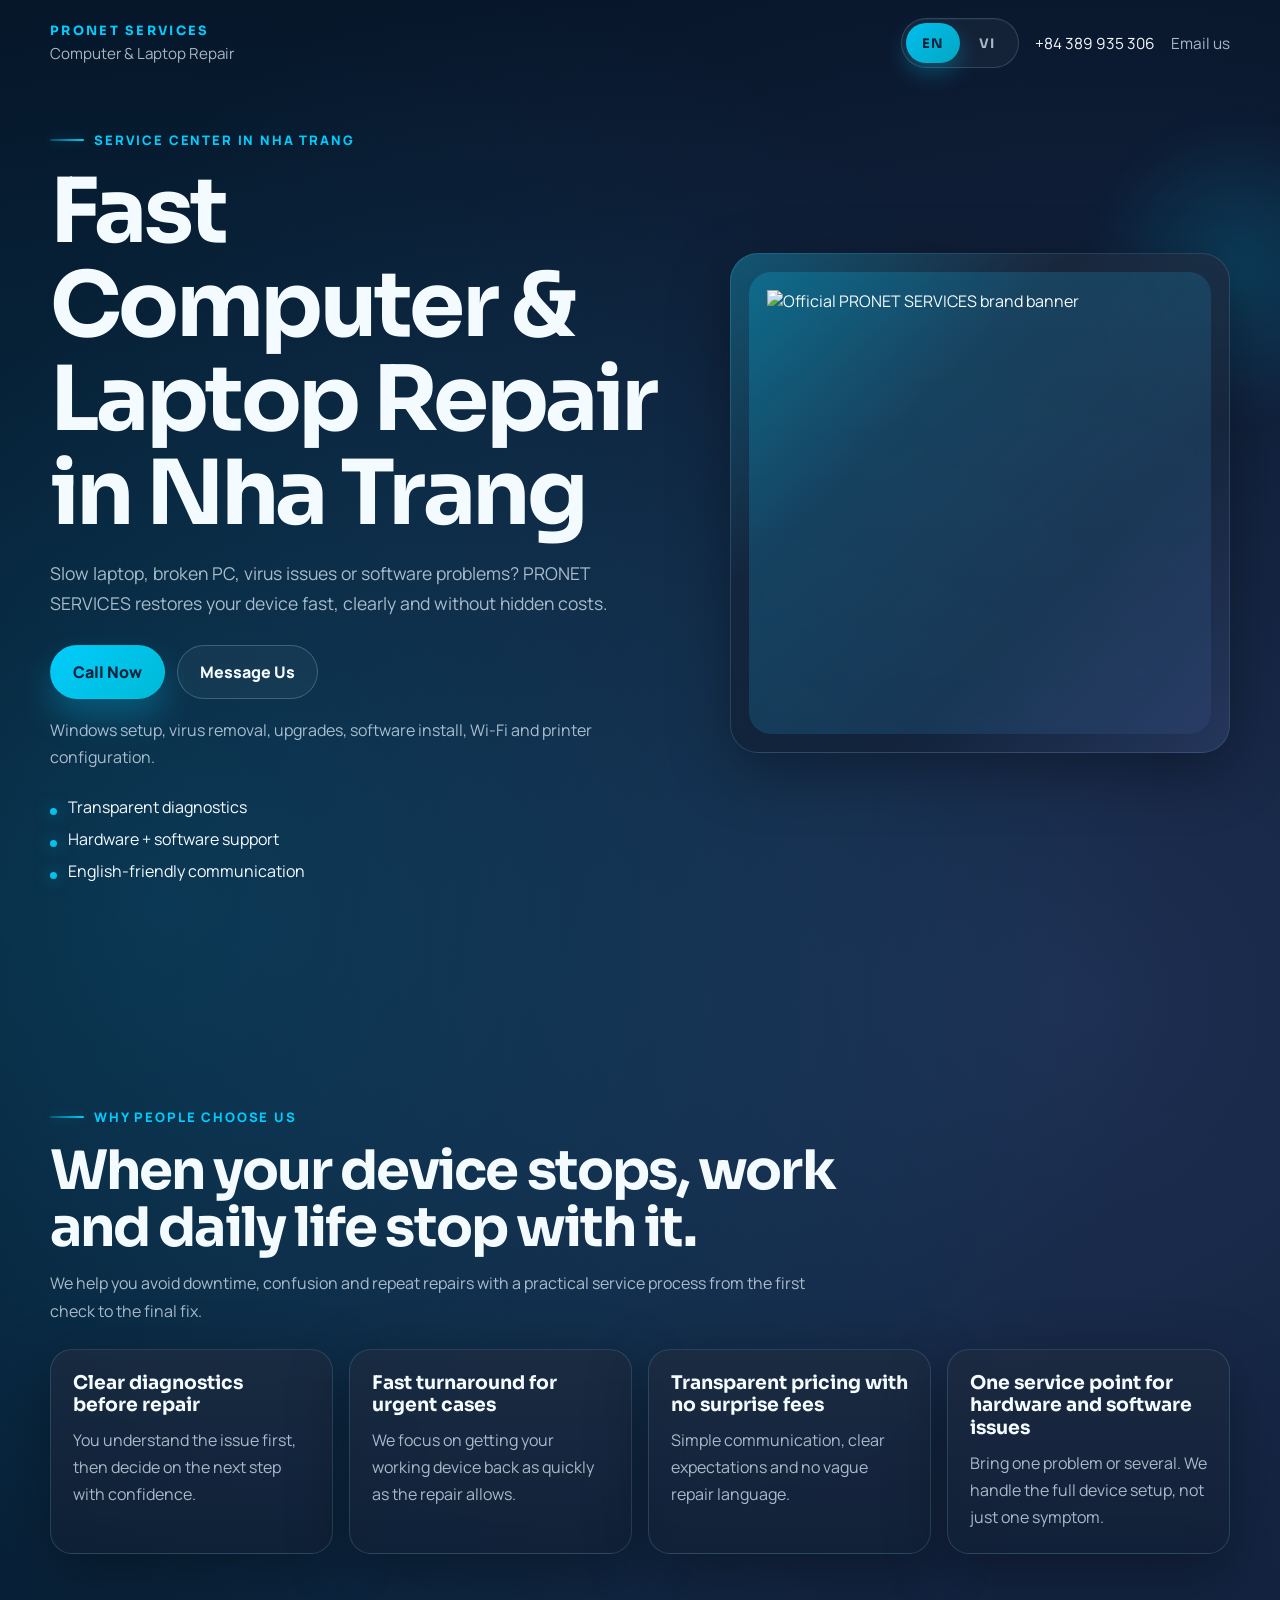
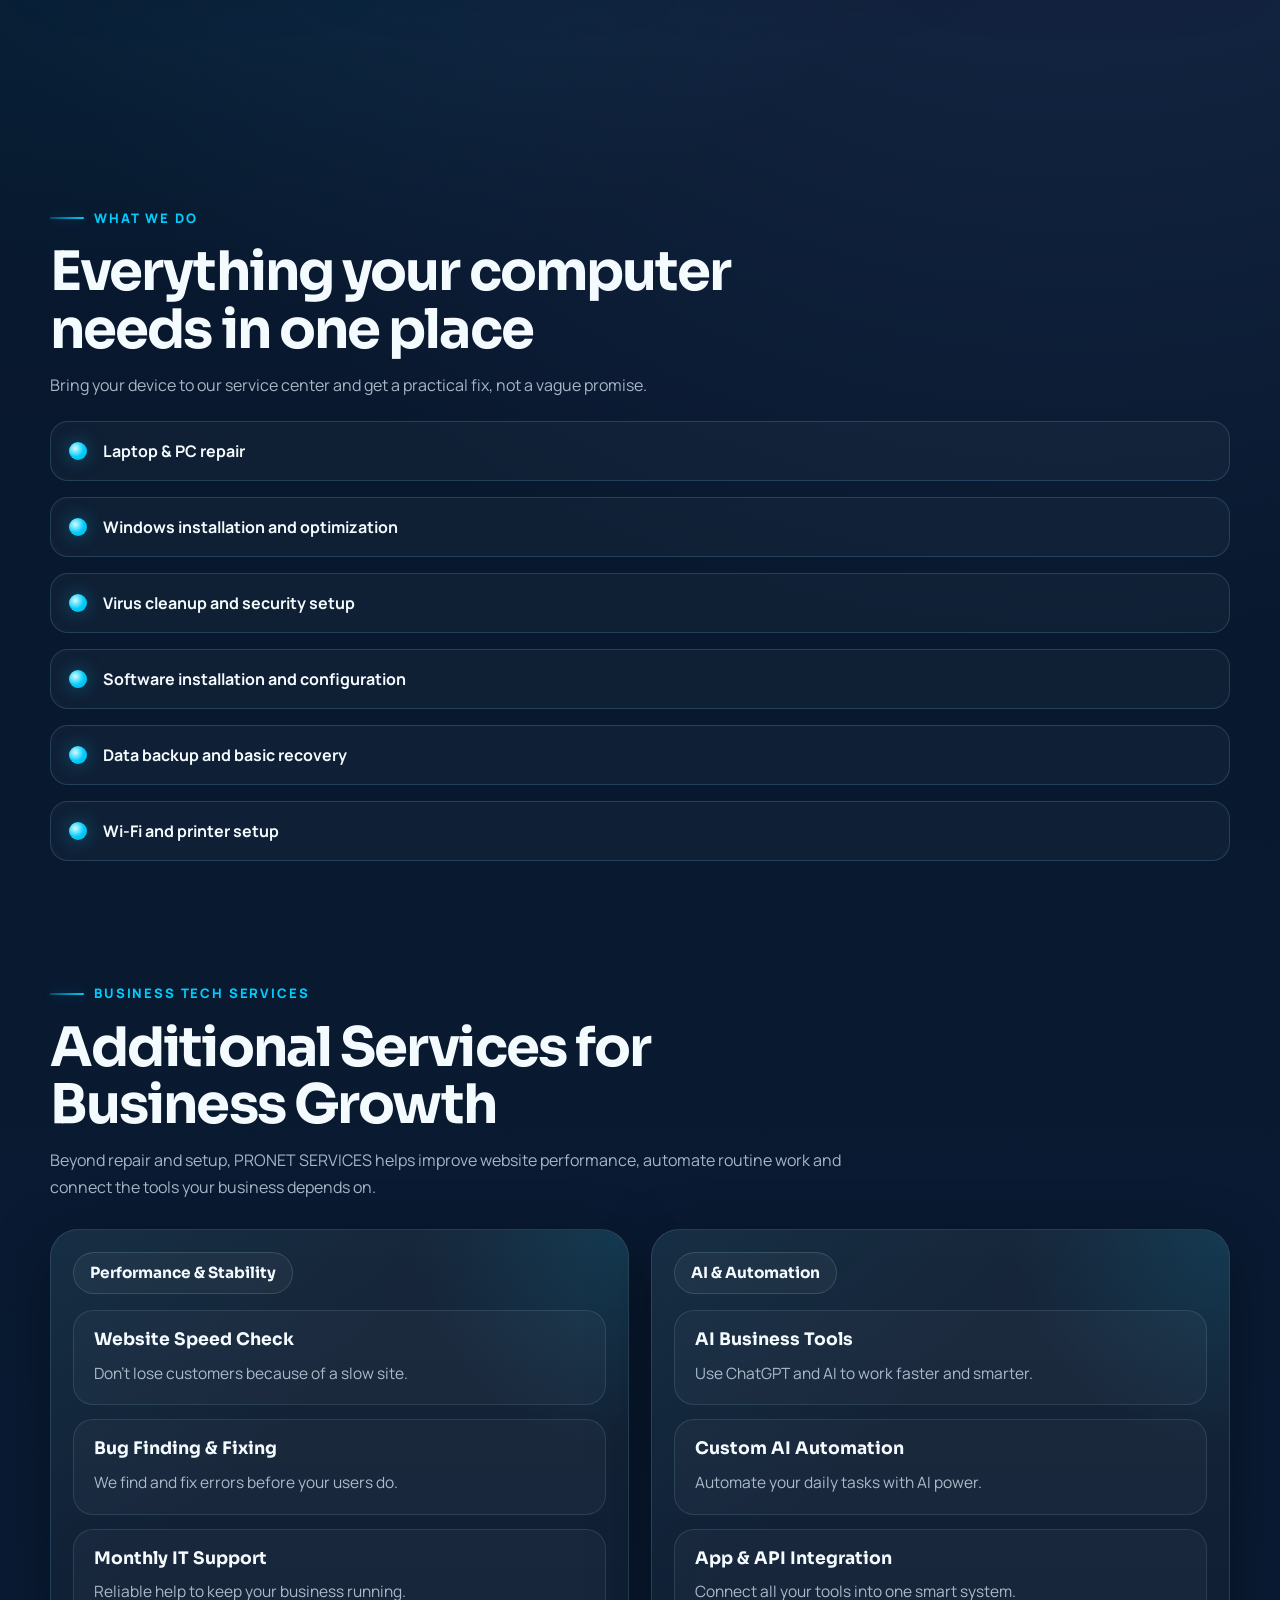
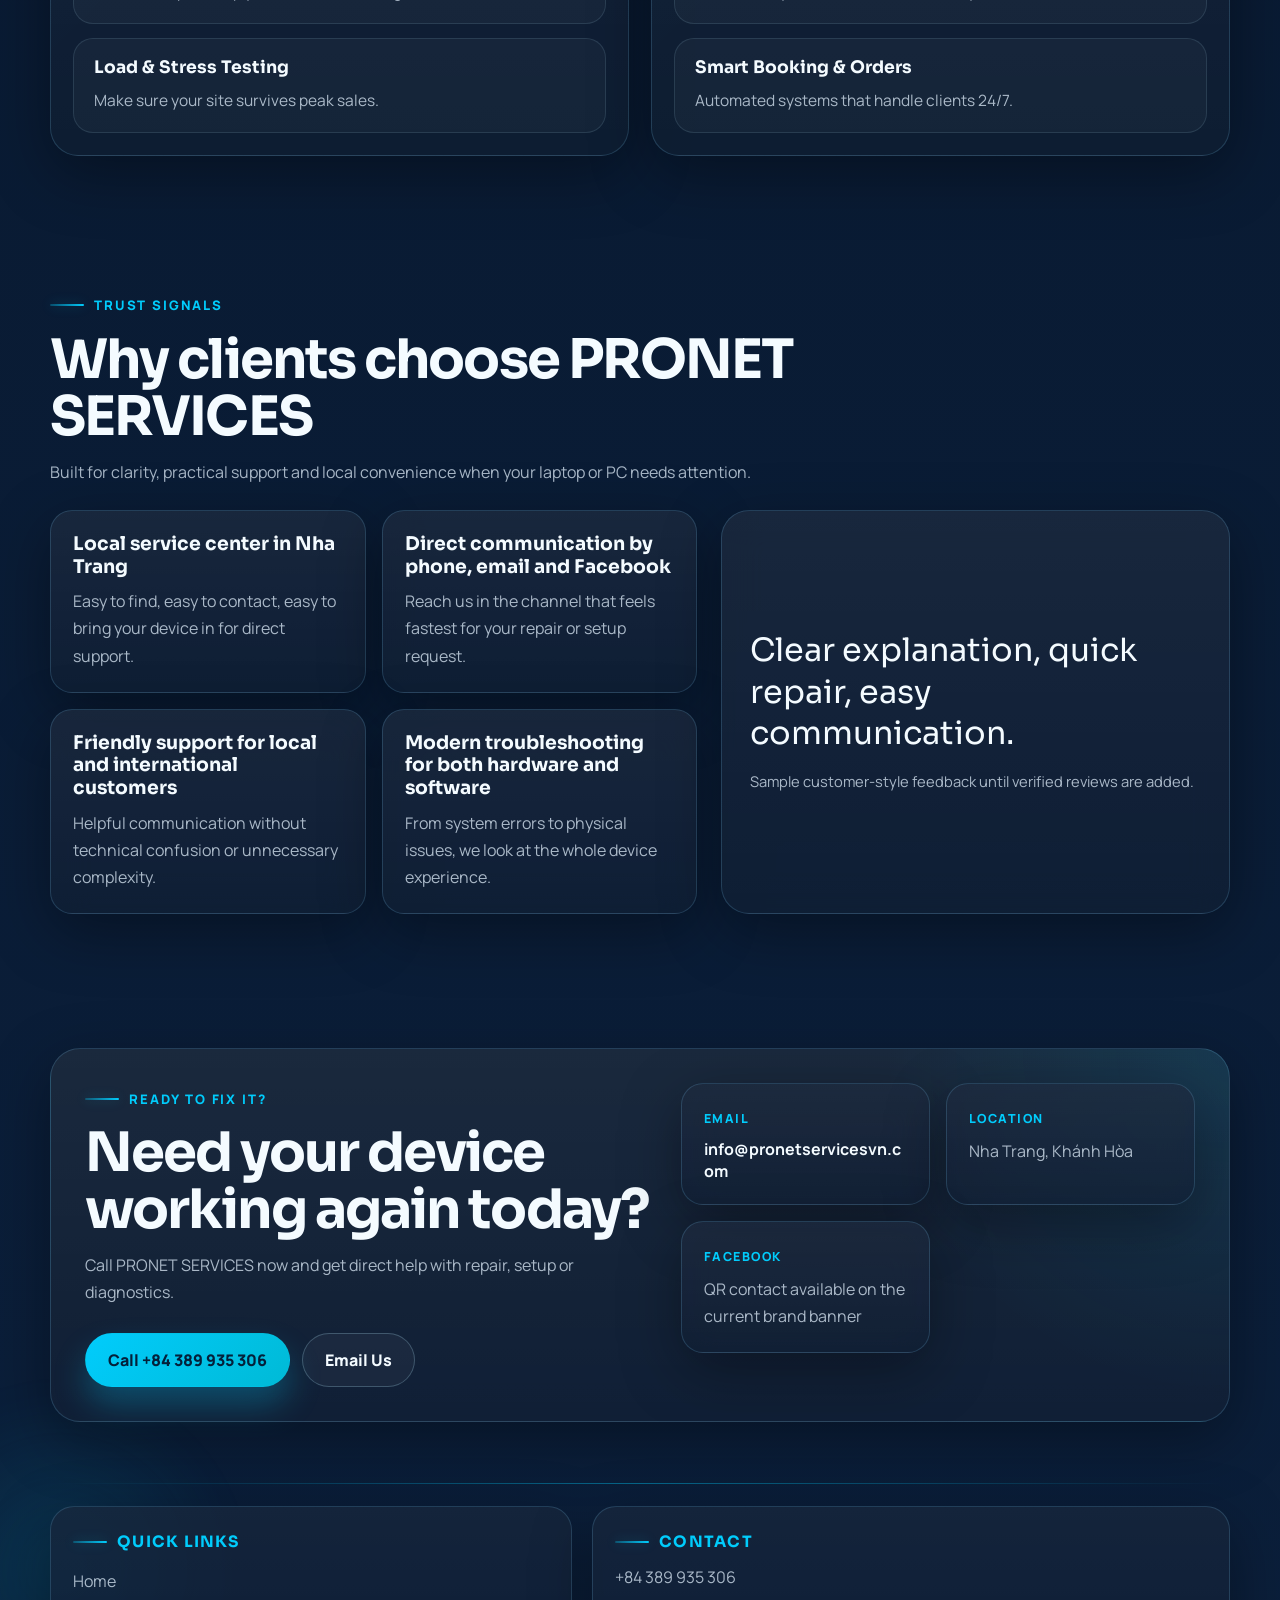
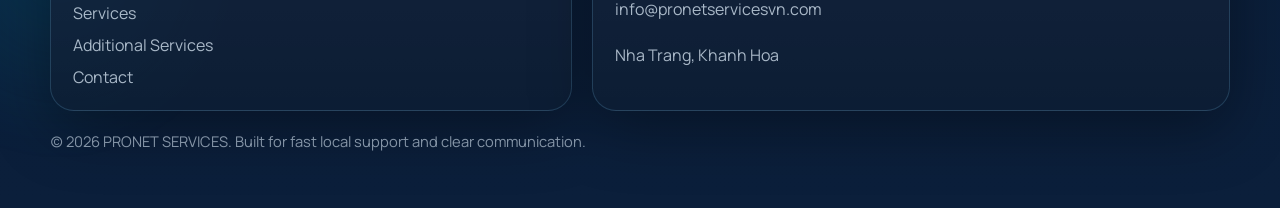
==== index.html @ 1990628a "Implement full-screen scroll sections for landing page and enhance footer structure" ====
<!DOCTYPE html>
<html lang="en">
<head>
  <meta charset="UTF-8">
  <meta name="viewport" content="width=device-width, initial-scale=1.0">
  <title>PRONET SERVICES | Computer & Laptop Repair in Nha Trang</title>
  <meta
    name="description"
    content="Fast computer and laptop repair in Nha Trang. Windows setup, virus removal, upgrades, software installation, Wi-Fi and printer configuration."
    data-i18n-content="metaDescription"
  >
  <link rel="preconnect" href="https://fonts.googleapis.com">
  <link rel="preconnect" href="https://fonts.gstatic.com" crossorigin>
  <link
    href="https://fonts.googleapis.com/css2?family=Manrope:wght@400;500;600;700;800&family=Sora:wght@500;600;700;800&display=swap"
    rel="stylesheet"
  >
  <link rel="stylesheet" href="styles.css">
</head>
<body>
  <div class="page-shell">
    <header class="topbar">
      <a class="brand" href="#hero" aria-label="PRONET SERVICES home" data-i18n-aria-label="brandAriaLabel">
        <span class="brand-kicker">PRONET SERVICES</span>
        <span class="brand-text" data-i18n="brandText">Computer &amp; Laptop Repair</span>
      </a>

      <div class="topbar-actions">
        <div class="locale-switcher" role="group" aria-label="Language switcher" data-i18n-aria-label="languageSwitcher">
          <button class="locale-button is-active" type="button" data-lang="en" aria-pressed="true">EN</button>
          <button class="locale-button" type="button" data-lang="vi" aria-pressed="false">VI</button>
        </div>
        <a class="topbar-link" href="tel:+84389935306">+84 389 935 306</a>
        <a class="topbar-link muted" href="mailto:info@pronetservicesvn.com" data-i18n="emailUs">Email us</a>
      </div>
    </header>

    <main class="scroll-sections">
      <section class="hero section" id="hero">
        <div class="container hero-grid">
          <div class="hero-copy">
            <p class="eyebrow" data-i18n="heroEyebrow">Service Center in Nha Trang</p>
            <h1 data-i18n="heroTitle">Fast Computer &amp; Laptop Repair in Nha Trang</h1>
            <p class="hero-lead" data-i18n="heroLead">
              Slow laptop, broken PC, virus issues or software problems? PRONET SERVICES restores your
              device fast, clearly and without hidden costs.
            </p>

            <div class="cta-row">
              <a class="btn btn-primary" href="tel:+84389935306" data-i18n="callNow">Call Now</a>
              <a class="btn btn-secondary" href="mailto:info@pronetservicesvn.com" data-i18n="messageUs">Message Us</a>
            </div>

            <p class="support-line" data-i18n="supportLine">
              Windows setup, virus removal, upgrades, software install, Wi-Fi and printer configuration.
            </p>

            <ul class="hero-points" aria-label="Core benefits" data-i18n-aria-label="heroPointsAriaLabel">
              <li data-i18n="heroPoint1">Transparent diagnostics</li>
              <li data-i18n="heroPoint2">Hardware + software support</li>
              <li data-i18n="heroPoint3">English-friendly communication</li>
            </ul>
          </div>

          <div class="hero-visual">
            <div class="brand-card">
              <div class="image-frame">
                <img
                  src="Frame%2048096189.jpg"
                  alt="Official PRONET SERVICES brand banner"
                  data-i18n-alt="brandBannerAlt"
                  width="768"
                  height="768"
                  loading="eager"
                  decoding="async"
                >
              </div>
            </div>
          </div>
        </div>
      </section>

      <section class="benefits section" id="benefits">
        <div class="container">
          <div class="section-head">
            <p class="eyebrow" data-i18n="benefitsEyebrow">Why people choose us</p>
            <h2 data-i18n="benefitsTitle">When your device stops, work and daily life stop with it.</h2>
            <p data-i18n="benefitsLead">
              We help you avoid downtime, confusion and repeat repairs with a practical service process
              from the first check to the final fix.
            </p>
          </div>

          <div class="benefits-grid">
            <article class="info-card">
              <h3 data-i18n="benefit1Title">Clear diagnostics before repair</h3>
              <p data-i18n="benefit1Text">You understand the issue first, then decide on the next step with confidence.</p>
            </article>
            <article class="info-card">
              <h3 data-i18n="benefit2Title">Fast turnaround for urgent cases</h3>
              <p data-i18n="benefit2Text">We focus on getting your working device back as quickly as the repair allows.</p>
            </article>
            <article class="info-card">
              <h3 data-i18n="benefit3Title">Transparent pricing with no surprise fees</h3>
              <p data-i18n="benefit3Text">Simple communication, clear expectations and no vague repair language.</p>
            </article>
            <article class="info-card">
              <h3 data-i18n="benefit4Title">One service point for hardware and software issues</h3>
              <p data-i18n="benefit4Text">Bring one problem or several. We handle the full device setup, not just one symptom.</p>
            </article>
          </div>
        </div>
      </section>

      <section class="services section" id="services">
        <div class="container">
          <div class="services-copy">
            <div class="section-head compact">
              <p class="eyebrow" data-i18n="servicesEyebrow">What we do</p>
              <h2 data-i18n="servicesTitle">Everything your computer needs in one place</h2>
              <p data-i18n="servicesLead">
                Bring your device to our service center and get a practical fix, not a vague promise.
              </p>
            </div>

            <div class="service-list" role="list" aria-label="Services" data-i18n-aria-label="servicesListAriaLabel">
              <div class="service-item" role="listitem" data-i18n="service1">Laptop &amp; PC repair</div>
              <div class="service-item" role="listitem" data-i18n="service2">Windows installation and optimization</div>
              <div class="service-item" role="listitem" data-i18n="service3">Virus cleanup and security setup</div>
              <div class="service-item" role="listitem" data-i18n="service4">Software installation and configuration</div>
              <div class="service-item" role="listitem" data-i18n="service5">Data backup and basic recovery</div>
              <div class="service-item" role="listitem" data-i18n="service6">Wi-Fi and printer setup</div>
            </div>
          </div>
        </div>
      </section>

      <section class="extras section" id="extras">
        <div class="container">
          <div class="section-head extras-head">
            <p class="eyebrow" data-i18n="extrasEyebrow">Business tech services</p>
            <h2 data-i18n="extrasTitle">Additional Services for Business Growth</h2>
            <p data-i18n="extrasLead">
              Beyond repair and setup, PRONET SERVICES helps improve website performance, automate routine
              work and connect the tools your business depends on.
            </p>
          </div>

          <div class="extras-grid">
            <article class="extras-column">
              <div class="extras-column-head">
                <p class="extras-category" data-i18n="extrasCategory1">Performance &amp; Stability</p>
              </div>
              <div class="extras-list">
                <article class="extra-item">
                  <h3 data-i18n="extrasService1Title">Website Speed Check</h3>
                  <p data-i18n="extrasService1Text">Don't lose customers because of a slow site.</p>
                </article>
                <article class="extra-item">
                  <h3 data-i18n="extrasService2Title">Bug Finding &amp; Fixing</h3>
                  <p data-i18n="extrasService2Text">We find and fix errors before your users do.</p>
                </article>
                <article class="extra-item">
                  <h3 data-i18n="extrasService3Title">Monthly IT Support</h3>
                  <p data-i18n="extrasService3Text">Reliable help to keep your business running.</p>
                </article>
                <article class="extra-item">
                  <h3 data-i18n="extrasService4Title">Load &amp; Stress Testing</h3>
                  <p data-i18n="extrasService4Text">Make sure your site survives peak sales.</p>
                </article>
              </div>
            </article>

            <article class="extras-column">
              <div class="extras-column-head">
                <p class="extras-category" data-i18n="extrasCategory2">AI &amp; Automation</p>
              </div>
              <div class="extras-list">
                <article class="extra-item">
                  <h3 data-i18n="extrasService5Title">AI Business Tools</h3>
                  <p data-i18n="extrasService5Text">Use ChatGPT and AI to work faster and smarter.</p>
                </article>
                <article class="extra-item">
                  <h3 data-i18n="extrasService6Title">Custom AI Automation</h3>
                  <p data-i18n="extrasService6Text">Automate your daily tasks with AI power.</p>
                </article>
                <article class="extra-item">
                  <h3 data-i18n="extrasService7Title">App &amp; API Integration</h3>
                  <p data-i18n="extrasService7Text">Connect all your tools into one smart system.</p>
                </article>
                <article class="extra-item">
                  <h3 data-i18n="extrasService8Title">Smart Booking &amp; Orders</h3>
                  <p data-i18n="extrasService8Text">Automated systems that handle clients 24/7.</p>
                </article>
              </div>
            </article>
          </div>

        </div>
      </section>

      <section class="trust section" id="trust">
        <div class="container">
          <div class="section-head">
            <p class="eyebrow" data-i18n="trustEyebrow">Trust signals</p>
            <h2 data-i18n="trustTitle">Why clients choose PRONET SERVICES</h2>
            <p data-i18n="trustLead">
              Built for clarity, practical support and local convenience when your laptop or PC needs
              attention.
            </p>
          </div>

          <div class="trust-layout">
            <div class="trust-grid">
              <article class="trust-card">
                <h3 data-i18n="trust1Title">Local service center in Nha Trang</h3>
                <p data-i18n="trust1Text">Easy to find, easy to contact, easy to bring your device in for direct support.</p>
              </article>
              <article class="trust-card">
                <h3 data-i18n="trust2Title">Direct communication by phone, email and Facebook</h3>
                <p data-i18n="trust2Text">Reach us in the channel that feels fastest for your repair or setup request.</p>
              </article>
              <article class="trust-card">
                <h3 data-i18n="trust3Title">Friendly support for local and international customers</h3>
                <p data-i18n="trust3Text">Helpful communication without technical confusion or unnecessary complexity.</p>
              </article>
              <article class="trust-card">
                <h3 data-i18n="trust4Title">Modern troubleshooting for both hardware and software</h3>
                <p data-i18n="trust4Text">From system errors to physical issues, we look at the whole device experience.</p>
              </article>
            </div>

            <aside class="quote-panel">
              <blockquote data-i18n="quoteText">
                Clear explanation, quick repair, easy communication.
              </blockquote>
              <p class="quote-note" data-i18n="quoteNote">Sample customer-style feedback until verified reviews are added.</p>
            </aside>
          </div>
        </div>
      </section>

      <section class="contact section" id="contact">
        <div class="container contact-shell">
          <div class="contact-card">
            <div class="contact-copy">
              <p class="eyebrow" data-i18n="contactEyebrow">Ready to fix it?</p>
              <h2 data-i18n="contactTitle">Need your device working again today?</h2>
              <p data-i18n="contactLead">
                Call PRONET SERVICES now and get direct help with repair, setup or diagnostics.
              </p>

              <div class="cta-row">
                <a class="btn btn-primary" href="tel:+84389935306" data-i18n="contactCall">Call +84 389 935 306</a>
                <a class="btn btn-secondary" href="mailto:info@pronetservicesvn.com" data-i18n="contactEmail">Email Us</a>
              </div>
            </div>

            <div class="contact-details">
              <div class="detail-card">
                <span class="detail-label" data-i18n="detailEmail">Email</span>
                <a href="mailto:info@pronetservicesvn.com">info@pronetservicesvn.com</a>
              </div>
              <div class="detail-card">
                <span class="detail-label" data-i18n="detailLocation">Location</span>
                <p data-i18n="locationValue">Nha Trang, Khanh Hoa</p>
              </div>
              <div class="detail-card">
                <span class="detail-label" data-i18n="detailFacebook">Facebook</span>
                <p data-i18n="facebookNote">QR contact available on the current brand banner</p>
              </div>
            </div>
          </div>

          <footer class="site-footer">
            <div class="footer-layout">
              <nav class="footer-nav" aria-label="Footer navigation" data-i18n-aria-label="footerNavAriaLabel">
                <p class="footer-heading" data-i18n="footerNavTitle">Quick links</p>
                <div class="footer-links">
                  <a href="#hero" data-i18n="footerLinkHome">Home</a>
                  <a href="#services" data-i18n="footerLinkServices">Services</a>
                  <a href="#extras" data-i18n="footerLinkExtras">Additional Services</a>
                  <a href="#contact" data-i18n="footerLinkContact">Contact</a>
                </div>
              </nav>

              <div class="footer-contact">
                <p class="footer-heading" data-i18n="footerContactTitle">Contact</p>
                <a class="footer-contact-link" href="tel:+84389935306">+84 389 935 306</a>
                <a class="footer-contact-link" href="mailto:info@pronetservicesvn.com">info@pronetservicesvn.com</a>
                <p class="footer-copy" data-i18n="footerLocation">Nha Trang, Khanh Hoa</p>
              </div>
            </div>

            <div class="footer-bottom">
              <p data-i18n="footerBottom">(c) 2026 PRONET SERVICES. Built for fast local support and clear communication.</p>
            </div>
          </footer>
        </div>
      </section>
    </main>
  </div>

  <script>
    const translations = {
      en: {
        pageTitle: "PRONET SERVICES | Computer & Laptop Repair in Nha Trang",
        metaDescription: "Fast computer and laptop repair in Nha Trang. Windows setup, virus removal, upgrades, software installation, Wi-Fi and printer configuration.",
        brandAriaLabel: "PRONET SERVICES home",
        brandText: "Computer & Laptop Repair",
        languageSwitcher: "Language switcher",
        emailUs: "Email us",
        heroEyebrow: "Service Center in Nha Trang",
        heroTitle: "Fast Computer & Laptop Repair in Nha Trang",
        heroLead: "Slow laptop, broken PC, virus issues or software problems? PRONET SERVICES restores your device fast, clearly and without hidden costs.",
        callNow: "Call Now",
        messageUs: "Message Us",
        supportLine: "Windows setup, virus removal, upgrades, software install, Wi-Fi and printer configuration.",
        heroPointsAriaLabel: "Core benefits",
        heroPoint1: "Transparent diagnostics",
        heroPoint2: "Hardware + software support",
        heroPoint3: "English-friendly communication",
        brandBannerAlt: "Official PRONET SERVICES brand banner",
        benefitsEyebrow: "Why people choose us",
        benefitsTitle: "When your device stops, work and daily life stop with it.",
        benefitsLead: "We help you avoid downtime, confusion and repeat repairs with a practical service process from the first check to the final fix.",
        benefit1Title: "Clear diagnostics before repair",
        benefit1Text: "You understand the issue first, then decide on the next step with confidence.",
        benefit2Title: "Fast turnaround for urgent cases",
        benefit2Text: "We focus on getting your working device back as quickly as the repair allows.",
        benefit3Title: "Transparent pricing with no surprise fees",
        benefit3Text: "Simple communication, clear expectations and no vague repair language.",
        benefit4Title: "One service point for hardware and software issues",
        benefit4Text: "Bring one problem or several. We handle the full device setup, not just one symptom.",
        servicesEyebrow: "What we do",
        servicesTitle: "Everything your computer needs in one place",
        servicesLead: "Bring your device to our service center and get a practical fix, not a vague promise.",
        servicesListAriaLabel: "Services",
        service1: "Laptop & PC repair",
        service2: "Windows installation and optimization",
        service3: "Virus cleanup and security setup",
        service4: "Software installation and configuration",
        service5: "Data backup and basic recovery",
        service6: "Wi-Fi and printer setup",
        extrasEyebrow: "Business tech services",
        extrasTitle: "Additional Services for Business Growth",
        extrasLead: "Beyond repair and setup, PRONET SERVICES helps improve website performance, automate routine work and connect the tools your business depends on.",
        extrasCategory1: "Performance & Stability",
        extrasCategory2: "AI & Automation",
        extrasService1Title: "Website Speed Check",
        extrasService1Text: "Don't lose customers because of a slow site.",
        extrasService2Title: "Bug Finding & Fixing",
        extrasService2Text: "We find and fix errors before your users do.",
        extrasService3Title: "Monthly IT Support",
        extrasService3Text: "Reliable help to keep your business running.",
        extrasService4Title: "Load & Stress Testing",
        extrasService4Text: "Make sure your site survives peak sales.",
        extrasService5Title: "AI Business Tools",
        extrasService5Text: "Use ChatGPT and AI to work faster and smarter.",
        extrasService6Title: "Custom AI Automation",
        extrasService6Text: "Automate your daily tasks with AI power.",
        extrasService7Title: "App & API Integration",
        extrasService7Text: "Connect all your tools into one smart system.",
        extrasService8Title: "Smart Booking & Orders",
        extrasService8Text: "Automated systems that handle clients 24/7.",
        trustEyebrow: "Trust signals",
        trustTitle: "Why clients choose PRONET SERVICES",
        trustLead: "Built for clarity, practical support and local convenience when your laptop or PC needs attention.",
        trust1Title: "Local service center in Nha Trang",
        trust1Text: "Easy to find, easy to contact, easy to bring your device in for direct support.",
        trust2Title: "Direct communication by phone, email and Facebook",
        trust2Text: "Reach us in the channel that feels fastest for your repair or setup request.",
        trust3Title: "Friendly support for local and international customers",
        trust3Text: "Helpful communication without technical confusion or unnecessary complexity.",
        trust4Title: "Modern troubleshooting for both hardware and software",
        trust4Text: "From system errors to physical issues, we look at the whole device experience.",
        quoteText: "Clear explanation, quick repair, easy communication.",
        quoteNote: "Sample customer-style feedback until verified reviews are added.",
        contactEyebrow: "Ready to fix it?",
        contactTitle: "Need your device working again today?",
        contactLead: "Call PRONET SERVICES now and get direct help with repair, setup or diagnostics.",
        contactCall: "Call +84 389 935 306",
        contactEmail: "Email Us",
        detailEmail: "Email",
        detailLocation: "Location",
        locationValue: "Nha Trang, Khánh Hòa",
        detailFacebook: "Facebook",
        facebookNote: "QR contact available on the current brand banner",
        footerNavAriaLabel: "Footer navigation",
        footerNavTitle: "Quick links",
        footerLinkHome: "Home",
        footerLinkServices: "Services",
        footerLinkExtras: "Additional Services",
        footerLinkContact: "Contact",
        footerContactTitle: "Contact",
        footerLocation: "Nha Trang, Khanh Hoa",
        footerBottom: "(c) 2026 PRONET SERVICES. Built for fast local support and clear communication."
      },
      vi: {
        pageTitle: "PRONET SERVICES | Sửa chữa máy tính và laptop tại Nha Trang",
        metaDescription: "Sửa chữa máy tính và laptop nhanh tại Nha Trang. Cài đặt Windows, diệt virus, nâng cấp, cài đặt phần mềm, cấu hình Wi-Fi và máy in.",
        brandAriaLabel: "Trang chủ PRONET SERVICES",
        brandText: "Sửa chữa máy tính và laptop",
        languageSwitcher: "Bộ chuyển đổi ngôn ngữ",
        emailUs: "Gửi email",
        heroEyebrow: "Trung tâm dịch vụ tại Nha Trang",
        heroTitle: "Sửa chữa máy tính và laptop nhanh tại Nha Trang",
        heroLead: "Laptop chậm, PC hỏng, nhiễm virus hoặc lỗi phần mềm? PRONET SERVICES giúp thiết bị của bạn hoạt động trở lại nhanh, rõ ràng và không có chi phí ẩn.",
        callNow: "Gọi ngay",
        messageUs: "Nhắn tin",
        supportLine: "Cài đặt Windows, diệt virus, nâng cấp, cài đặt phần mềm, cấu hình Wi-Fi và máy in.",
        heroPointsAriaLabel: "Lợi ích chính",
        heroPoint1: "Chẩn đoán rõ ràng",
        heroPoint2: "Hỗ trợ cả phần cứng và phần mềm",
        heroPoint3: "Hỗ trợ giao tiếp thân thiện",
        brandBannerAlt: "Banner thương hiệu chính thức của PRONET SERVICES",
        benefitsEyebrow: "Lý do khách hàng tìm đến chúng tôi",
        benefitsTitle: "Khi thiết bị của bạn dừng hoạt động, công việc và cuộc sống hằng ngày cũng bị gián đoạn.",
        benefitsLead: "Chúng tôi giúp bạn giảm thời gian gián đoạn, tránh mơ hồ và hạn chế sửa lại nhiều lần bằng quy trình rõ ràng từ lúc kiểm tra đến khi khắc phục xong.",
        benefit1Title: "Kiểm tra và chẩn đoán rõ ràng trước khi sửa",
        benefit1Text: "Bạn hiểu rõ vấn đề trước, sau đó mới quyết định cách xử lý phù hợp.",
        benefit2Title: "Xử lý nhanh cho trường hợp gấp",
        benefit2Text: "Chúng tôi ưu tiên trả lại thiết bị hoạt động sớm nhất có thể.",
        benefit3Title: "Chi phí minh bạch, không phát sinh bất ngờ",
        benefit3Text: "Trao đổi đơn giản, kỳ vọng rõ ràng và không mơ hồ trong báo giá.",
        benefit4Title: "Một điểm dịch vụ cho cả lỗi phần cứng và phần mềm",
        benefit4Text: "Dù bạn gặp một vấn đề hay nhiều vấn đề, chúng tôi đều có thể hỗ trợ tổng thể cho thiết bị.",
        servicesEyebrow: "Dịch vụ của chúng tôi",
        servicesTitle: "Mọi thứ máy tính của bạn cần, trong cùng một nơi",
        servicesLead: "Mang thiết bị đến trung tâm dịch vụ và nhận giải pháp thực tế, không chỉ là lời hứa mơ hồ.",
        servicesListAriaLabel: "Danh sách dịch vụ",
        service1: "Sửa chữa laptop và PC",
        service2: "Cài đặt và tối ưu Windows",
        service3: "Diệt virus và thiết lập bảo mật",
        service4: "Cài đặt và cấu hình phần mềm",
        service5: "Sao lưu và khôi phục dữ liệu cơ bản",
        service6: "Cài đặt Wi-Fi và máy in",
        extrasEyebrow: "Dịch vụ công nghệ doanh nghiệp",
        extrasTitle: "Dịch vụ bổ sung cho tăng trưởng doanh nghiệp",
        extrasLead: "Ngoài sửa chữa và cài đặt, PRONET SERVICES còn hỗ trợ tối ưu hiệu suất website, tự động hóa công việc hằng ngày và kết nối các công cụ doanh nghiệp đang sử dụng.",
        extrasCategory1: "Hiệu suất & ổn định",
        extrasCategory2: "AI & tự động hóa",
        extrasService1Title: "Kiểm tra tốc độ website",
        extrasService1Text: "Đừng mất khách hàng chỉ vì website tải chậm.",
        extrasService2Title: "Tìm và sửa lỗi",
        extrasService2Text: "Chúng tôi tìm và sửa lỗi trước khi người dùng của bạn gặp phải.",
        extrasService3Title: "Hỗ trợ IT hằng tháng",
        extrasService3Text: "Hỗ trợ định kỳ để doanh nghiệp của bạn vận hành ổn định.",
        extrasService4Title: "Kiểm thử tải và áp lực",
        extrasService4Text: "Đảm bảo website vẫn ổn định khi lưu lượng truy cập tăng cao.",
        extrasService5Title: "Công cụ AI cho doanh nghiệp",
        extrasService5Text: "Ứng dụng ChatGPT và AI để làm việc nhanh hơn và thông minh hơn.",
        extrasService6Title: "Tự động hóa AI theo yêu cầu",
        extrasService6Text: "Tự động hóa các tác vụ hằng ngày bằng giải pháp AI phù hợp.",
        extrasService7Title: "Tích hợp ứng dụng & API",
        extrasService7Text: "Kết nối các công cụ của bạn thành một hệ thống thông minh.",
        extrasService8Title: "Đặt lịch & đơn hàng thông minh",
        extrasService8Text: "Hệ thống tự động tiếp nhận đặt lịch và đơn hàng 24/7.",
        trustEyebrow: "Lý do để tin tưởng",
        trustTitle: "Vì sao khách hàng chọn PRONET SERVICES",
        trustLead: "Chúng tôi tập trung vào sự rõ ràng, hỗ trợ thực tế và sự thuận tiện tại địa phương khi laptop hoặc PC của bạn gặp vấn đề.",
        trust1Title: "Trung tâm dịch vụ tại Nha Trang",
        trust1Text: "Dễ tìm, dễ liên hệ và dễ mang thiết bị đến để được hỗ trợ trực tiếp.",
        trust2Title: "Liên hệ trực tiếp qua điện thoại, email và Facebook",
        trust2Text: "Liên hệ qua kênh thuận tiện nhất cho yêu cầu sửa chữa hoặc cài đặt của bạn.",
        trust3Title: "Hỗ trợ thân thiện cho khách hàng địa phương và quốc tế",
        trust3Text: "Trao đổi dễ hiểu, không gây rối bởi quá nhiều thuật ngữ kỹ thuật.",
        trust4Title: "Chẩn đoán hiện đại cho cả phần cứng và phần mềm",
        trust4Text: "Từ lỗi hệ thống đến sự cố phần cứng, chúng tôi đánh giá tổng thể tình trạng thiết bị.",
        quoteText: "Giải thích rõ ràng, sửa chữa nhanh, giao tiếp dễ dàng.",
        quoteNote: "Nội dung mô phỏng đánh giá khách hàng cho đến khi có nhận xét xác thực.",
        contactEyebrow: "Sẵn sàng sửa chữa?",
        contactTitle: "Cần thiết bị hoạt động trở lại ngay hôm nay?",
        contactLead: "Hãy gọi cho PRONET SERVICES ngay để nhận hỗ trợ trực tiếp về sửa chữa, cài đặt hoặc chẩn đoán.",
        contactCall: "Gọi +84 389 935 306",
        contactEmail: "Gửi email",
        detailEmail: "Email",
        detailLocation: "Địa điểm",
        locationValue: "Nha Trang, Khanh Hoa",
        detailFacebook: "Facebook",
        facebookNote: "Mã QR liên hệ hiện có trên banner thương hiệu",
        footerNavAriaLabel: "Điều hướng chân trang",
        footerNavTitle: "Liên kết nhanh",
        footerLinkHome: "Trang chủ",
        footerLinkServices: "Dịch vụ",
        footerLinkExtras: "Dịch vụ bổ sung",
        footerLinkContact: "Liên hệ",
        footerContactTitle: "Liên hệ",
        footerLocation: "Nha Trang, Khánh Hòa",
        footerBottom: "(c) 2026 PRONET SERVICES. Tập trung vào hỗ trợ nhanh tại địa phương và giao tiếp rõ ràng."
      }
    };

    const languageStorageKey = "site-language";
    const localeButtons = document.querySelectorAll(".locale-button");

    function applyTranslations(lang) {
      const dictionary = translations[lang] || translations.en;

      document.documentElement.lang = lang;
      document.title = dictionary.pageTitle;

      document.querySelectorAll("[data-i18n]").forEach((node) => {
        const key = node.dataset.i18n;
        if (dictionary[key]) {
          node.textContent = dictionary[key];
        }
      });

      document.querySelectorAll("[data-i18n-aria-label]").forEach((node) => {
        const key = node.dataset.i18nAriaLabel;
        if (dictionary[key]) {
          node.setAttribute("aria-label", dictionary[key]);
        }
      });

      document.querySelectorAll("[data-i18n-alt]").forEach((node) => {
        const key = node.dataset.i18nAlt;
        if (dictionary[key]) {
          node.setAttribute("alt", dictionary[key]);
        }
      });

      document.querySelectorAll("[data-i18n-content]").forEach((node) => {
        const key = node.dataset.i18nContent;
        if (dictionary[key]) {
          node.setAttribute("content", dictionary[key]);
        }
      });

      localeButtons.forEach((button) => {
        const isActive = button.dataset.lang === lang;
        button.classList.toggle("is-active", isActive);
        button.setAttribute("aria-pressed", String(isActive));
      });
    }

    function setLanguage(lang) {
      applyTranslations(lang);
      localStorage.setItem(languageStorageKey, lang);
    }

    localeButtons.forEach((button) => {
      button.addEventListener("click", () => {
        setLanguage(button.dataset.lang);
      });
    });

    const savedLanguage = localStorage.getItem(languageStorageKey);
    const initialLanguage = savedLanguage && translations[savedLanguage] ? savedLanguage : "en";
    applyTranslations(initialLanguage);
  </script>
</body>
</html>
---- styles.css ----
:root {
  --bg: #08182e;
  --bg-soft: #102544;
  --panel: rgba(10, 25, 48, 0.72);
  --panel-strong: rgba(15, 33, 62, 0.94);
  --line: rgba(129, 210, 255, 0.18);
  --line-strong: rgba(1, 204, 252, 0.38);
  --text: #f4fbff;
  --muted: rgba(228, 243, 255, 0.72);
  --primary: #01ccfc;
  --secondary: #00bad6;
  --brand: #425893;
  --brand-deep: #14395e;
  --shadow: 0 18px 60px rgba(0, 0, 0, 0.34);
  --radius-xl: 28px;
  --radius-lg: 22px;
  --radius-md: 16px;
  --container: 1180px;
  --header-offset: 92px;
  --section-space: 36px;
}

*,
*::before,
*::after {
  box-sizing: border-box;
}

html {
  scroll-behavior: smooth;
  scroll-padding-top: var(--header-offset);
}

body {
  margin: 0;
  min-width: 320px;
  overflow-x: hidden;
  background:
    radial-gradient(circle at 12% 18%, rgba(1, 204, 252, 0.16), transparent 24%),
    radial-gradient(circle at 84% 20%, rgba(66, 88, 147, 0.38), transparent 30%),
    linear-gradient(180deg, #061326 0%, #08182e 42%, #0b1f3b 100%);
  color: var(--text);
  font-family: "Manrope", "Segoe UI", sans-serif;
}

img {
  display: block;
  max-width: 100%;
}

a {
  color: inherit;
  text-decoration: none;
}

button,
a,
input,
textarea,
select {
  -webkit-tap-highlight-color: transparent;
}

:focus-visible {
  outline: 2px solid var(--primary);
  outline-offset: 3px;
}

.page-shell {
  position: relative;
  overflow-x: clip;
}

.page-shell::before,
.page-shell::after {
  content: "";
  position: absolute;
  inset: auto;
  pointer-events: none;
  z-index: 0;
}

.page-shell::before {
  top: 110px;
  right: -120px;
  width: 320px;
  height: 320px;
  border-radius: 50%;
  background: radial-gradient(circle, rgba(1, 204, 252, 0.18), transparent 68%);
  filter: blur(12px);
}

.page-shell::after {
  bottom: 60px;
  left: -120px;
  width: 360px;
  height: 360px;
  border-radius: 50%;
  background: radial-gradient(circle, rgba(0, 186, 214, 0.14), transparent 70%);
  filter: blur(18px);
}

.container,
.topbar {
  position: relative;
  z-index: 1;
  width: min(calc(100% - 32px), var(--container));
  margin: 0 auto;
}

.topbar {
  position: sticky;
  top: 0;
  z-index: 30;
  display: flex;
  align-items: center;
  justify-content: space-between;
  gap: 18px;
  padding: 18px 0 12px;
  background: transparent;
  backdrop-filter: none;
}

.brand {
  display: inline-flex;
  flex-direction: column;
  gap: 4px;
}

.brand-kicker {
  font-family: "Sora", "Segoe UI", sans-serif;
  font-size: 0.8rem;
  font-weight: 700;
  letter-spacing: 0.18em;
  text-transform: uppercase;
  color: var(--primary);
}

.brand-text {
  color: var(--muted);
  font-size: 0.95rem;
}

.topbar-actions {
  display: flex;
  align-items: center;
  flex-wrap: wrap;
  justify-content: flex-end;
  gap: 16px;
}

.topbar-link {
  font-size: 0.96rem;
  color: var(--text);
}

.topbar-link.muted {
  color: var(--muted);
}

.locale-switcher {
  display: inline-flex;
  align-items: center;
  padding: 4px;
  border: 1px solid rgba(180, 234, 255, 0.18);
  border-radius: 999px;
  background: rgba(255, 255, 255, 0.04);
  box-shadow: inset 0 1px 0 rgba(255, 255, 255, 0.04);
}

.locale-button {
  min-width: 54px;
  min-height: 40px;
  padding: 0 14px;
  border: 0;
  border-radius: 999px;
  background: transparent;
  color: var(--muted);
  font-family: "Sora", "Segoe UI", sans-serif;
  font-size: 0.82rem;
  font-weight: 700;
  letter-spacing: 0.08em;
  text-transform: uppercase;
  cursor: pointer;
  transition:
    color 0.22s ease,
    background-color 0.22s ease,
    box-shadow 0.22s ease,
    transform 0.22s ease;
}

.locale-button:hover {
  color: var(--text);
  transform: translateY(-1px);
}

.locale-button.is-active {
  background: linear-gradient(135deg, rgba(1, 204, 252, 0.92), rgba(0, 186, 214, 0.88));
  color: #04203a;
  box-shadow: 0 10px 22px rgba(1, 204, 252, 0.28);
}

.section {
  position: relative;
  display: flex;
  align-items: center;
  min-height: calc(100svh - var(--header-offset));
  padding: var(--section-space) 0;
  scroll-snap-align: start;
  scroll-snap-stop: always;
}

.hero {
  padding-top: 0;
  padding-bottom: 0;
}

.hero-grid,
.services-grid,
.trust-layout,
.contact-card {
  display: grid;
  gap: 22px;
}

.hero-grid {
  align-items: center;
}

.eyebrow,
.footer-heading {
  display: inline-flex;
  align-items: center;
  gap: 10px;
}

.eyebrow {
  margin: 0 0 14px;
  color: var(--primary);
  font-size: 0.82rem;
  font-weight: 800;
  letter-spacing: 0.14em;
  text-transform: uppercase;
}

.eyebrow::before,
.footer-heading::before {
  content: "";
  flex: 0 0 34px;
  width: 34px;
  height: 2px;
  border-radius: 999px;
  background: linear-gradient(90deg, rgba(1, 204, 252, 0.28), var(--primary));
  box-shadow: 0 0 12px rgba(1, 204, 252, 0.28);
}

h1,
h2,
h3 {
  margin: 0;
  font-family: "Sora", "Segoe UI", sans-serif;
  line-height: 1.05;
}

h1 {
  max-width: 11ch;
  font-size: clamp(2.7rem, 7vw, 5.7rem);
  letter-spacing: -0.04em;
}

h2 {
  font-size: clamp(2rem, 4.8vw, 3.4rem);
  letter-spacing: -0.035em;
}

h3 {
  font-size: 1.18rem;
  line-height: 1.2;
}

p {
  margin: 0;
  color: var(--muted);
  line-height: 1.7;
}

.hero-lead {
  max-width: 640px;
  margin-top: 18px;
  font-size: 1.1rem;
}

.support-line {
  margin-top: 18px;
  max-width: 700px;
}

.cta-row {
  display: flex;
  flex-wrap: wrap;
  gap: 12px;
  margin-top: 26px;
}

.btn {
  display: inline-flex;
  align-items: center;
  justify-content: center;
  min-height: 54px;
  padding: 0 22px;
  border: 1px solid transparent;
  border-radius: 999px;
  font-weight: 800;
  transition:
    transform 0.22s ease,
    box-shadow 0.22s ease,
    border-color 0.22s ease,
    background-color 0.22s ease;
}

.btn:hover {
  transform: translateY(-2px);
}

.btn-primary {
  background: linear-gradient(135deg, var(--primary), var(--secondary));
  color: #04203a;
  box-shadow: 0 18px 32px rgba(1, 204, 252, 0.26);
}

.btn-primary:hover {
  box-shadow: 0 20px 40px rgba(1, 204, 252, 0.34);
}

.btn-secondary {
  border-color: rgba(180, 234, 255, 0.24);
  background: rgba(255, 255, 255, 0.04);
  color: var(--text);
}

.btn-secondary:hover {
  border-color: var(--line-strong);
  background: rgba(1, 204, 252, 0.08);
}

.hero-points {
  display: grid;
  gap: 10px;
  margin: 24px 0 0;
  padding: 0;
  list-style: none;
}

.hero-points li {
  position: relative;
  padding-left: 18px;
  color: var(--text);
}

.hero-points li::before {
  content: "";
  position: absolute;
  top: 0.78em;
  left: 0;
  width: 7px;
  height: 7px;
  border-radius: 50%;
  background: linear-gradient(135deg, var(--primary), var(--secondary));
  box-shadow: 0 0 16px rgba(1, 204, 252, 0.5);
}

.hero-visual {
  position: relative;
  display: grid;
  justify-items: center;
}

.brand-card,
.info-card,
.trust-card,
.quote-panel,
.contact-card,
.detail-card {
  border: 1px solid var(--line);
  background:
    linear-gradient(180deg, rgba(255, 255, 255, 0.06), rgba(255, 255, 255, 0.02)),
    var(--panel);
  box-shadow: var(--shadow);
  backdrop-filter: blur(18px);
}

.brand-card {
  position: relative;
  width: min(100%, 500px);
  padding: 18px;
  border-radius: var(--radius-xl);
}

.brand-card::before {
  content: "";
  position: absolute;
  inset: -1px;
  border-radius: inherit;
  background: linear-gradient(135deg, rgba(1, 204, 252, 0.4), transparent 34%, transparent 66%, rgba(66, 88, 147, 0.55));
  opacity: 0.7;
  z-index: -1;
}

.image-frame {
  overflow: hidden;
  border-radius: 22px;
  background: linear-gradient(135deg, rgba(1, 204, 252, 0.22), rgba(66, 88, 147, 0.22));
  aspect-ratio: 1 / 1;
  padding: 18px;
}

.image-frame img {
  width: 100%;
  height: 100%;
  object-fit: contain;
  object-position: center;
}

.section-head {
  max-width: 800px;
  margin-bottom: 24px;
}

.section-head p:last-child {
  margin-top: 14px;
}

.section-head.compact {
  margin-bottom: 0;
}

.benefits-grid,
.service-list,
.trust-grid,
.contact-details {
  display: grid;
  gap: 16px;
}

.info-card,
.trust-card,
.detail-card {
  padding: 22px;
  border-radius: var(--radius-lg);
  transition:
    transform 0.22s ease,
    border-color 0.22s ease,
    background-color 0.22s ease;
}

.info-card:hover,
.trust-card:hover,
.detail-card:hover {
  transform: translateY(-4px);
  border-color: var(--line-strong);
  background:
    linear-gradient(180deg, rgba(255, 255, 255, 0.08), rgba(255, 255, 255, 0.02)),
    rgba(8, 28, 53, 0.88);
}

.info-card p,
.trust-card p,
.detail-card p {
  margin-top: 10px;
}

.extras-head {
  margin-bottom: 28px;
}

.extras-grid {
  display: grid;
  gap: 18px;
  grid-template-columns: 1fr;
}

.extras-column {
  position: relative;
  display: flex;
  flex-direction: column;
  min-width: 0;
  height: 100%;
  padding: 22px;
  border: 1px solid var(--line);
  border-radius: 28px;
  background:
    linear-gradient(180deg, rgba(255, 255, 255, 0.06), rgba(255, 255, 255, 0.02)),
    rgba(9, 25, 46, 0.82);
  box-shadow: var(--shadow);
  overflow: hidden;
}

.extras-column::before {
  content: "";
  position: absolute;
  inset: 0;
  background:
    radial-gradient(circle at top right, rgba(1, 204, 252, 0.12), transparent 28%),
    linear-gradient(135deg, rgba(1, 204, 252, 0.05), transparent 40%);
  pointer-events: none;
}

.extras-column-head {
  position: relative;
  z-index: 1;
  margin-bottom: 16px;
}

.extras-category {
  display: inline-flex;
  align-items: center;
  min-height: 42px;
  padding: 0 16px;
  border: 1px solid rgba(180, 234, 255, 0.16);
  border-radius: 999px;
  background: rgba(255, 255, 255, 0.04);
  color: var(--text);
  font-family: "Sora", "Segoe UI", sans-serif;
  font-size: 0.96rem;
  font-weight: 700;
}

.extras-list {
  position: relative;
  z-index: 1;
  display: grid;
  gap: 14px;
  grid-template-columns: 1fr;
}

.extra-item {
  padding: 18px 18px 18px 20px;
  border: 1px solid rgba(180, 234, 255, 0.12);
  border-radius: 20px;
  background: rgba(255, 255, 255, 0.03);
  transition:
    transform 0.22s ease,
    border-color 0.22s ease,
    background-color 0.22s ease;
}

.extra-item:hover {
  transform: translateY(-3px);
  border-color: var(--line-strong);
  background: rgba(1, 204, 252, 0.06);
}

.extra-item h3 {
  font-size: 1.08rem;
}

.extra-item p {
  margin-top: 10px;
  font-size: 0.97rem;
}

.service-list {
  margin-top: 22px;
}

.service-item {
  position: relative;
  padding: 18px 20px 18px 52px;
  border: 1px solid var(--line);
  border-radius: 18px;
  background: rgba(255, 255, 255, 0.03);
  color: var(--text);
  font-weight: 700;
  transition:
    transform 0.22s ease,
    border-color 0.22s ease,
    background-color 0.22s ease;
}

.service-item::before {
  content: "";
  position: absolute;
  left: 18px;
  top: 50%;
  width: 18px;
  height: 18px;
  border-radius: 50%;
  transform: translateY(-50%);
  background: radial-gradient(circle at 35% 35%, #d6fbff, var(--primary) 52%, var(--secondary));
  box-shadow: 0 0 18px rgba(1, 204, 252, 0.36);
}

.service-item:hover {
  transform: translateY(-3px);
  border-color: var(--line-strong);
  background: rgba(1, 204, 252, 0.06);
}

.trust-layout {
  align-items: start;
}

.quote-panel {
  position: relative;
  display: flex;
  flex-direction: column;
  justify-content: center;
  min-height: 100%;
  padding: 28px;
  border-radius: 28px;
}

blockquote {
  margin: 0;
  color: var(--text);
  font-family: "Sora", "Segoe UI", sans-serif;
  font-size: clamp(1.35rem, 3vw, 2rem);
  line-height: 1.3;
}

.quote-note {
  margin-top: 14px;
  font-size: 0.92rem;
}

.contact-card {
  padding: 24px;
  border-radius: 30px;
  align-items: start;
  background:
    radial-gradient(circle at top right, rgba(1, 204, 252, 0.1), transparent 28%),
    linear-gradient(180deg, rgba(255, 255, 255, 0.07), rgba(255, 255, 255, 0.03)),
    rgba(9, 25, 46, 0.84);
}

.contact-copy p:not(.eyebrow) {
  margin-top: 14px;
}

.detail-card {
  min-height: 100%;
}

.detail-label {
  display: inline-block;
  color: var(--primary);
  font-size: 0.78rem;
  font-weight: 800;
  letter-spacing: 0.12em;
  text-transform: uppercase;
}

.detail-card a {
  display: inline-block;
  margin-top: 10px;
  color: var(--text);
  font-weight: 700;
  overflow-wrap: anywhere;
}

.scroll-sections {
  display: block;
}

.contact.section {
  align-items: stretch;
}

.contact-shell {
  display: flex;
  flex-direction: column;
  justify-content: space-between;
  gap: 24px;
  min-height: 100%;
}

.site-footer {
  position: relative;
  z-index: 1;
  margin-top: auto;
  padding: 0 0 10px;
}

.site-footer::before {
  content: "";
  display: block;
  width: 100%;
  height: 1px;
  margin: 0 0 22px;
  background: linear-gradient(90deg, transparent, rgba(1, 204, 252, 0.42), transparent);
}

.footer-layout {
  display: grid;
  gap: 20px;
  align-items: stretch;
}

.footer-nav,
.footer-contact {
  display: flex;
  flex-direction: column;
  min-height: 100%;
  padding: 22px;
  border: 1px solid var(--line);
  border-radius: 24px;
  background:
    linear-gradient(180deg, rgba(255, 255, 255, 0.05), rgba(255, 255, 255, 0.02)),
    rgba(8, 24, 46, 0.74);
  box-shadow: var(--shadow);
}

.footer-copy {
  margin-top: 12px;
}

.footer-heading {
  margin: 0;
  color: var(--primary);
  font-family: "Sora", "Segoe UI", sans-serif;
  font-size: 0.98rem;
  font-weight: 700;
  letter-spacing: 0.08em;
  text-transform: uppercase;
}

.footer-links {
  display: grid;
  gap: 10px;
  margin-top: 14px;
}

.footer-links a,
.footer-contact-link {
  color: var(--muted);
  transition: color 0.22s ease, transform 0.22s ease;
}

.footer-links a:hover,
.footer-contact-link:hover {
  color: var(--text);
  transform: translateX(2px);
}

.footer-contact {
  display: flex;
  flex-direction: column;
  gap: 10px;
}

.footer-bottom {
  padding-top: 18px;
}

.footer-bottom p {
  color: rgba(228, 243, 255, 0.56);
  font-size: 0.92rem;
}

@media (max-width: 767px) {
  :root {
    --header-offset: 132px;
    --section-space: 28px;
  }

  html {
    scroll-snap-type: none;
  }

  .topbar {
    flex-direction: column;
    align-items: flex-start;
  }

  .topbar-actions,
  .cta-row {
    width: 100%;
  }

  .topbar-actions {
    justify-content: flex-start;
    flex-wrap: wrap;
  }

  .locale-switcher {
    order: -1;
  }

  .btn {
    width: 100%;
  }

  .contact-details {
    grid-template-columns: 1fr;
  }

}

@media (min-width: 768px) {
  html {
    scroll-snap-type: y mandatory;
  }

  :root {
    --header-offset: 96px;
    --section-space: 40px;
  }

  .section {
    padding: var(--section-space) 0;
  }

  .hero {
    padding-top: 0;
    padding-bottom: 0;
  }

  .hero-grid,
  .trust-layout,
  .contact-card {
    grid-template-columns: repeat(2, minmax(0, 1fr));
  }

  .benefits-grid,
  .trust-grid,
  .contact-details {
    grid-template-columns: repeat(2, minmax(0, 1fr));
  }

  .footer-layout {
    grid-template-columns: repeat(2, minmax(0, 1fr));
  }

  .topbar-actions {
    justify-content: flex-end;
  }
}

@media (min-width: 1024px) {
  :root {
    --header-offset: 96px;
    --section-space: 44px;
  }

  .section {
    padding: var(--section-space) 0;
  }

  .hero-grid {
    grid-template-columns: minmax(0, 1.08fr) minmax(360px, 0.92fr);
    gap: 36px;
  }

  .hero-visual {
    justify-items: end;
  }

  .extras-grid {
    grid-template-columns: repeat(2, minmax(0, 1fr));
    align-items: stretch;
    gap: 22px;
  }

  .trust-layout {
    grid-template-columns: minmax(0, 1.12fr) minmax(300px, 0.88fr);
    gap: 24px;
  }

  .quote-panel {
    min-height: 100%;
  }

  .benefits-grid {
    grid-template-columns: repeat(4, minmax(0, 1fr));
  }

  .contact-card {
    grid-template-columns: minmax(0, 1.05fr) minmax(320px, 0.95fr);
    gap: 28px;
    padding: 34px;
  }

  .footer-layout {
    grid-template-columns: minmax(220px, 0.9fr) minmax(240px, 1.1fr);
    align-items: start;
  }
}
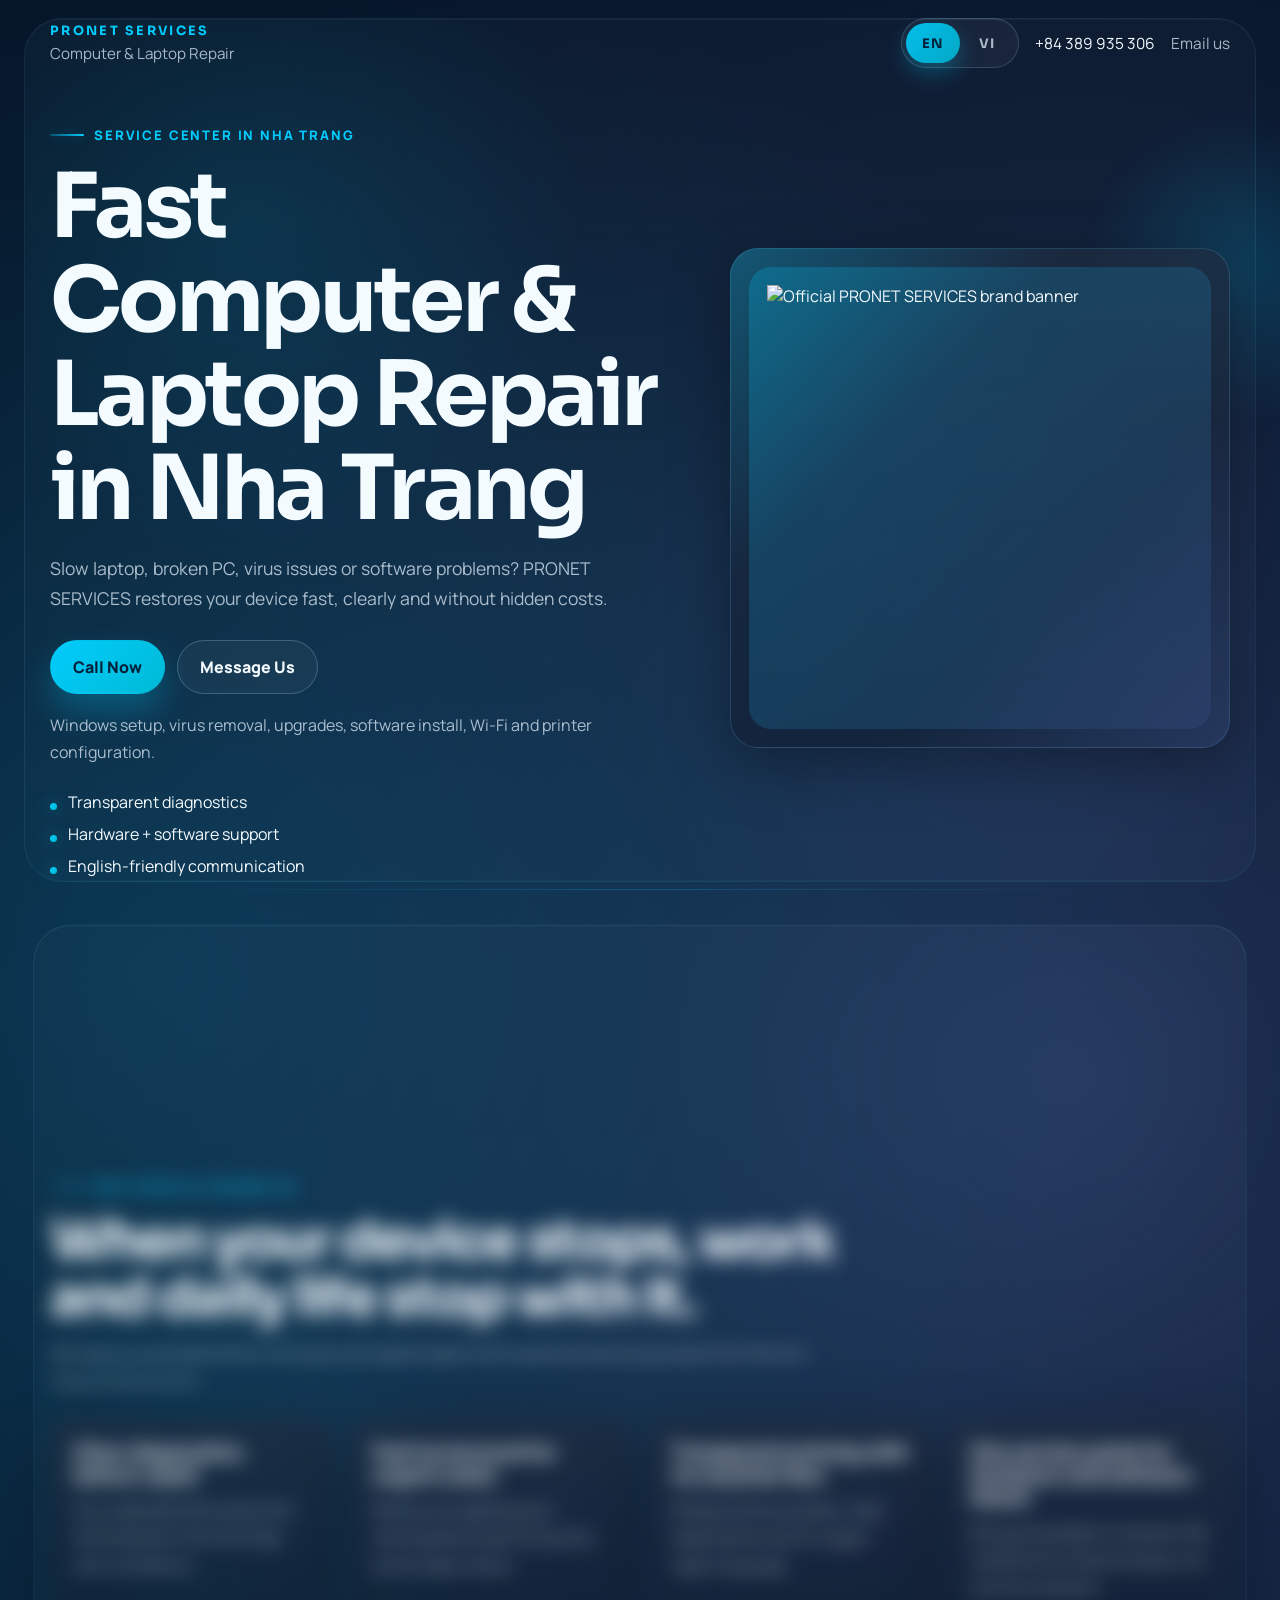
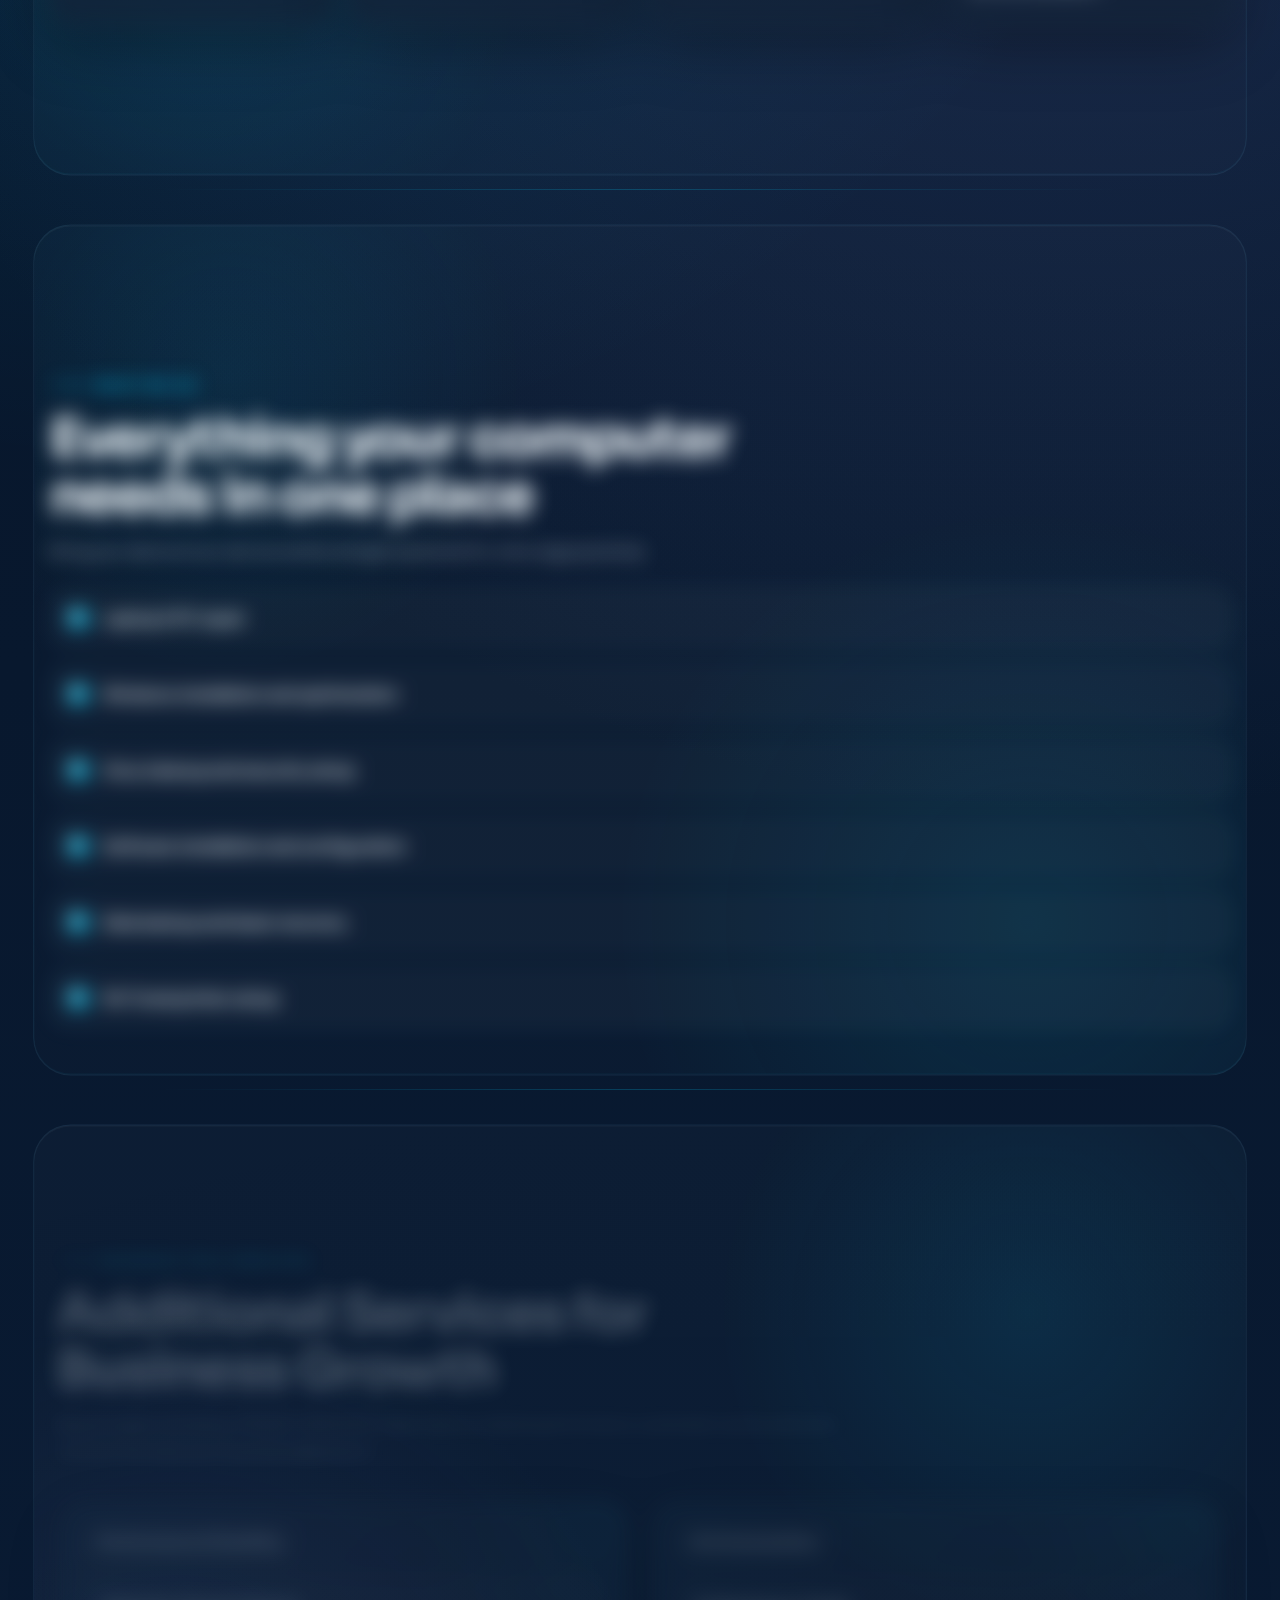
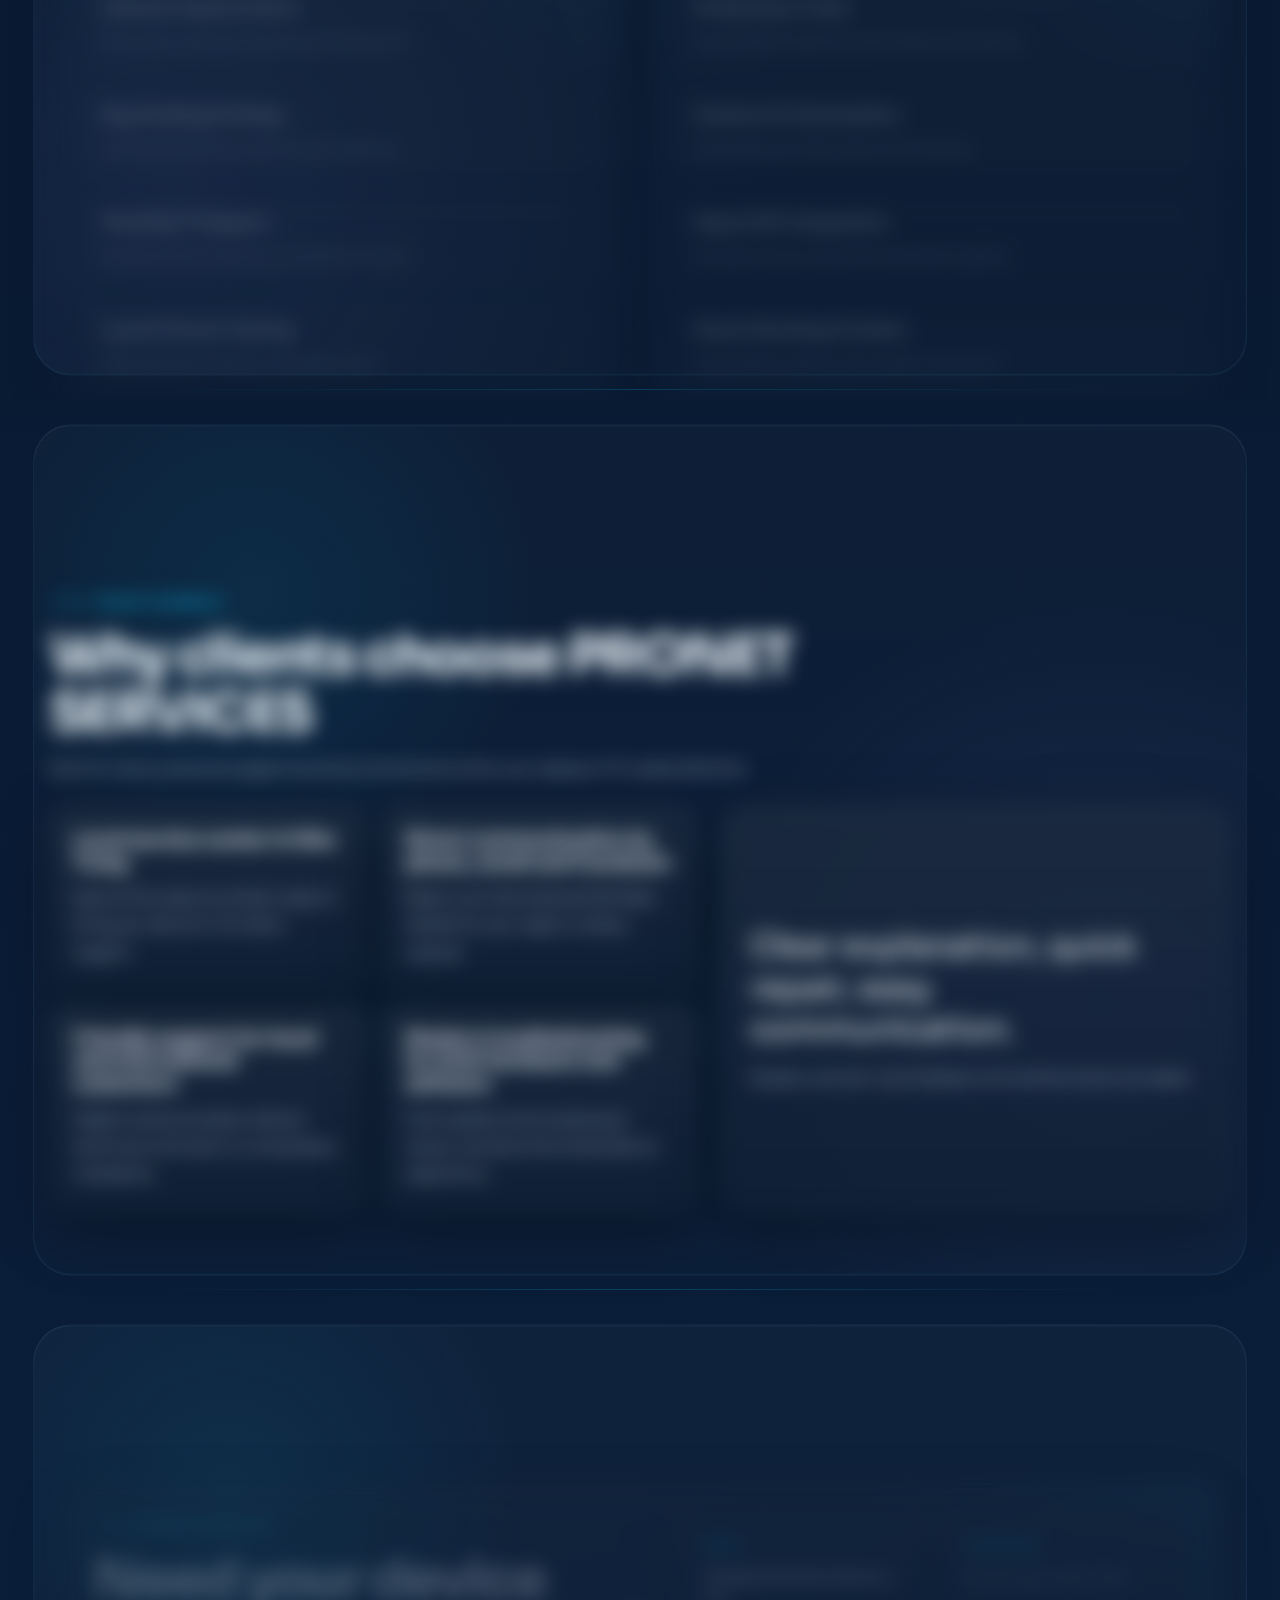
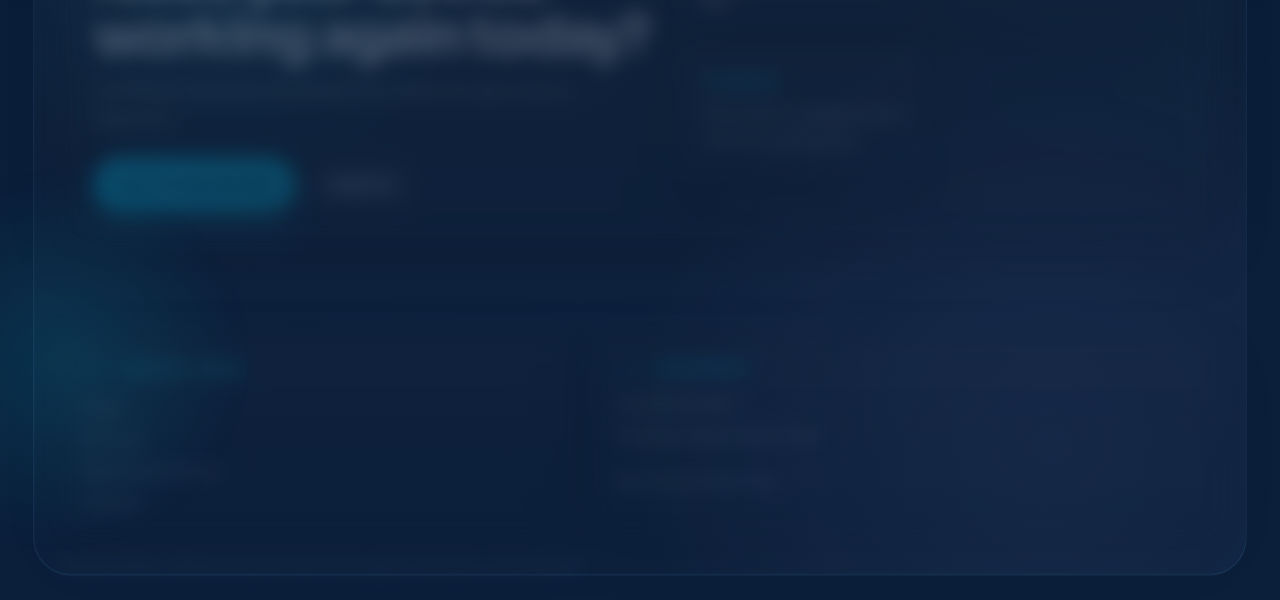
==== commit cdea4fe0: "Implement section activation with IntersectionObserver and enhance section transition effects for im" ====
--- a/index.html
+++ b/index.html
@@ -549,6 +549,38 @@
     const savedLanguage = localStorage.getItem(languageStorageKey);
     const initialLanguage = savedLanguage && translations[savedLanguage] ? savedLanguage : "en";
     applyTranslations(initialLanguage);
+
+    const sections = document.querySelectorAll(".scroll-sections > .section");
+
+    function activateSection(target) {
+      sections.forEach((section) => {
+        section.classList.toggle("is-active", section === target);
+      });
+    }
+
+    if (sections.length) {
+      activateSection(sections[0]);
+
+      if ("IntersectionObserver" in window) {
+        const sectionObserver = new IntersectionObserver(
+          (entries) => {
+            const visibleEntries = entries
+              .filter((entry) => entry.isIntersecting)
+              .sort((a, b) => b.intersectionRatio - a.intersectionRatio);
+
+            if (visibleEntries.length > 0) {
+              activateSection(visibleEntries[0].target);
+            }
+          },
+          {
+            threshold: [0.35, 0.5, 0.7],
+            rootMargin: "-12% 0px -12% 0px"
+          }
+        );
+
+        sections.forEach((section) => sectionObserver.observe(section));
+      }
+    }
   </script>
 </body>
 </html>
--- a/styles.css
+++ b/styles.css
@@ -28,7 +28,7 @@
 
 html {
   scroll-behavior: smooth;
-  scroll-padding-top: var(--header-offset);
+  scroll-padding-top: 0;
 }
 
 body {
@@ -204,10 +204,143 @@
   position: relative;
   display: flex;
   align-items: center;
-  min-height: calc(100svh - var(--header-offset));
-  padding: var(--section-space) 0;
+  min-height: 100svh;
+  padding: calc(var(--header-offset) + var(--section-space)) 0 var(--section-space);
+  overflow: clip;
+  isolation: isolate;
+  scroll-margin-top: 0;
   scroll-snap-align: start;
   scroll-snap-stop: always;
+}
+
+.scroll-sections > .section::before,
+.scroll-sections > .section::after {
+  content: "";
+  position: absolute;
+  pointer-events: none;
+  z-index: 0;
+}
+
+.scroll-sections > .section::before {
+  inset: 16px 18px;
+  border: 1px solid rgba(129, 210, 255, 0.08);
+  border-radius: 34px;
+  background:
+    linear-gradient(180deg, rgba(255, 255, 255, 0.02), rgba(255, 255, 255, 0.01)),
+    radial-gradient(circle at top left, rgba(1, 204, 252, 0.08), transparent 30%),
+    radial-gradient(circle at bottom right, rgba(66, 88, 147, 0.14), transparent 34%);
+  box-shadow:
+    inset 0 1px 0 rgba(255, 255, 255, 0.04),
+    inset 0 -1px 0 rgba(1, 204, 252, 0.05);
+}
+
+.scroll-sections > .section::after {
+  left: 50%;
+  bottom: 10px;
+  width: min(calc(100% - 120px), 960px);
+  height: 1px;
+  transform: translateX(-50%);
+  background: linear-gradient(90deg, transparent, rgba(1, 204, 252, 0.22), transparent);
+}
+
+.scroll-sections > .section:last-child::after {
+  display: none;
+}
+
+.hero.section::before {
+  background:
+    linear-gradient(180deg, rgba(255, 255, 255, 0.02), rgba(255, 255, 255, 0.01)),
+    radial-gradient(circle at 18% 24%, rgba(1, 204, 252, 0.1), transparent 28%),
+    radial-gradient(circle at 84% 72%, rgba(66, 88, 147, 0.18), transparent 36%);
+}
+
+.benefits.section::before {
+  background:
+    linear-gradient(180deg, rgba(255, 255, 255, 0.018), rgba(255, 255, 255, 0.01)),
+    radial-gradient(circle at 14% 76%, rgba(1, 204, 252, 0.08), transparent 26%),
+    radial-gradient(circle at 86% 18%, rgba(66, 88, 147, 0.16), transparent 34%);
+}
+
+.services.section::before {
+  background:
+    linear-gradient(180deg, rgba(255, 255, 255, 0.016), rgba(255, 255, 255, 0.01)),
+    radial-gradient(circle at 16% 18%, rgba(1, 204, 252, 0.08), transparent 24%),
+    radial-gradient(circle at 82% 82%, rgba(0, 186, 214, 0.11), transparent 34%);
+}
+
+.extras.section::before {
+  background:
+    linear-gradient(180deg, rgba(255, 255, 255, 0.02), rgba(255, 255, 255, 0.01)),
+    radial-gradient(circle at 82% 22%, rgba(1, 204, 252, 0.09), transparent 26%),
+    radial-gradient(circle at 12% 78%, rgba(66, 88, 147, 0.18), transparent 38%);
+}
+
+.trust.section::before {
+  background:
+    linear-gradient(180deg, rgba(255, 255, 255, 0.02), rgba(255, 255, 255, 0.01)),
+    radial-gradient(circle at 18% 20%, rgba(1, 204, 252, 0.08), transparent 24%),
+    radial-gradient(circle at 88% 68%, rgba(66, 88, 147, 0.15), transparent 34%);
+}
+
+.contact.section::before {
+  background:
+    linear-gradient(180deg, rgba(255, 255, 255, 0.024), rgba(255, 255, 255, 0.01)),
+    radial-gradient(circle at 16% 20%, rgba(1, 204, 252, 0.08), transparent 24%),
+    radial-gradient(circle at 84% 84%, rgba(66, 88, 147, 0.18), transparent 34%);
+}
+
+.section::before,
+.section::after {
+  transition:
+    opacity 0.7s ease,
+    transform 0.85s cubic-bezier(0.22, 1, 0.36, 1),
+    filter 0.85s ease;
+}
+
+.section::before {
+  transform: scale(0.985);
+}
+
+.section.is-active::before {
+  transform: scale(1);
+}
+
+@media (prefers-reduced-motion: no-preference) {
+  .scroll-sections > .section > .container > *,
+  .contact-shell > * {
+    opacity: 0.26;
+    transform: translateY(34px) scale(0.985);
+    filter: blur(10px);
+    transition:
+      opacity 0.62s ease,
+      transform 0.78s cubic-bezier(0.22, 1, 0.36, 1),
+      filter 0.78s ease;
+    will-change: opacity, transform, filter;
+  }
+
+  .scroll-sections > .section.is-active > .container > *,
+  .contact.section.is-active .contact-shell > * {
+    opacity: 1;
+    transform: translateY(0) scale(1);
+    filter: blur(0);
+  }
+
+  .hero.section > .container > .hero-copy,
+  .benefits.section > .container > .section-head,
+  .services.section > .container > .services-copy,
+  .extras.section > .container > .section-head,
+  .trust.section > .container > .section-head,
+  .contact.section .contact-card {
+    transition-delay: 0.04s;
+  }
+
+  .hero.section > .container > .hero-visual,
+  .benefits.section > .container > .benefits-grid,
+  .extras.section > .container > .extras-grid,
+  .trust.section > .container > .trust-layout,
+  .contact.section .site-footer {
+    transition-delay: 0.14s;
+  }
 }
 
 .hero {
@@ -767,6 +900,21 @@
     scroll-snap-type: none;
   }
 
+  .section {
+    min-height: auto;
+    padding: 42px 0;
+  }
+
+  .scroll-sections > .section::before {
+    inset: 8px 10px;
+    border-radius: 24px;
+  }
+
+  .scroll-sections > .section::after {
+    width: calc(100% - 56px);
+    bottom: 4px;
+  }
+
   .topbar {
     flex-direction: column;
     align-items: flex-start;
@@ -806,8 +954,17 @@
     --section-space: 40px;
   }
 
+  .topbar {
+    position: fixed;
+    left: 50%;
+    transform: translateX(-50%);
+    margin: 0;
+  }
+
   .section {
-    padding: var(--section-space) 0;
+    min-height: 100svh;
+    height: 100svh;
+    padding: calc(var(--header-offset) + var(--section-space)) 0 var(--section-space);
   }
 
   .hero {
@@ -843,7 +1000,14 @@
   }
 
   .section {
-    padding: var(--section-space) 0;
+    min-height: 100svh;
+    height: 100svh;
+    padding: calc(var(--header-offset) + var(--section-space)) 0 var(--section-space);
+  }
+
+  .scroll-sections > .section::before {
+    inset: 18px 24px;
+    border-radius: 38px;
   }
 
   .hero-grid {
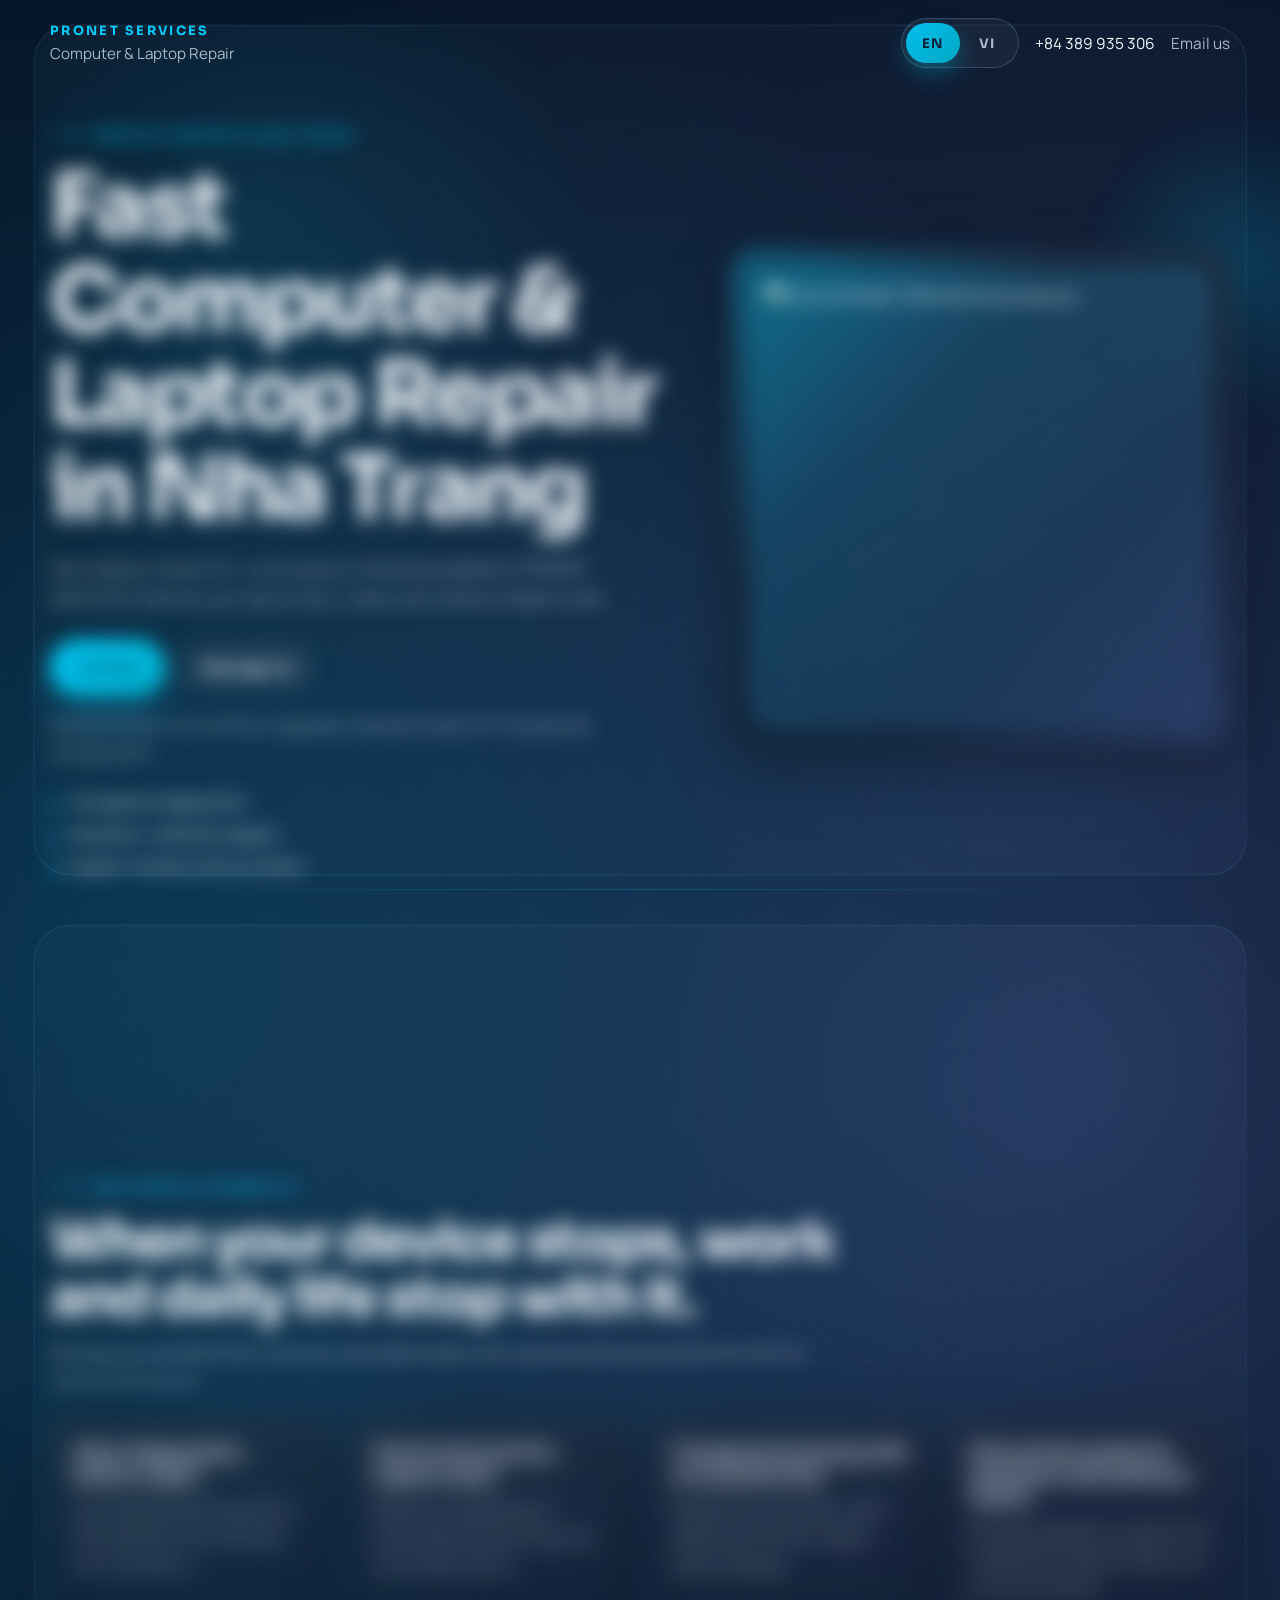
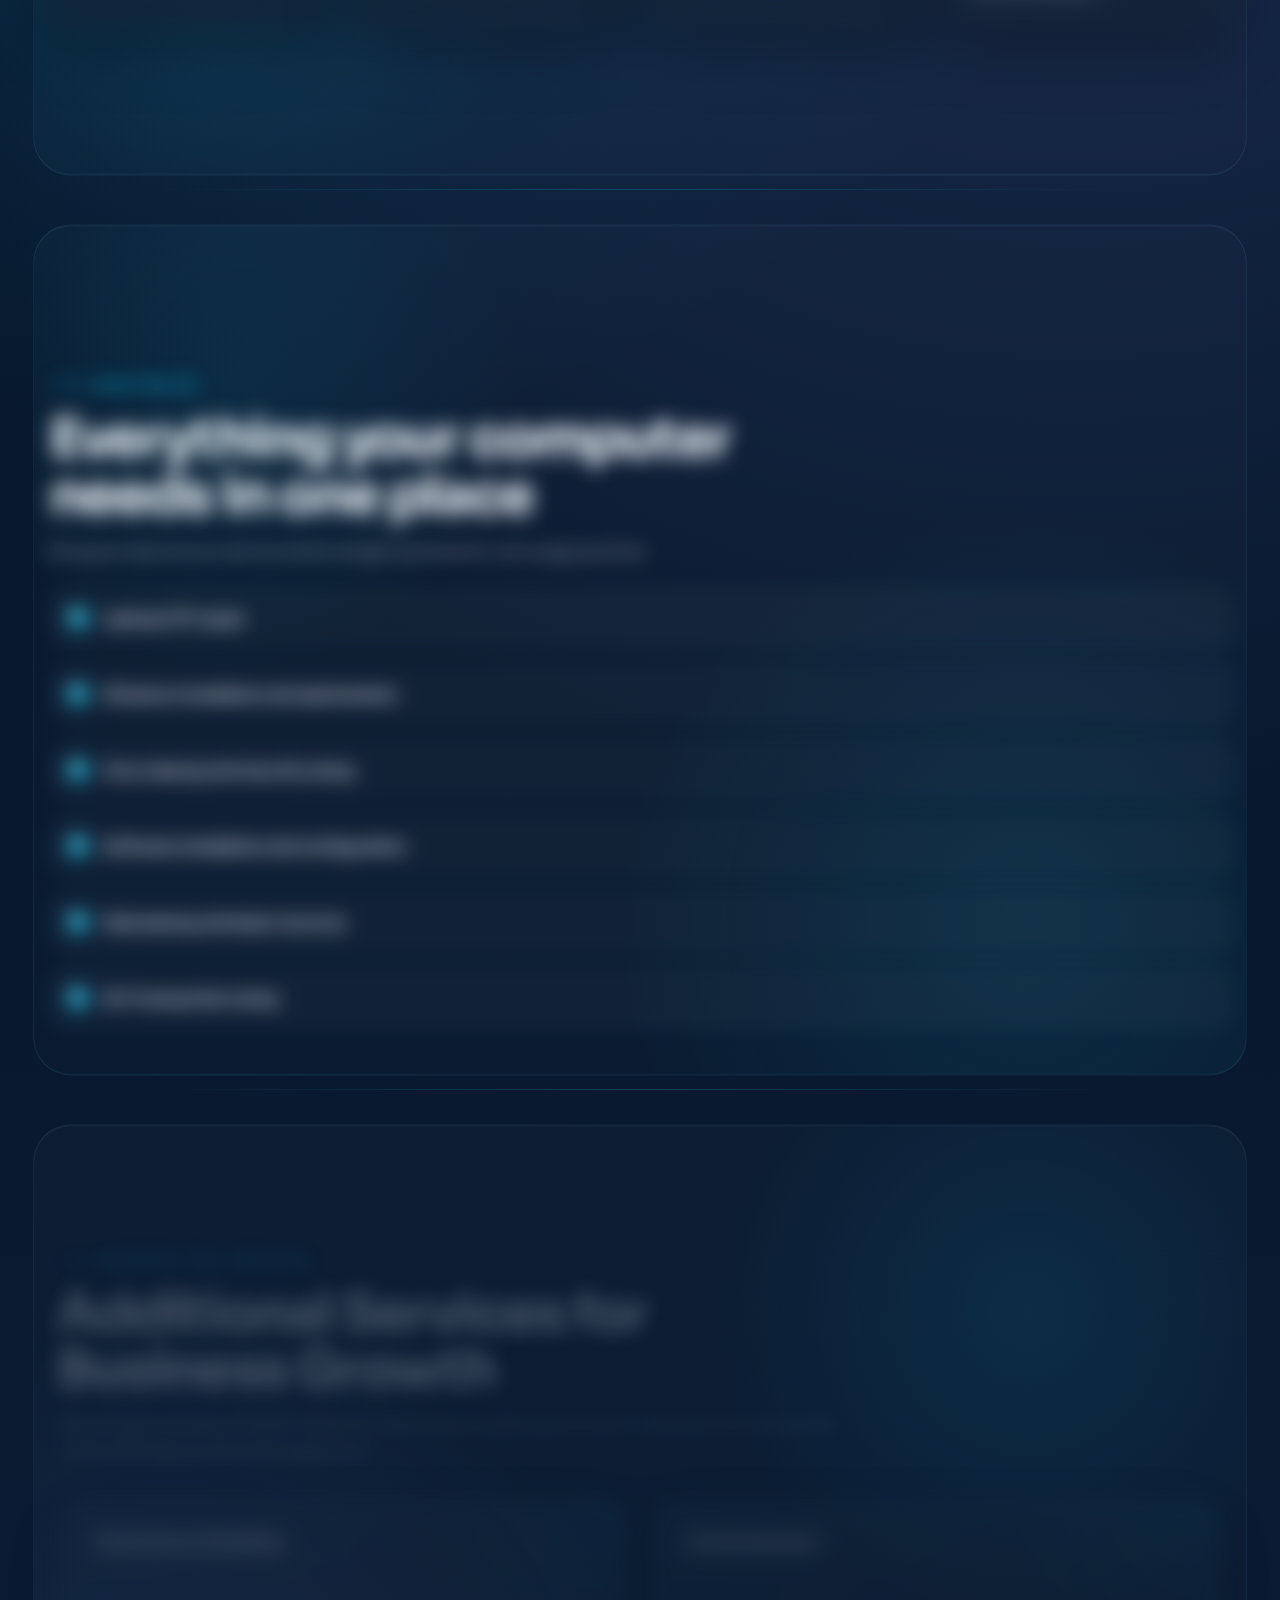
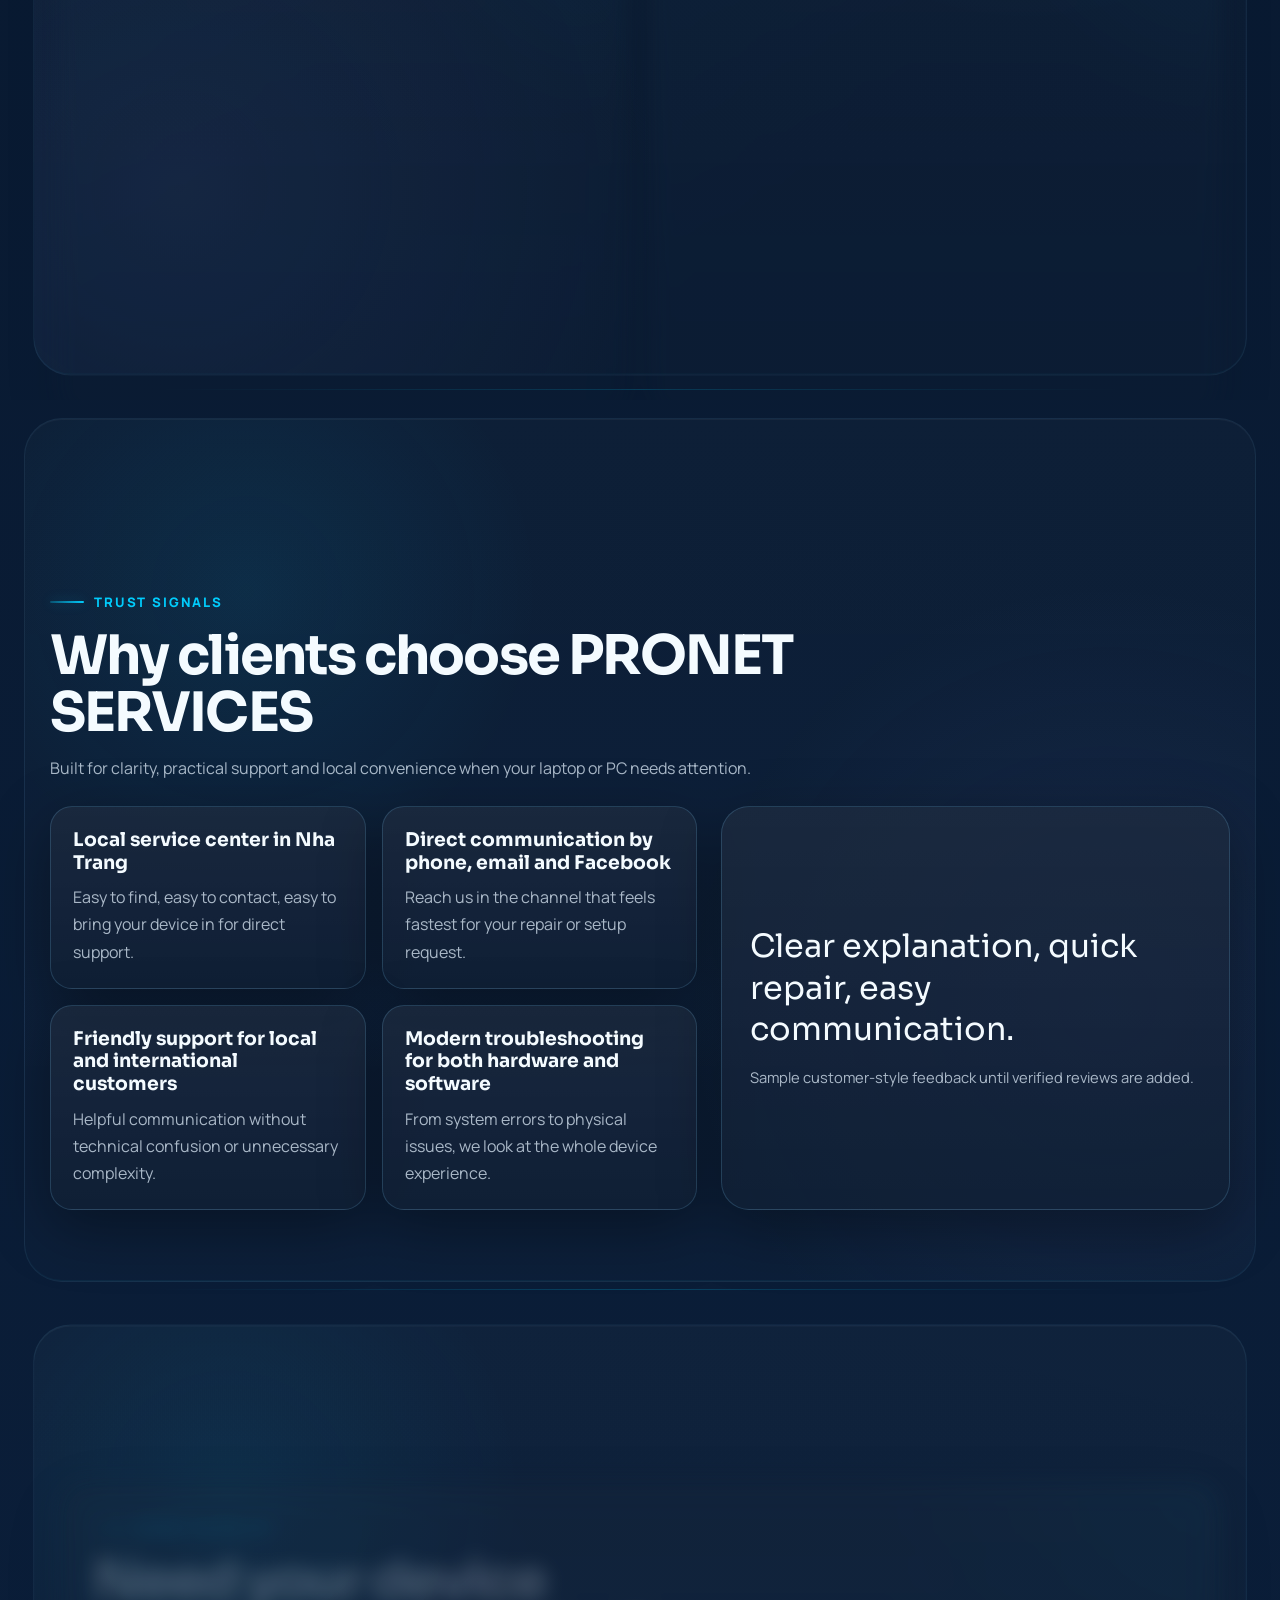
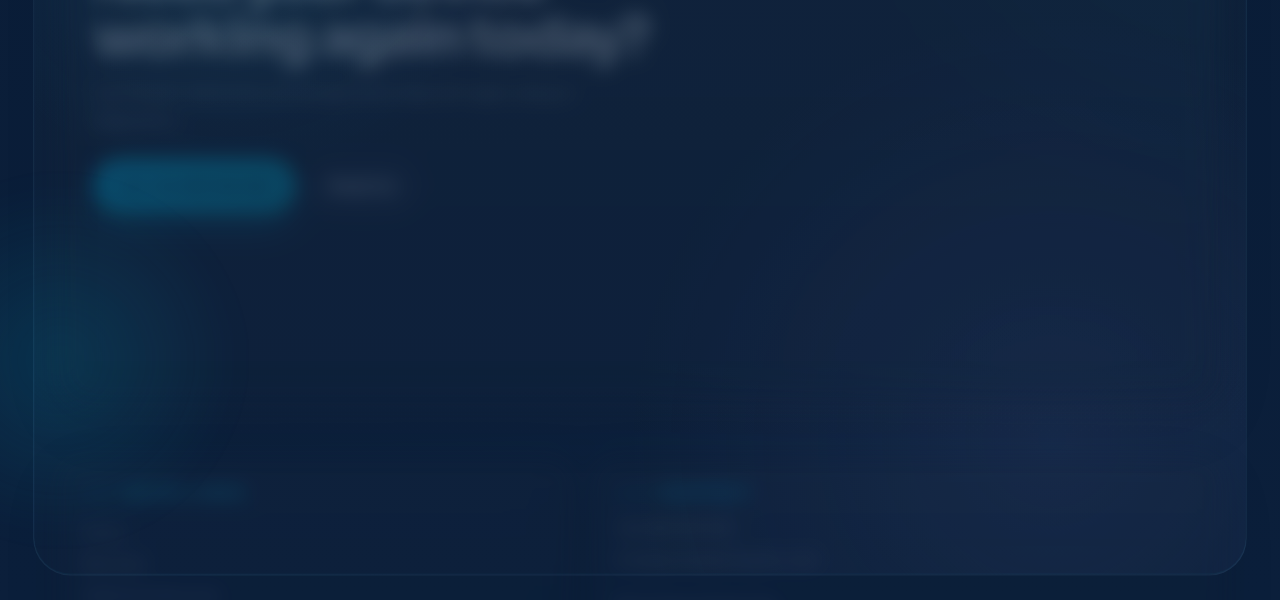
==== commit ab8446c5: "Refactor code structure for improved readability and maintainability" ====
--- a/index.html
+++ b/index.html
@@ -268,6 +268,16 @@
               <div class="detail-card">
                 <span class="detail-label" data-i18n="detailFacebook">Facebook</span>
                 <p data-i18n="facebookNote">QR contact available on the current brand banner</p>
+                <div class="qr-frame">
+                  <img
+                    src="QR.png"
+                    alt="Facebook QR code"
+                    width="240"
+                    height="240"
+                    loading="lazy"
+                    decoding="async"
+                  >
+                </div>
               </div>
             </div>
           </div>
--- a/styles.css
+++ b/styles.css
@@ -341,6 +341,55 @@
   .contact.section .site-footer {
     transition-delay: 0.14s;
   }
+
+  .benefits-grid > .info-card,
+  .extras-list > .extra-item,
+  .trust-grid > .trust-card,
+  .contact-details > .detail-card {
+    opacity: 0;
+    transform: translateY(26px) scale(0.985);
+    filter: blur(8px);
+    transition:
+      opacity 0.54s ease,
+      transform 0.68s cubic-bezier(0.22, 1, 0.36, 1),
+      filter 0.68s ease;
+  }
+
+  .section.is-active .benefits-grid > .info-card,
+  .section.is-active .extras-list > .extra-item,
+  .section.is-active .trust-grid > .trust-card,
+  .section.is-active .contact-details > .detail-card {
+    opacity: 1;
+    transform: translateY(0) scale(1);
+    filter: blur(0);
+  }
+
+  .section.is-active .benefits-grid > :nth-child(1),
+  .section.is-active .extras-list > :nth-child(1),
+  .section.is-active .trust-grid > :nth-child(1),
+  .section.is-active .contact-details > :nth-child(1) {
+    transition-delay: 0.12s;
+  }
+
+  .section.is-active .benefits-grid > :nth-child(2),
+  .section.is-active .extras-list > :nth-child(2),
+  .section.is-active .trust-grid > :nth-child(2),
+  .section.is-active .contact-details > :nth-child(2) {
+    transition-delay: 0.2s;
+  }
+
+  .section.is-active .benefits-grid > :nth-child(3),
+  .section.is-active .extras-list > :nth-child(3),
+  .section.is-active .trust-grid > :nth-child(3),
+  .section.is-active .contact-details > :nth-child(3) {
+    transition-delay: 0.28s;
+  }
+
+  .section.is-active .benefits-grid > :nth-child(4),
+  .section.is-active .extras-list > :nth-child(4),
+  .section.is-active .trust-grid > :nth-child(4) {
+    transition-delay: 0.36s;
+  }
 }
 
 .hero {
@@ -791,6 +840,19 @@
   overflow-wrap: anywhere;
 }
 
+.qr-frame {
+  width: min(100%, 180px);
+  margin-top: 14px;
+  padding: 10px;
+  border: 1px solid rgba(180, 234, 255, 0.14);
+  background: rgba(255, 255, 255, 0.04);
+}
+
+.qr-frame img {
+  width: 100%;
+  height: auto;
+}
+
 .scroll-sections {
   display: block;
 }
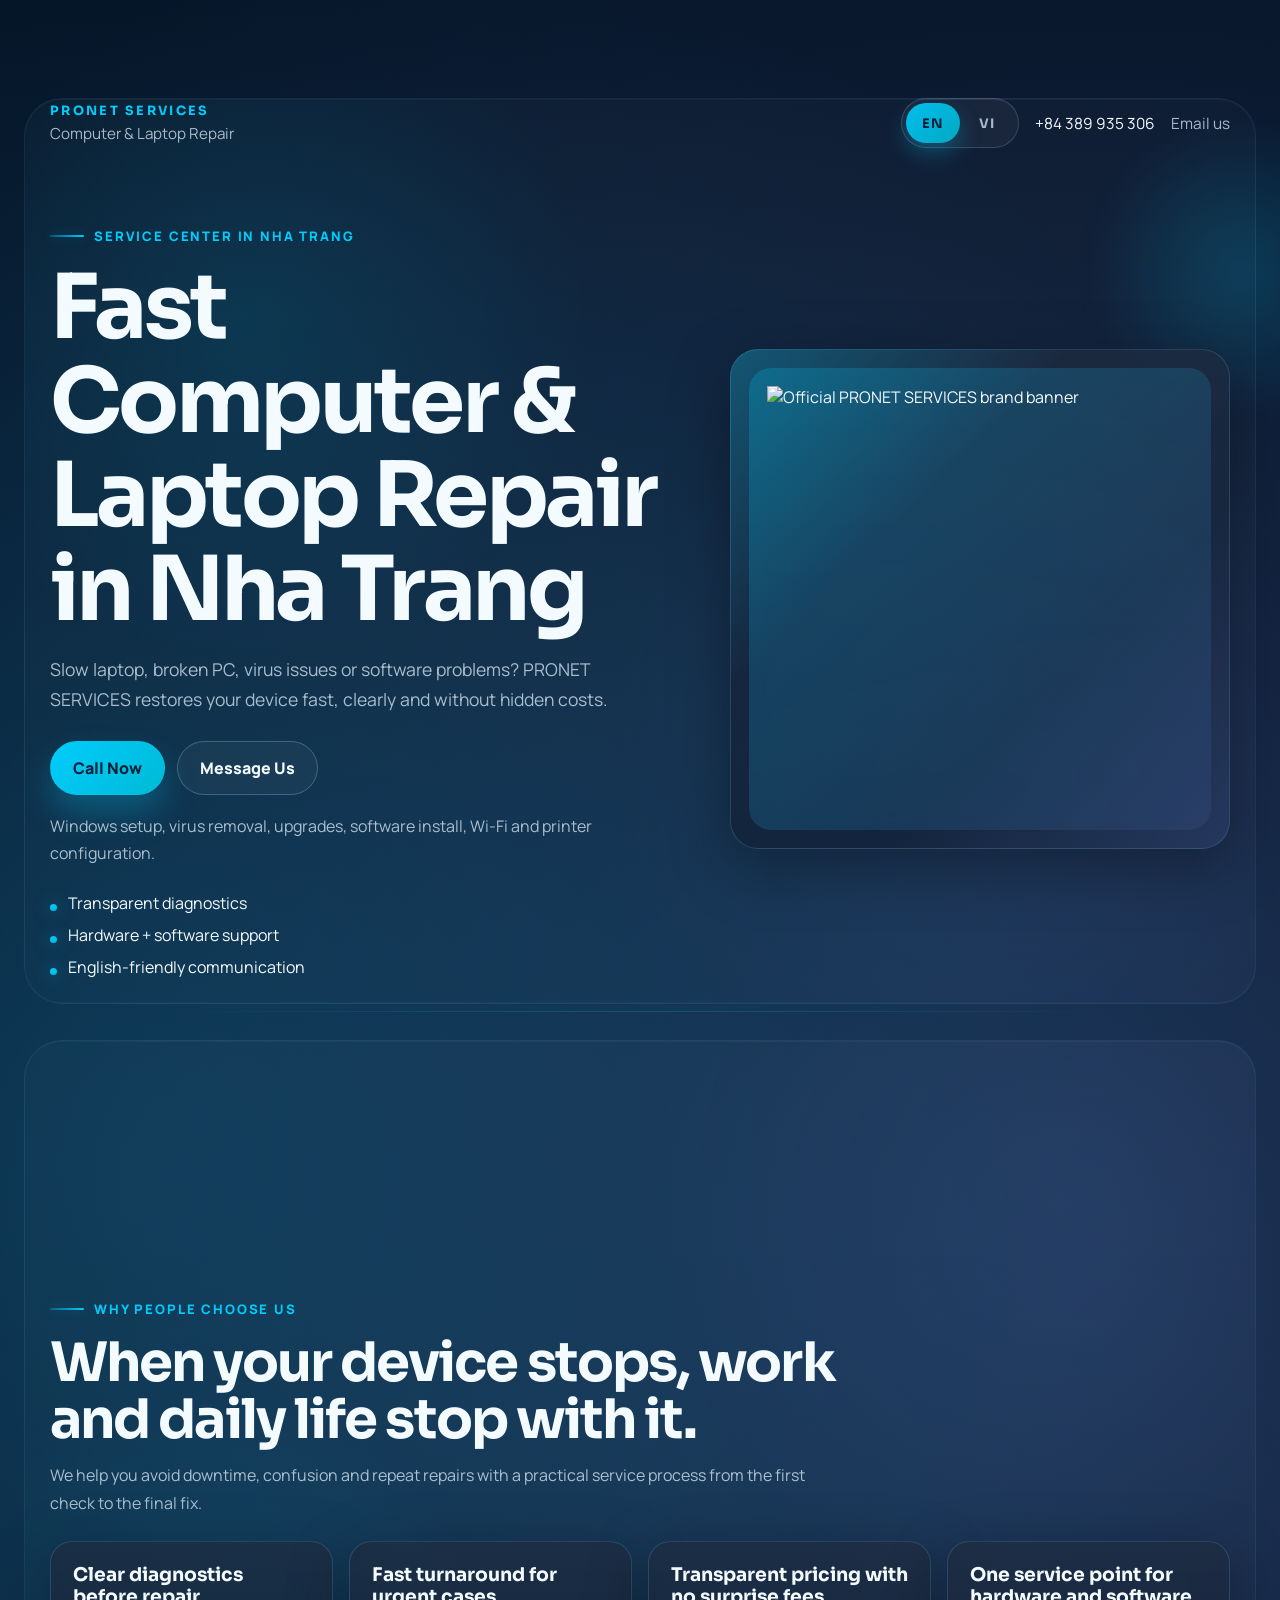
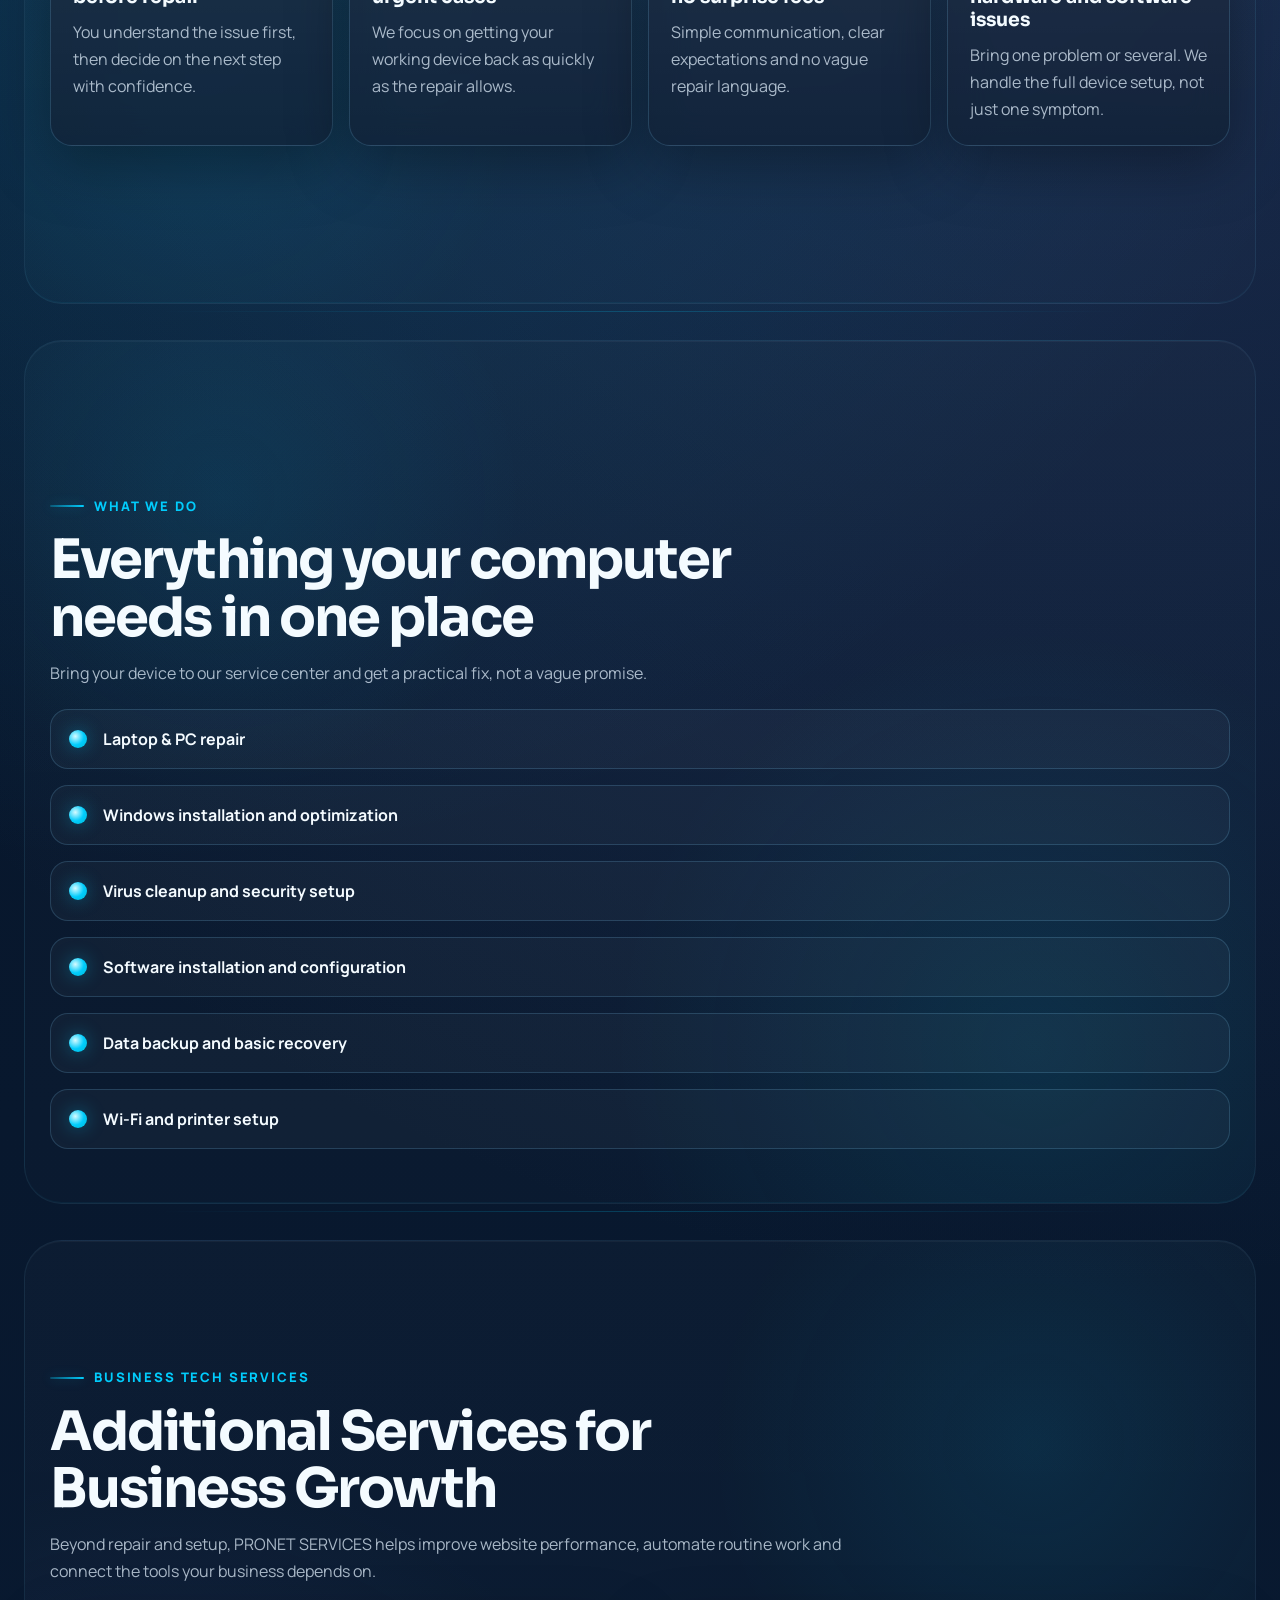
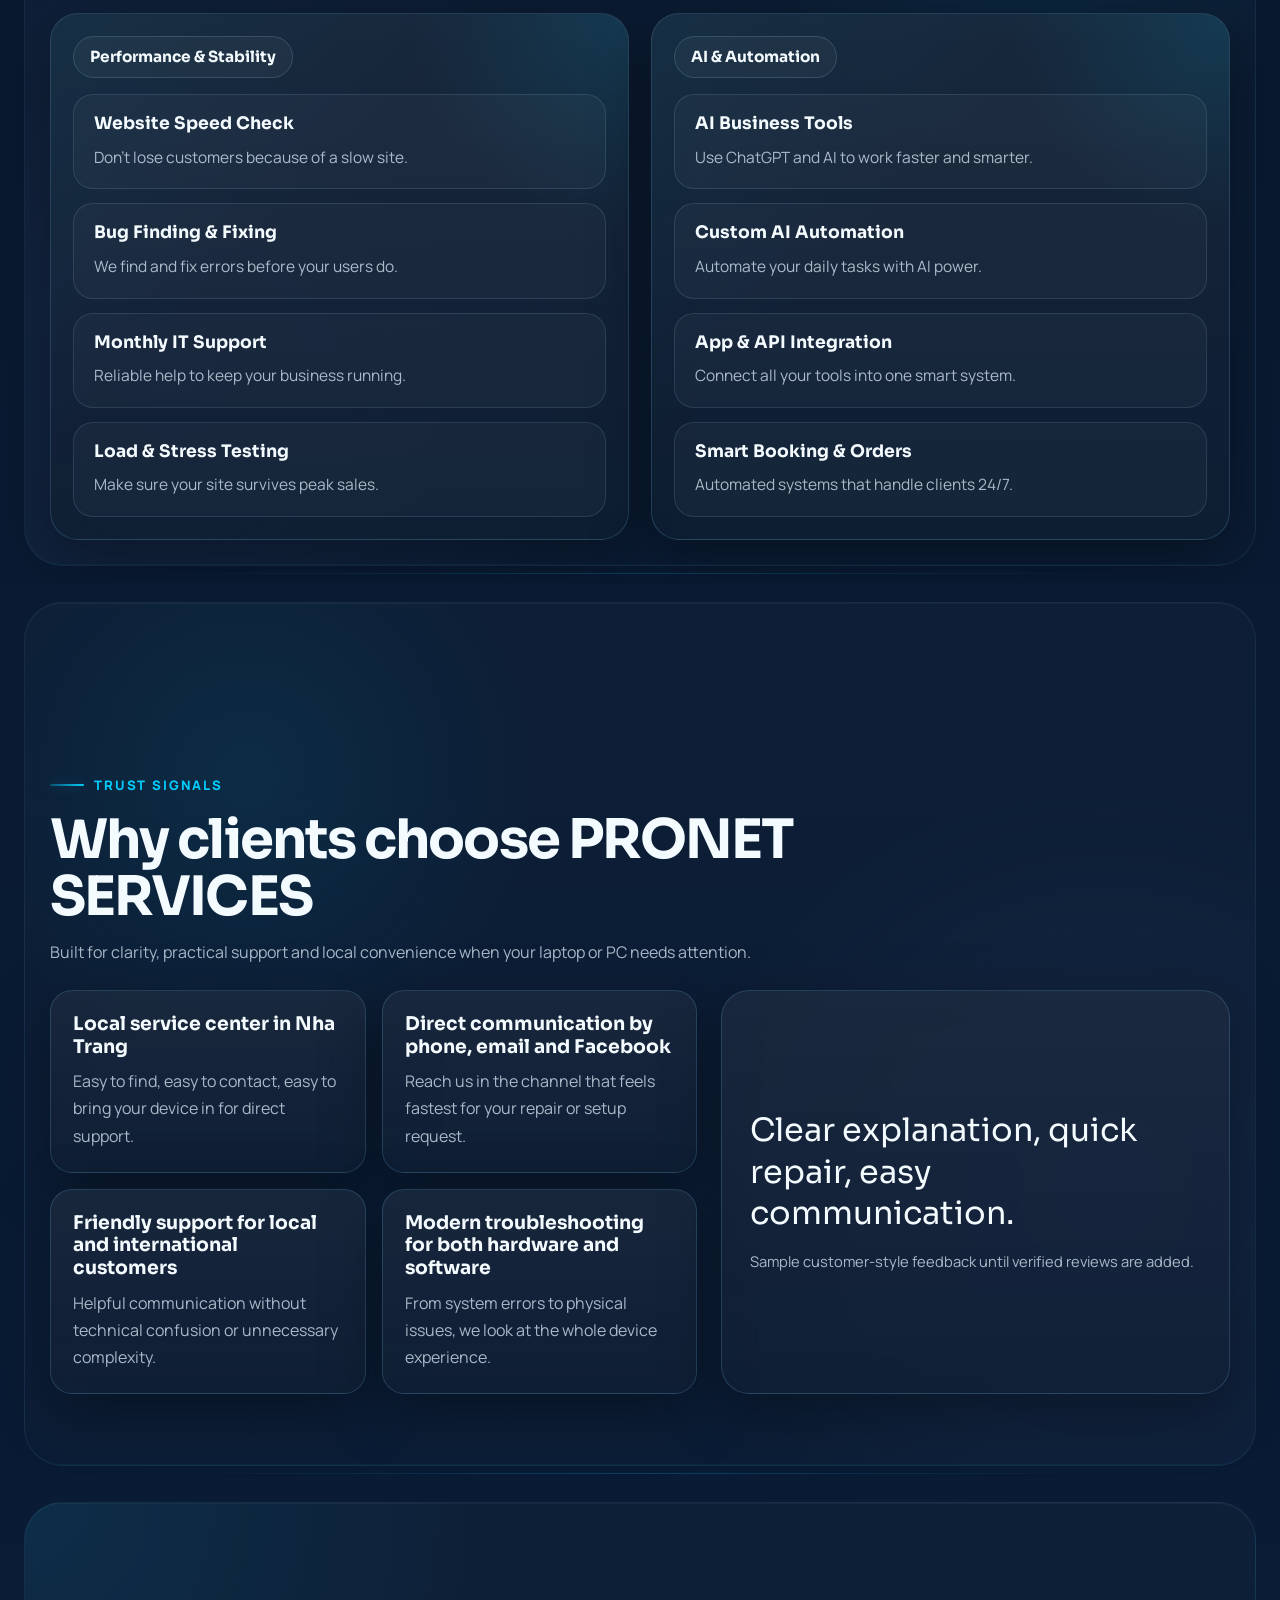
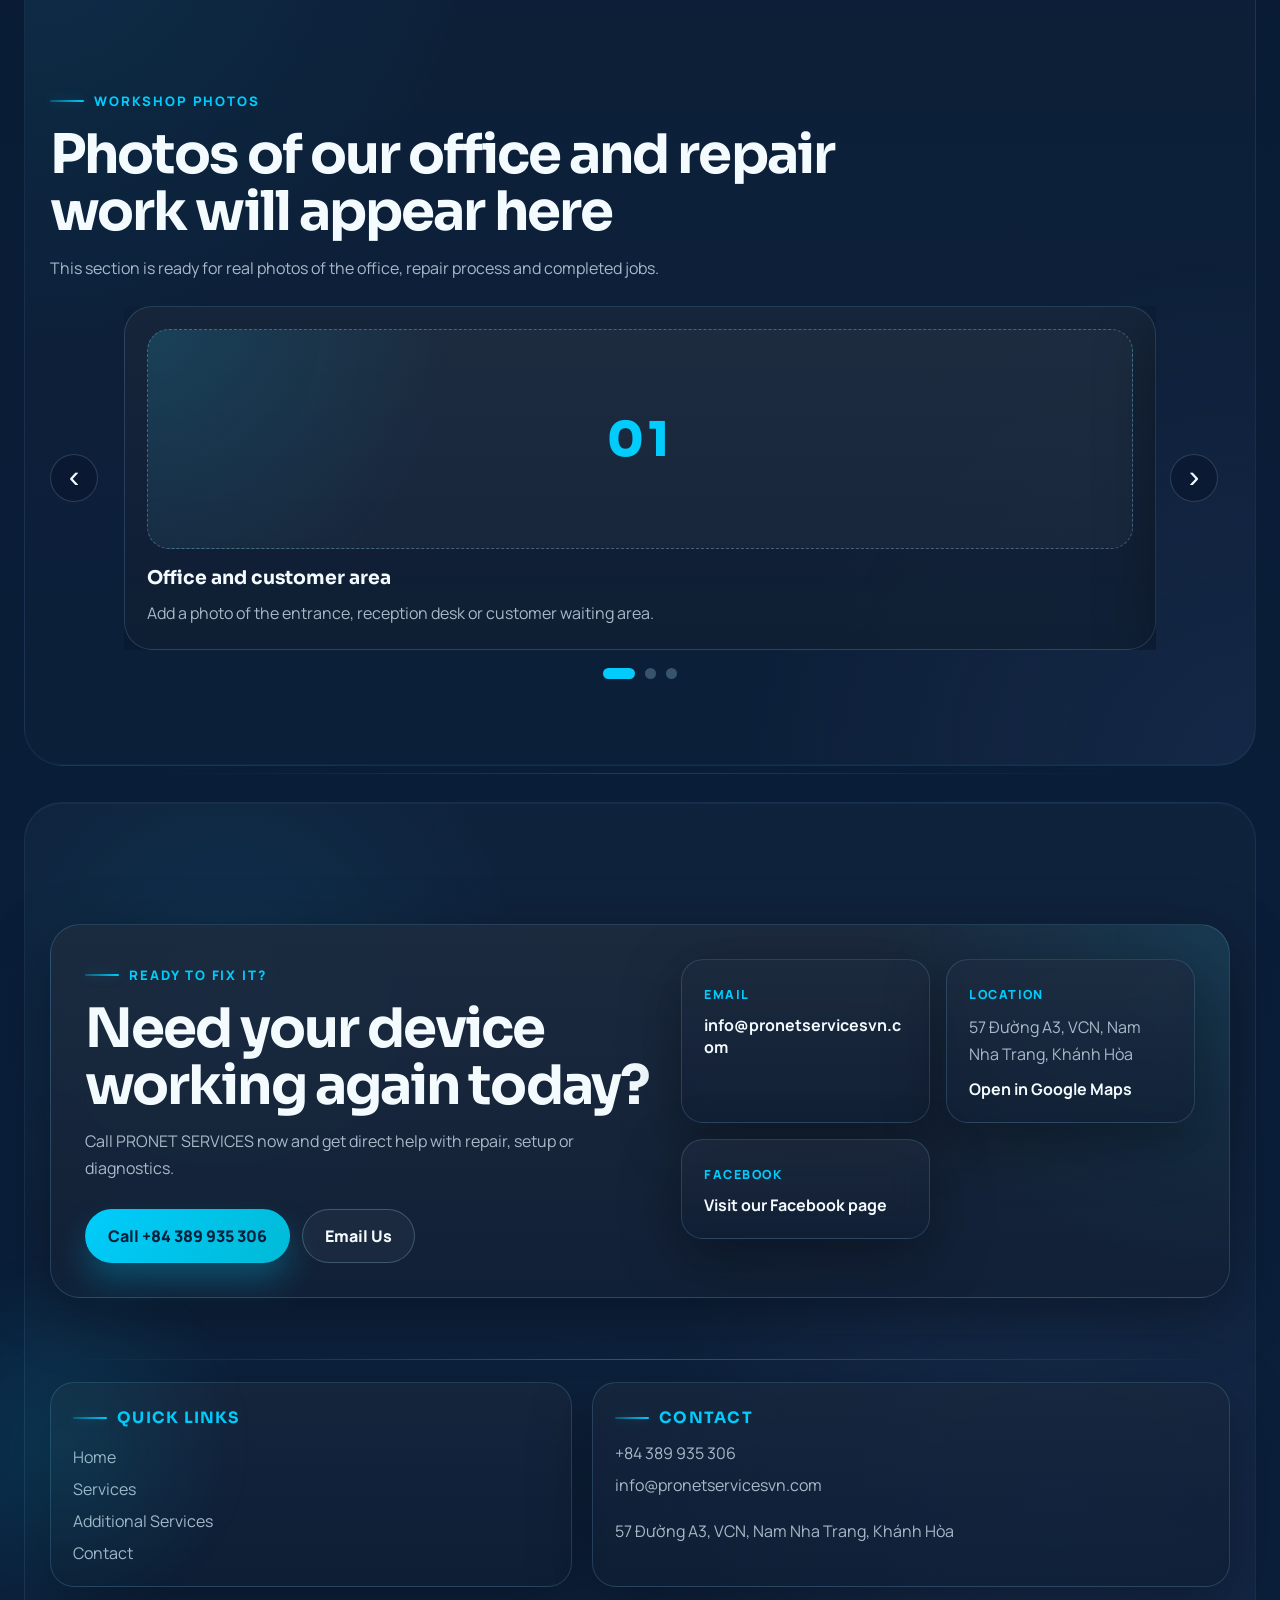
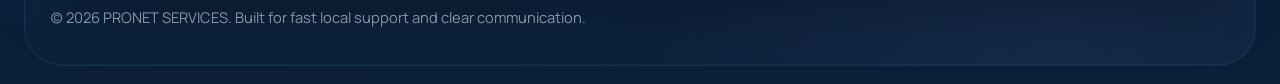
==== commit 002cf2f7: "Refactor code structure for improved readability and maintainability" ====
--- a/index.html
+++ b/index.html
@@ -15,6 +15,7 @@
     href="https://fonts.googleapis.com/css2?family=Manrope:wght@400;500;600;700;800&family=Sora:wght@500;600;700;800&display=swap"
     rel="stylesheet"
   >
+  <link rel="icon" type="image/png" href="favicon.png">
   <link rel="stylesheet" href="styles.css">
 </head>
 <body>
@@ -240,6 +241,56 @@
         </div>
       </section>
 
+      <section class="gallery section" id="gallery">
+        <div class="container">
+          <div class="section-head">
+            <p class="eyebrow" data-i18n="galleryEyebrow">Workshop photos</p>
+            <h2 data-i18n="galleryTitle">Photos of our office and repair work will appear here</h2>
+            <p data-i18n="galleryLead">
+              This section is ready for real photos of the office, repair process and completed jobs.
+            </p>
+          </div>
+
+          <div class="gallery-carousel" data-gallery-carousel aria-label="Photo carousel">
+            <button class="gallery-control gallery-control-prev" type="button" data-gallery-prev aria-label="Previous slide">
+              <span aria-hidden="true">‹</span>
+            </button>
+
+            <div class="gallery-viewport">
+              <div class="gallery-track" data-gallery-track>
+                <article class="gallery-card gallery-slide">
+                  <div class="gallery-media" aria-hidden="true">01</div>
+                  <h3 data-i18n="galleryCard1Title">Office and customer area</h3>
+                  <p data-i18n="galleryCard1Text">Add a photo of the entrance, reception desk or customer waiting area.</p>
+                </article>
+
+                <article class="gallery-card gallery-slide">
+                  <div class="gallery-media" aria-hidden="true">02</div>
+                  <h3 data-i18n="galleryCard2Title">Repair process</h3>
+                  <p data-i18n="galleryCard2Text">Use this slot for diagnostics, maintenance or device setup photos.</p>
+                </article>
+
+                <article class="gallery-card gallery-slide">
+                  <div class="gallery-media" aria-hidden="true">03</div>
+                  <h3 data-i18n="galleryCard3Title">Finished results</h3>
+                  <p data-i18n="galleryCard3Text">Show repaired laptops, PCs or successful service cases here.</p>
+                </article>
+              </div>
+            </div>
+
+            <button class="gallery-control gallery-control-next" type="button" data-gallery-next aria-label="Next slide">
+              <span aria-hidden="true">›</span>
+            </button>
+          </div>
+
+          <div class="gallery-dots" aria-label="Carousel navigation">
+            <button class="gallery-dot is-active" type="button" data-gallery-dot="0" aria-label="Go to slide 1" aria-pressed="true"></button>
+            <button class="gallery-dot" type="button" data-gallery-dot="1" aria-label="Go to slide 2" aria-pressed="false"></button>
+            <button class="gallery-dot" type="button" data-gallery-dot="2" aria-label="Go to slide 3" aria-pressed="false"></button>
+          </div>
+        </div>
+      </section>
+
       <section class="contact section" id="contact">
         <div class="container contact-shell">
           <div class="contact-card">
@@ -263,21 +314,23 @@
               </div>
               <div class="detail-card">
                 <span class="detail-label" data-i18n="detailLocation">Location</span>
-                <p data-i18n="locationValue">Nha Trang, Khanh Hoa</p>
+                <p data-i18n="locationValue">57 Đường A3, VCN, Nam Nha Trang, Khánh Hòa</p>
+                <a
+                  class="map-link"
+                  href="https://www.google.com/maps/search/?api=1&query=57%20%C4%90%C6%B0%E1%BB%9Dng%20A3%2C%20VCN%2C%20Nam%20Nha%20Trang%2C%20Kh%C3%A1nh%20H%C3%B2a"
+                  target="_blank"
+                  rel="noopener noreferrer"
+                  data-i18n="openMap"
+                >Open in Google Maps</a>
               </div>
               <div class="detail-card">
                 <span class="detail-label" data-i18n="detailFacebook">Facebook</span>
-                <p data-i18n="facebookNote">QR contact available on the current brand banner</p>
-                <div class="qr-frame">
-                  <img
-                    src="QR.png"
-                    alt="Facebook QR code"
-                    width="240"
-                    height="240"
-                    loading="lazy"
-                    decoding="async"
-                  >
-                </div>
+                <a
+                  href="https://www.facebook.com/profile.php?id=61576420379941"
+                  target="_blank"
+                  rel="noopener noreferrer"
+                  data-i18n="facebookNote"
+                >Visit our Facebook page</a>
               </div>
             </div>
           </div>
@@ -298,7 +351,7 @@
                 <p class="footer-heading" data-i18n="footerContactTitle">Contact</p>
                 <a class="footer-contact-link" href="tel:+84389935306">+84 389 935 306</a>
                 <a class="footer-contact-link" href="mailto:info@pronetservicesvn.com">info@pronetservicesvn.com</a>
-                <p class="footer-copy" data-i18n="footerLocation">Nha Trang, Khanh Hoa</p>
+                <p class="footer-copy" data-i18n="footerLocation">57 Đường A3, VCN, Nam Nha Trang, Khánh Hòa</p>
               </div>
             </div>
 
@@ -384,6 +437,15 @@
         trust3Text: "Helpful communication without technical confusion or unnecessary complexity.",
         trust4Title: "Modern troubleshooting for both hardware and software",
         trust4Text: "From system errors to physical issues, we look at the whole device experience.",
+        galleryEyebrow: "Workshop photos",
+        galleryTitle: "Photos of our office and repair work will appear here",
+        galleryLead: "This section is ready for real photos of the office, repair process and completed jobs.",
+        galleryCard1Title: "Office and customer area",
+        galleryCard1Text: "Add a photo of the entrance, reception desk or customer waiting area.",
+        galleryCard2Title: "Repair process",
+        galleryCard2Text: "Use this slot for diagnostics, maintenance or device setup photos.",
+        galleryCard3Title: "Finished results",
+        galleryCard3Text: "Show repaired laptops, PCs or successful service cases here.",
         quoteText: "Clear explanation, quick repair, easy communication.",
         quoteNote: "Sample customer-style feedback until verified reviews are added.",
         contactEyebrow: "Ready to fix it?",
@@ -393,9 +455,14 @@
         contactEmail: "Email Us",
         detailEmail: "Email",
         detailLocation: "Location",
-        locationValue: "Nha Trang, Khánh Hòa",
+        locationValue: "57 Đường A3, VCN, Nam Nha Trang, Khánh Hòa",
+        openMap: "Open in Google Maps",
         detailFacebook: "Facebook",
-        facebookNote: "QR contact available on the current brand banner",
+        facebookNote: "Visit our Facebook page",
+        mapEyebrow: "Office location",
+        mapTitle: "Visit our service point in Nha Trang",
+        mapLead: "Use the map below to quickly build a route to our office.",
+        mapAriaLabel: "Google map with office location",
         footerNavAriaLabel: "Footer navigation",
         footerNavTitle: "Quick links",
         footerLinkHome: "Home",
@@ -403,7 +470,7 @@
         footerLinkExtras: "Additional Services",
         footerLinkContact: "Contact",
         footerContactTitle: "Contact",
-        footerLocation: "Nha Trang, Khanh Hoa",
+        footerLocation: "57 Đường A3, VCN, Nam Nha Trang, Khánh Hòa",
         footerBottom: "(c) 2026 PRONET SERVICES. Built for fast local support and clear communication."
       },
       vi: {
@@ -477,6 +544,15 @@
         trust3Text: "Trao đổi dễ hiểu, không gây rối bởi quá nhiều thuật ngữ kỹ thuật.",
         trust4Title: "Chẩn đoán hiện đại cho cả phần cứng và phần mềm",
         trust4Text: "Từ lỗi hệ thống đến sự cố phần cứng, chúng tôi đánh giá tổng thể tình trạng thiết bị.",
+        galleryEyebrow: "Hình ảnh dịch vụ",
+        galleryTitle: "Ảnh văn phòng và quá trình sửa chữa sẽ xuất hiện tại đây",
+        galleryLead: "Phần này đã sẵn sàng để thêm ảnh thật về văn phòng, quá trình sửa chữa và các thiết bị đã hoàn thành.",
+        galleryCard1Title: "Văn phòng và khu vực khách hàng",
+        galleryCard1Text: "Thêm ảnh lối vào, quầy tiếp nhận hoặc khu vực chờ của khách hàng.",
+        galleryCard2Title: "Quá trình sửa chữa",
+        galleryCard2Text: "Dùng vị trí này cho ảnh chẩn đoán, bảo trì hoặc cài đặt thiết bị.",
+        galleryCard3Title: "Kết quả hoàn thiện",
+        galleryCard3Text: "Hiển thị laptop, PC đã sửa xong hoặc các ca dịch vụ thành công tại đây.",
         quoteText: "Giải thích rõ ràng, sửa chữa nhanh, giao tiếp dễ dàng.",
         quoteNote: "Nội dung mô phỏng đánh giá khách hàng cho đến khi có nhận xét xác thực.",
         contactEyebrow: "Sẵn sàng sửa chữa?",
@@ -486,9 +562,14 @@
         contactEmail: "Gửi email",
         detailEmail: "Email",
         detailLocation: "Địa điểm",
-        locationValue: "Nha Trang, Khanh Hoa",
+        locationValue: "57 Đường A3, VCN, Nam Nha Trang, Khánh Hòa",
+        openMap: "Mở trong Google Maps",
         detailFacebook: "Facebook",
-        facebookNote: "Mã QR liên hệ hiện có trên banner thương hiệu",
+        mapEyebrow: "Vị trí văn phòng",
+        mapTitle: "Ghé điểm dịch vụ của chúng tôi tại Nha Trang",
+        mapLead: "Sử dụng bản đồ bên dưới để tạo lộ trình nhanh đến văn phòng.",
+        mapAriaLabel: "Bản đồ Google với vị trí văn phòng",
+        facebookNote: "Xem trang Facebook của chúng tôi",
         footerNavAriaLabel: "Điều hướng chân trang",
         footerNavTitle: "Liên kết nhanh",
         footerLinkHome: "Trang chủ",
@@ -496,7 +577,7 @@
         footerLinkExtras: "Dịch vụ bổ sung",
         footerLinkContact: "Liên hệ",
         footerContactTitle: "Liên hệ",
-        footerLocation: "Nha Trang, Khánh Hòa",
+        footerLocation: "57 Đường A3, VCN, Nam Nha Trang, Khánh Hòa",
         footerBottom: "(c) 2026 PRONET SERVICES. Tập trung vào hỗ trợ nhanh tại địa phương và giao tiếp rõ ràng."
       }
     };
@@ -556,41 +637,44 @@
       });
     });
 
+    const galleryCarousel = document.querySelector("[data-gallery-carousel]");
+
+    if (galleryCarousel) {
+      const galleryTrack = galleryCarousel.querySelector("[data-gallery-track]");
+      const gallerySlides = Array.from(galleryTrack.children);
+      const galleryPrev = galleryCarousel.querySelector("[data-gallery-prev]");
+      const galleryNext = galleryCarousel.querySelector("[data-gallery-next]");
+      const galleryDots = Array.from(document.querySelectorAll("[data-gallery-dot]"));
+      let activeSlideIndex = 0;
+
+      function updateGallery(index) {
+        activeSlideIndex = (index + gallerySlides.length) % gallerySlides.length;
+        galleryTrack.style.transform = `translateX(-${activeSlideIndex * 100}%)`;
+
+        gallerySlides.forEach((slide, slideIndex) => {
+          slide.setAttribute("aria-hidden", String(slideIndex !== activeSlideIndex));
+        });
+
+        galleryDots.forEach((dot, dotIndex) => {
+          const isActive = dotIndex === activeSlideIndex;
+          dot.classList.toggle("is-active", isActive);
+          dot.setAttribute("aria-pressed", String(isActive));
+        });
+      }
+
+      galleryPrev.addEventListener("click", () => updateGallery(activeSlideIndex - 1));
+      galleryNext.addEventListener("click", () => updateGallery(activeSlideIndex + 1));
+      galleryDots.forEach((dot, dotIndex) => {
+        dot.addEventListener("click", () => updateGallery(dotIndex));
+      });
+
+      updateGallery(0);
+    }
+
     const savedLanguage = localStorage.getItem(languageStorageKey);
     const initialLanguage = savedLanguage && translations[savedLanguage] ? savedLanguage : "en";
     applyTranslations(initialLanguage);
-
-    const sections = document.querySelectorAll(".scroll-sections > .section");
-
-    function activateSection(target) {
-      sections.forEach((section) => {
-        section.classList.toggle("is-active", section === target);
-      });
-    }
-
-    if (sections.length) {
-      activateSection(sections[0]);
-
-      if ("IntersectionObserver" in window) {
-        const sectionObserver = new IntersectionObserver(
-          (entries) => {
-            const visibleEntries = entries
-              .filter((entry) => entry.isIntersecting)
-              .sort((a, b) => b.intersectionRatio - a.intersectionRatio);
-
-            if (visibleEntries.length > 0) {
-              activateSection(visibleEntries[0].target);
-            }
-          },
-          {
-            threshold: [0.35, 0.5, 0.7],
-            rootMargin: "-12% 0px -12% 0px"
-          }
-        );
-
-        sections.forEach((section) => sectionObserver.observe(section));
-      }
-    }
   </script>
 </body>
 </html>
+
--- a/styles.css
+++ b/styles.css
@@ -289,109 +289,6 @@
     radial-gradient(circle at 84% 84%, rgba(66, 88, 147, 0.18), transparent 34%);
 }
 
-.section::before,
-.section::after {
-  transition:
-    opacity 0.7s ease,
-    transform 0.85s cubic-bezier(0.22, 1, 0.36, 1),
-    filter 0.85s ease;
-}
-
-.section::before {
-  transform: scale(0.985);
-}
-
-.section.is-active::before {
-  transform: scale(1);
-}
-
-@media (prefers-reduced-motion: no-preference) {
-  .scroll-sections > .section > .container > *,
-  .contact-shell > * {
-    opacity: 0.26;
-    transform: translateY(34px) scale(0.985);
-    filter: blur(10px);
-    transition:
-      opacity 0.62s ease,
-      transform 0.78s cubic-bezier(0.22, 1, 0.36, 1),
-      filter 0.78s ease;
-    will-change: opacity, transform, filter;
-  }
-
-  .scroll-sections > .section.is-active > .container > *,
-  .contact.section.is-active .contact-shell > * {
-    opacity: 1;
-    transform: translateY(0) scale(1);
-    filter: blur(0);
-  }
-
-  .hero.section > .container > .hero-copy,
-  .benefits.section > .container > .section-head,
-  .services.section > .container > .services-copy,
-  .extras.section > .container > .section-head,
-  .trust.section > .container > .section-head,
-  .contact.section .contact-card {
-    transition-delay: 0.04s;
-  }
-
-  .hero.section > .container > .hero-visual,
-  .benefits.section > .container > .benefits-grid,
-  .extras.section > .container > .extras-grid,
-  .trust.section > .container > .trust-layout,
-  .contact.section .site-footer {
-    transition-delay: 0.14s;
-  }
-
-  .benefits-grid > .info-card,
-  .extras-list > .extra-item,
-  .trust-grid > .trust-card,
-  .contact-details > .detail-card {
-    opacity: 0;
-    transform: translateY(26px) scale(0.985);
-    filter: blur(8px);
-    transition:
-      opacity 0.54s ease,
-      transform 0.68s cubic-bezier(0.22, 1, 0.36, 1),
-      filter 0.68s ease;
-  }
-
-  .section.is-active .benefits-grid > .info-card,
-  .section.is-active .extras-list > .extra-item,
-  .section.is-active .trust-grid > .trust-card,
-  .section.is-active .contact-details > .detail-card {
-    opacity: 1;
-    transform: translateY(0) scale(1);
-    filter: blur(0);
-  }
-
-  .section.is-active .benefits-grid > :nth-child(1),
-  .section.is-active .extras-list > :nth-child(1),
-  .section.is-active .trust-grid > :nth-child(1),
-  .section.is-active .contact-details > :nth-child(1) {
-    transition-delay: 0.12s;
-  }
-
-  .section.is-active .benefits-grid > :nth-child(2),
-  .section.is-active .extras-list > :nth-child(2),
-  .section.is-active .trust-grid > :nth-child(2),
-  .section.is-active .contact-details > :nth-child(2) {
-    transition-delay: 0.2s;
-  }
-
-  .section.is-active .benefits-grid > :nth-child(3),
-  .section.is-active .extras-list > :nth-child(3),
-  .section.is-active .trust-grid > :nth-child(3),
-  .section.is-active .contact-details > :nth-child(3) {
-    transition-delay: 0.28s;
-  }
-
-  .section.is-active .benefits-grid > :nth-child(4),
-  .section.is-active .extras-list > :nth-child(4),
-  .section.is-active .trust-grid > :nth-child(4) {
-    transition-delay: 0.36s;
-  }
-}
-
 .hero {
   padding-top: 0;
   padding-bottom: 0;
@@ -651,6 +548,116 @@
   margin-top: 10px;
 }
 
+.gallery-carousel {
+  position: relative;
+  display: grid;
+  grid-template-columns: auto minmax(0, 1fr) auto;
+  align-items: center;
+  gap: 14px;
+}
+
+.gallery-viewport {
+  overflow: hidden;
+}
+
+.gallery-track {
+  display: flex;
+  transition: transform 0.35s ease;
+  will-change: transform;
+}
+
+.gallery-slide {
+  flex: 0 0 100%;
+}
+
+.gallery-card {
+  padding: 22px;
+  border: 1px solid var(--line);
+  border-radius: 28px;
+  background:
+    linear-gradient(180deg, rgba(255, 255, 255, 0.05), rgba(255, 255, 255, 0.02)),
+    rgba(9, 25, 46, 0.78);
+  box-shadow: var(--shadow);
+}
+
+.gallery-control {
+  display: inline-grid;
+  place-items: center;
+  width: 48px;
+  height: 48px;
+  border: 1px solid rgba(180, 234, 255, 0.18);
+  border-radius: 999px;
+  background: rgba(10, 25, 48, 0.82);
+  color: var(--text);
+  font-size: 2rem;
+  line-height: 1;
+  cursor: pointer;
+  transition:
+    transform 0.22s ease,
+    border-color 0.22s ease,
+    background-color 0.22s ease;
+}
+
+.gallery-control:hover {
+  transform: translateY(-2px);
+  border-color: var(--line-strong);
+  background: rgba(12, 32, 58, 0.94);
+}
+
+.gallery-control span {
+  transform: translateY(-2px);
+}
+
+.gallery-media {
+  display: grid;
+  place-items: center;
+  min-height: 220px;
+  border: 1px dashed rgba(180, 234, 255, 0.3);
+  border-radius: 22px;
+  background:
+    radial-gradient(circle at top left, rgba(1, 204, 252, 0.14), transparent 30%),
+    rgba(255, 255, 255, 0.03);
+  color: var(--primary);
+  font-family: "Sora", "Segoe UI", sans-serif;
+  font-size: clamp(2rem, 4vw, 3rem);
+  font-weight: 800;
+  letter-spacing: 0.08em;
+}
+
+.gallery-card h3 {
+  margin-top: 18px;
+}
+
+.gallery-card p {
+  margin-top: 10px;
+}
+
+.gallery-dots {
+  display: flex;
+  justify-content: center;
+  gap: 10px;
+  margin-top: 18px;
+}
+
+.gallery-dot {
+  width: 11px;
+  height: 11px;
+  padding: 0;
+  border: 0;
+  border-radius: 999px;
+  background: rgba(180, 234, 255, 0.26);
+  cursor: pointer;
+  transition:
+    transform 0.22s ease,
+    background-color 0.22s ease,
+    width 0.22s ease;
+}
+
+.gallery-dot.is-active {
+  width: 32px;
+  background: var(--primary);
+}
+
 .extras-head {
   margin-bottom: 28px;
 }
@@ -840,17 +847,44 @@
   overflow-wrap: anywhere;
 }
 
-.qr-frame {
-  width: min(100%, 180px);
-  margin-top: 14px;
-  padding: 10px;
-  border: 1px solid rgba(180, 234, 255, 0.14);
-  background: rgba(255, 255, 255, 0.04);
-}
-
-.qr-frame img {
+.map-link {
+  text-decoration: none;
+}
+
+.map-card {
+  display: grid;
+  gap: 18px;
+  padding: 24px;
+  border: 1px solid var(--line);
+  border-radius: 30px;
+  background:
+    radial-gradient(circle at top left, rgba(1, 204, 252, 0.1), transparent 26%),
+    linear-gradient(180deg, rgba(255, 255, 255, 0.06), rgba(255, 255, 255, 0.02)),
+    rgba(8, 24, 46, 0.74);
+  box-shadow: var(--shadow);
+}
+
+.map-card-copy h3 {
+  margin: 10px 0 0;
+}
+
+.map-card-copy p:not(.eyebrow) {
+  margin-top: 12px;
+}
+
+.map-embed {
+  overflow: hidden;
+  border: 1px solid rgba(255, 255, 255, 0.1);
+  border-radius: 24px;
+  min-height: 320px;
+  background: rgba(4, 13, 24, 0.7);
+}
+
+.map-embed iframe {
+  display: block;
   width: 100%;
-  height: auto;
+  min-height: 320px;
+  border: 0;
 }
 
 .scroll-sections {
@@ -987,6 +1021,24 @@
     width: 100%;
   }
 
+  .gallery-carousel {
+    grid-template-columns: 1fr;
+  }
+
+  .gallery-control {
+    position: absolute;
+    top: 110px;
+    z-index: 1;
+  }
+
+  .gallery-control-prev {
+    left: 12px;
+  }
+
+  .gallery-control-next {
+    right: 12px;
+  }
+
   .topbar-actions {
     justify-content: flex-start;
     flex-wrap: wrap;
@@ -1016,22 +1068,9 @@
     --section-space: 40px;
   }
 
-  .topbar {
-    position: fixed;
-    left: 50%;
-    transform: translateX(-50%);
-    margin: 0;
-  }
-
   .section {
     min-height: 100svh;
-    height: 100svh;
     padding: calc(var(--header-offset) + var(--section-space)) 0 var(--section-space);
-  }
-
-  .hero {
-    padding-top: 0;
-    padding-bottom: 0;
   }
 
   .hero-grid,
@@ -1063,7 +1102,6 @@
 
   .section {
     min-height: 100svh;
-    height: 100svh;
     padding: calc(var(--header-offset) + var(--section-space)) 0 var(--section-space);
   }
 
@@ -1100,12 +1138,23 @@
     grid-template-columns: repeat(4, minmax(0, 1fr));
   }
 
+  .gallery-carousel {
+    grid-template-columns: 60px minmax(0, 1fr) 60px;
+  }
+
   .contact-card {
     grid-template-columns: minmax(0, 1.05fr) minmax(320px, 0.95fr);
     gap: 28px;
     padding: 34px;
   }
 
+  .map-card {
+    grid-template-columns: minmax(260px, 0.42fr) minmax(0, 0.58fr);
+    align-items: center;
+    gap: 24px;
+    padding: 34px;
+  }
+
   .footer-layout {
     grid-template-columns: minmax(220px, 0.9fr) minmax(240px, 1.1fr);
     align-items: start;
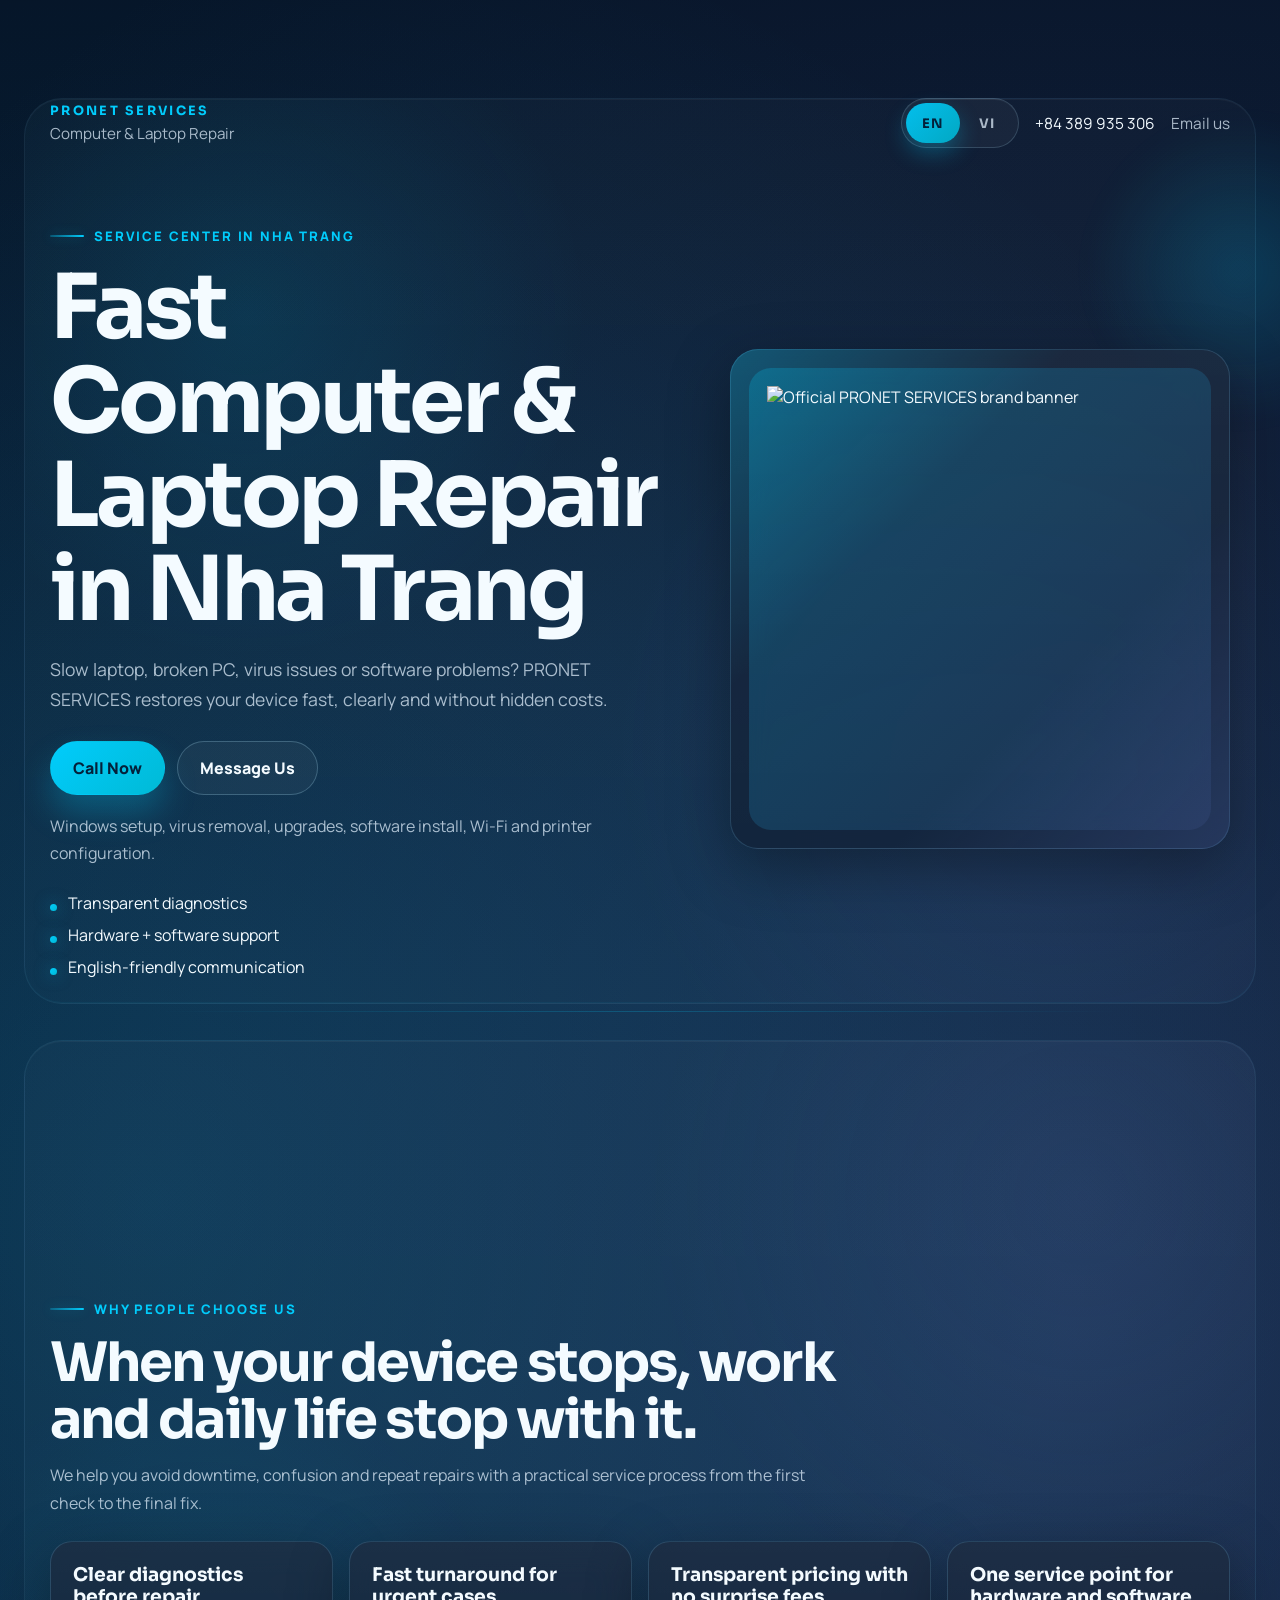
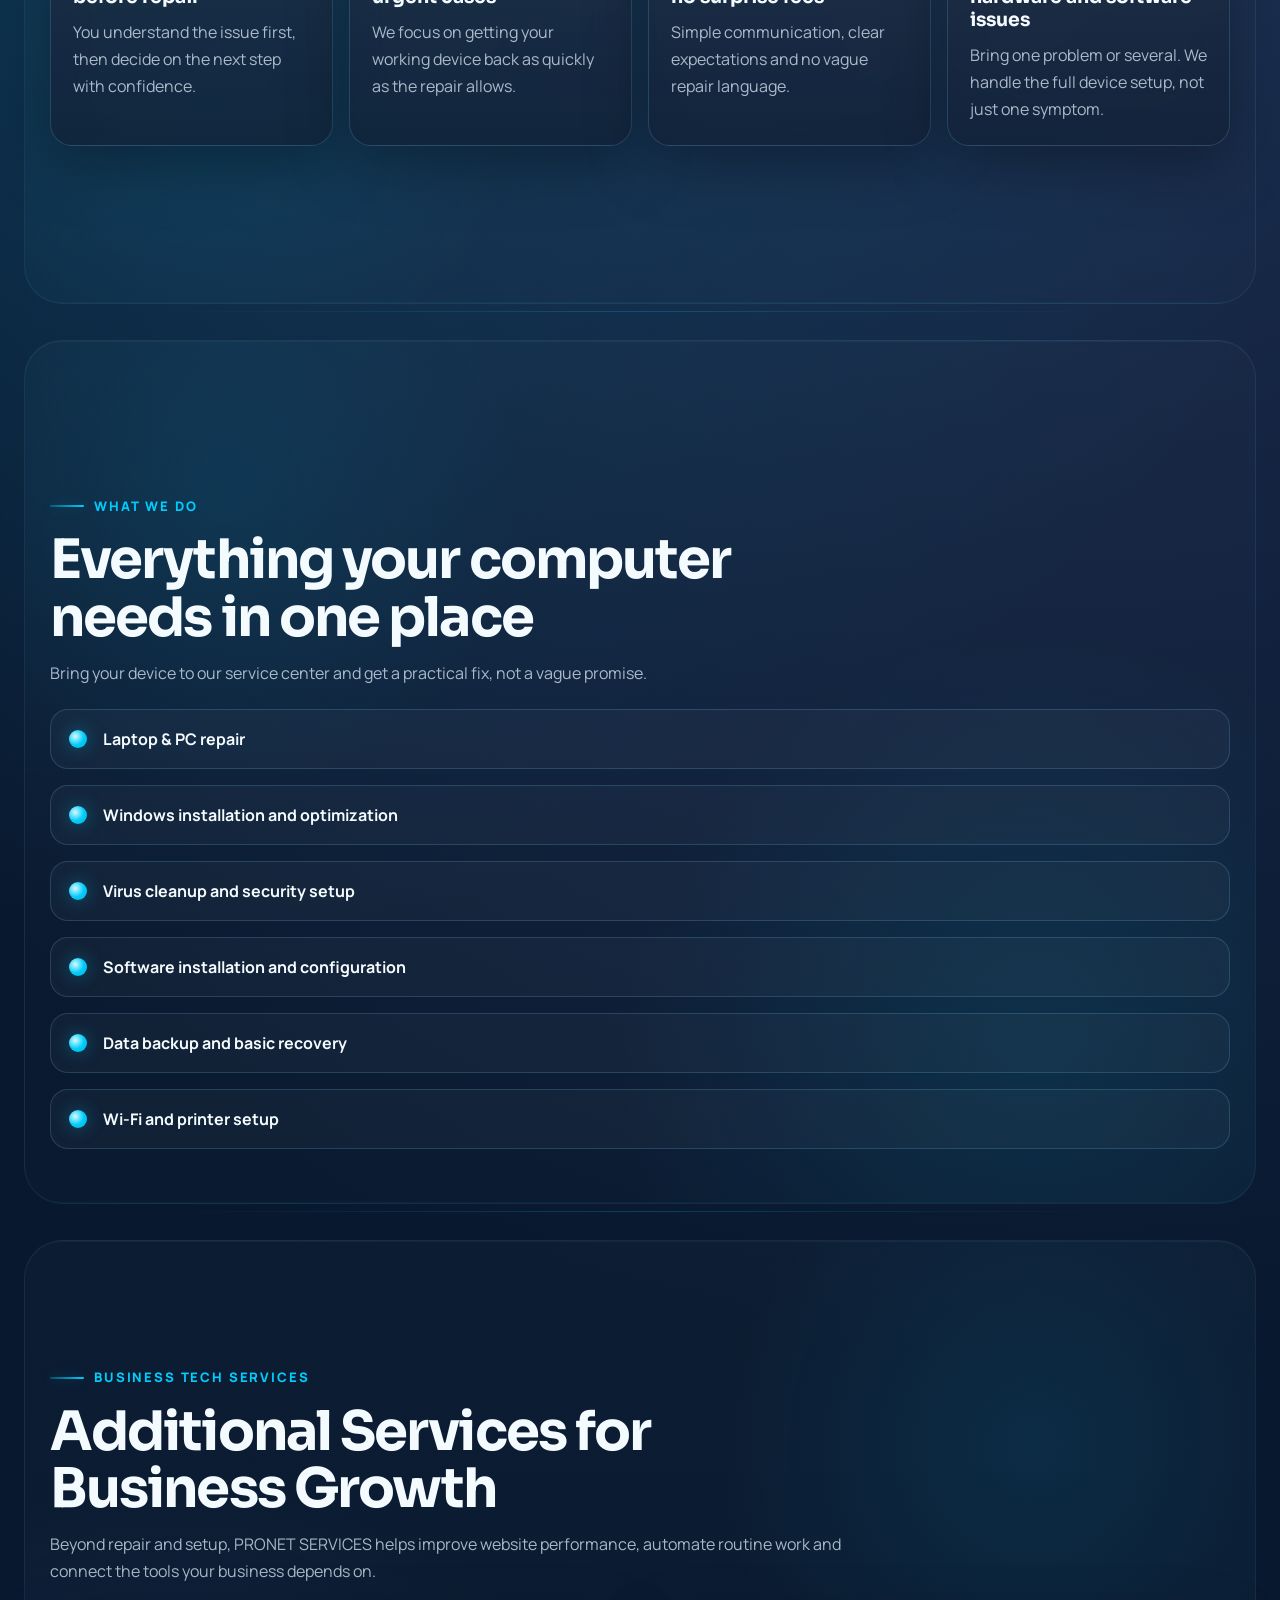
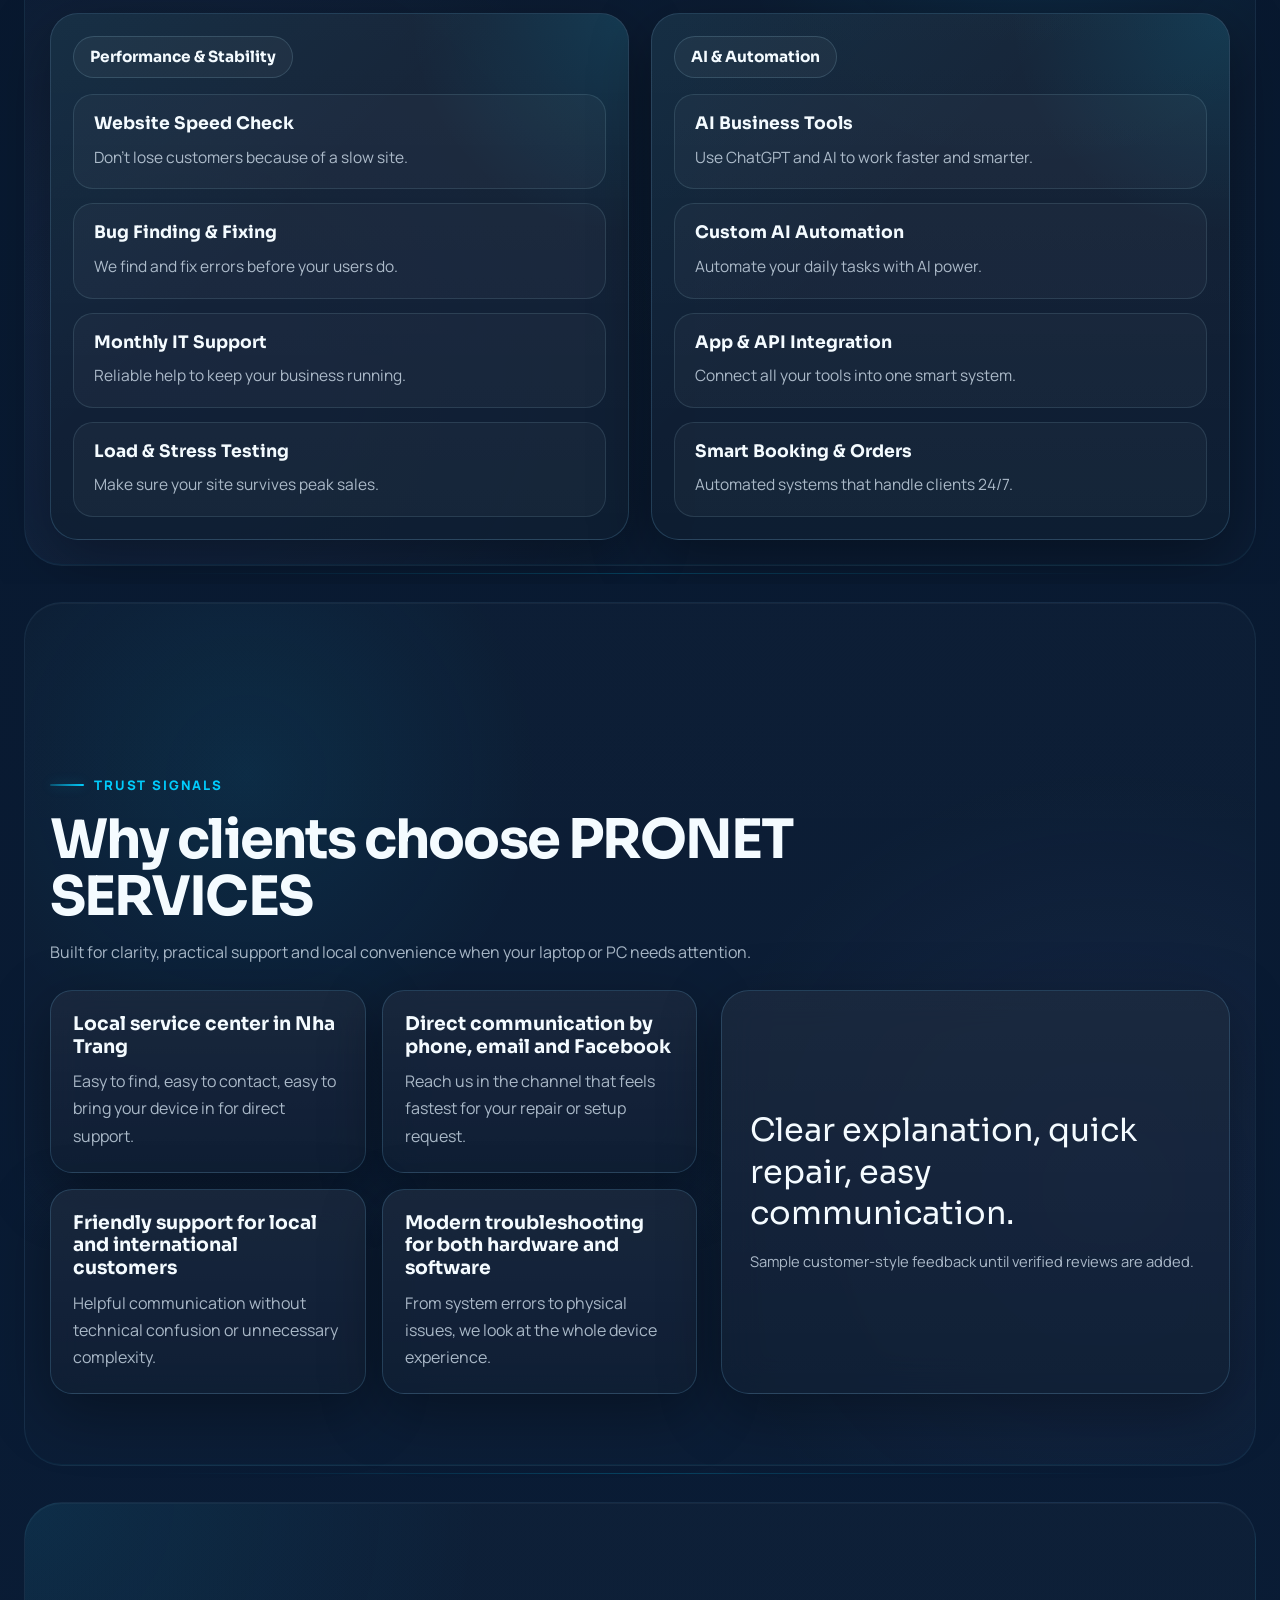
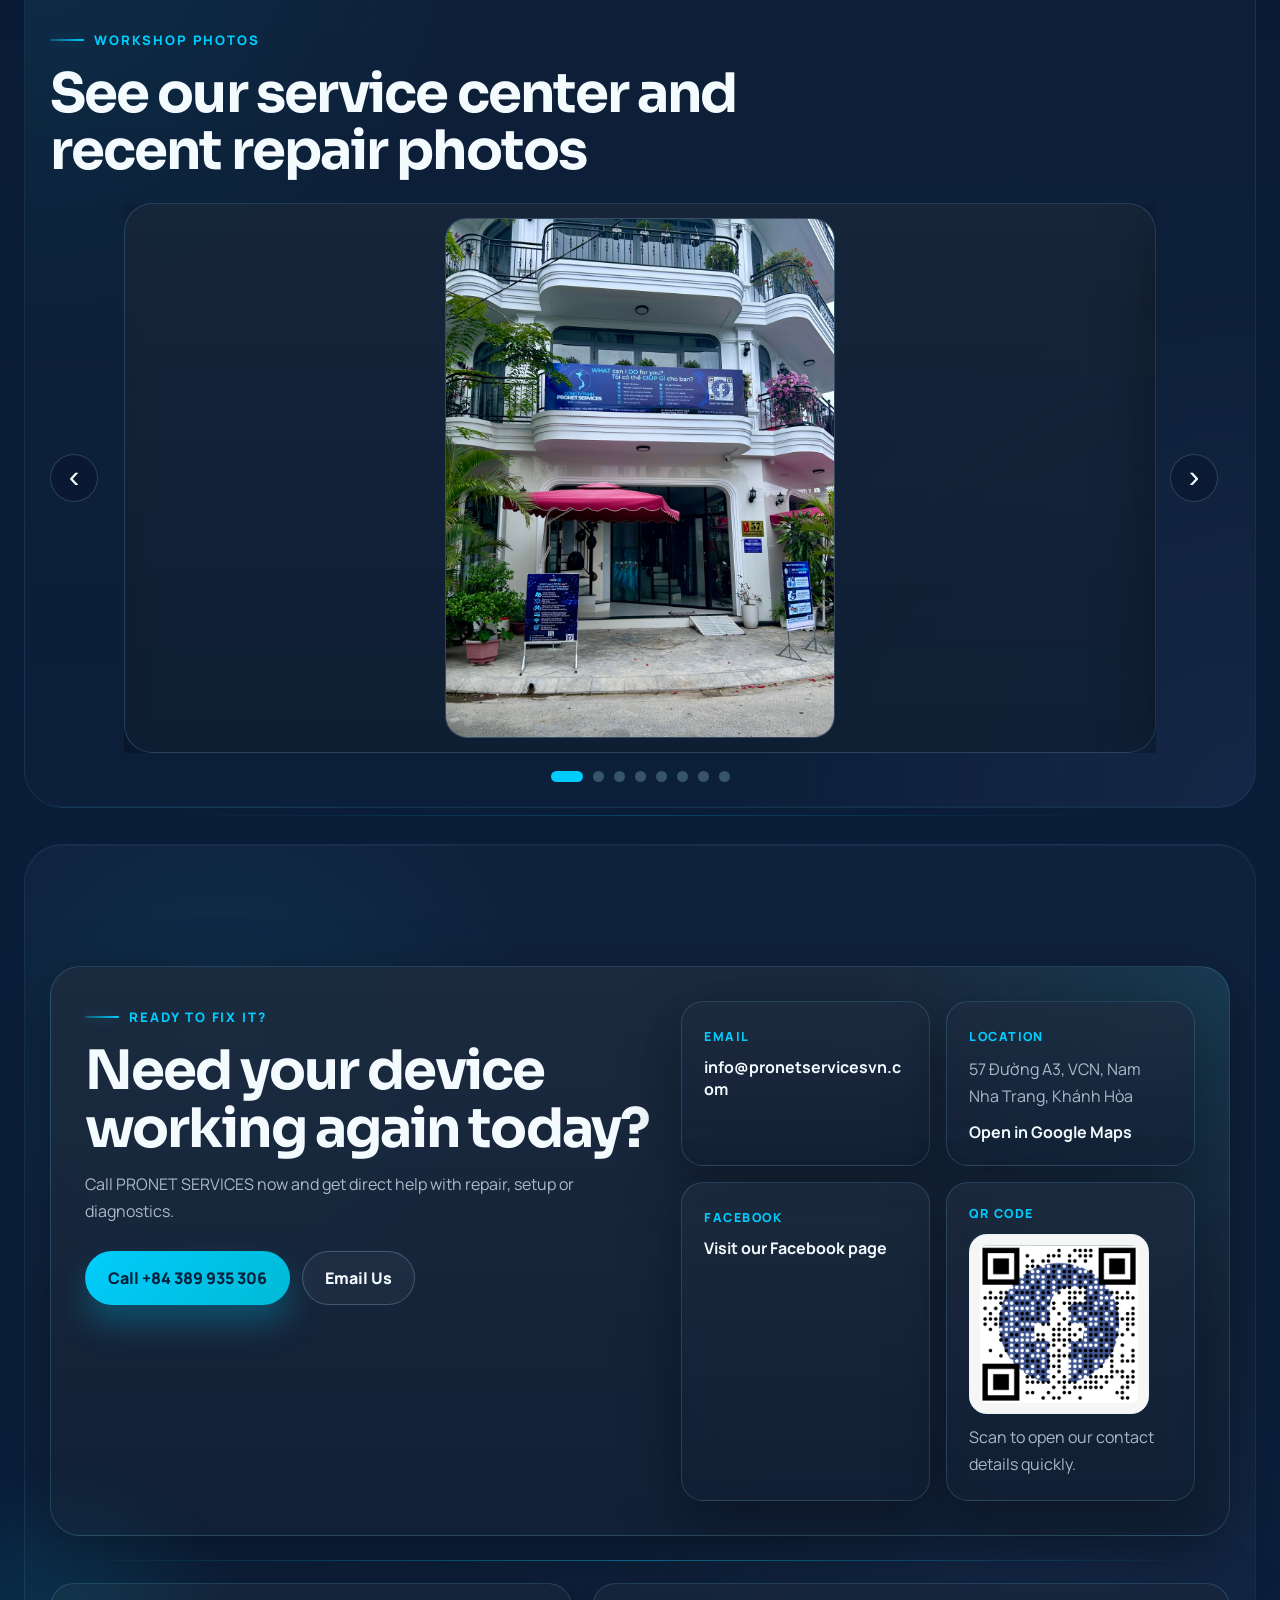
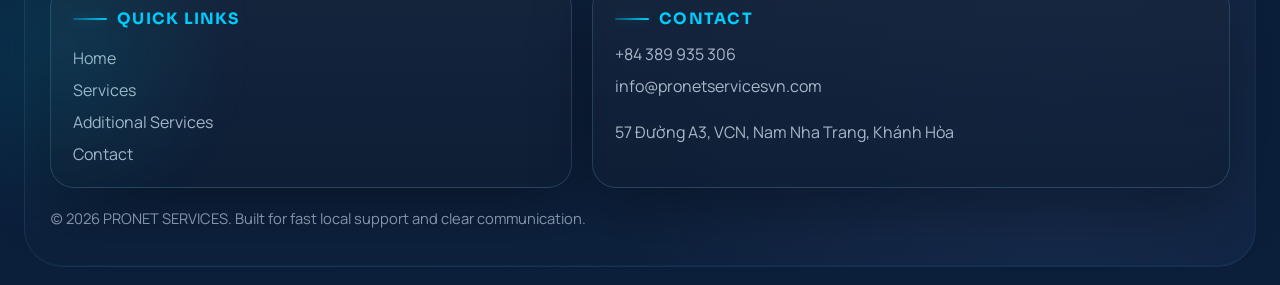
==== commit 6ae052b1: "Enhance gallery section with new images and improved layout; add QR code details" ====
--- a/index.html
+++ b/index.html
@@ -245,41 +245,68 @@
         <div class="container">
           <div class="section-head">
             <p class="eyebrow" data-i18n="galleryEyebrow">Workshop photos</p>
-            <h2 data-i18n="galleryTitle">Photos of our office and repair work will appear here</h2>
-            <p data-i18n="galleryLead">
-              This section is ready for real photos of the office, repair process and completed jobs.
-            </p>
+            <h2 data-i18n="galleryTitle">See our service center and recent repair photos</h2>
           </div>
 
           <div class="gallery-carousel" data-gallery-carousel aria-label="Photo carousel">
             <button class="gallery-control gallery-control-prev" type="button" data-gallery-prev aria-label="Previous slide">
-              <span aria-hidden="true">‹</span>
+              <span aria-hidden="true">&#8249;</span>
             </button>
 
             <div class="gallery-viewport">
               <div class="gallery-track" data-gallery-track>
                 <article class="gallery-card gallery-slide">
-                  <div class="gallery-media" aria-hidden="true">01</div>
-                  <h3 data-i18n="galleryCard1Title">Office and customer area</h3>
-                  <p data-i18n="galleryCard1Text">Add a photo of the entrance, reception desk or customer waiting area.</p>
+                  <div class="gallery-media">
+                    <img src="web/IMG_4489.jpg" alt="PRONET SERVICES office photo 1" loading="lazy" decoding="async">
+                  </div>
                 </article>
 
                 <article class="gallery-card gallery-slide">
-                  <div class="gallery-media" aria-hidden="true">02</div>
-                  <h3 data-i18n="galleryCard2Title">Repair process</h3>
-                  <p data-i18n="galleryCard2Text">Use this slot for diagnostics, maintenance or device setup photos.</p>
+                  <div class="gallery-media">
+                    <img src="web/IMG_4490.jpg" alt="PRONET SERVICES office photo 2" loading="lazy" decoding="async">
+                  </div>
                 </article>
 
                 <article class="gallery-card gallery-slide">
-                  <div class="gallery-media" aria-hidden="true">03</div>
-                  <h3 data-i18n="galleryCard3Title">Finished results</h3>
-                  <p data-i18n="galleryCard3Text">Show repaired laptops, PCs or successful service cases here.</p>
+                  <div class="gallery-media">
+                    <img src="web/IMG_4491.jpg" alt="PRONET SERVICES office photo 3" loading="lazy" decoding="async">
+                  </div>
+                </article>
+
+                <article class="gallery-card gallery-slide">
+                  <div class="gallery-media">
+                    <img src="web/IMG_4494.jpg" alt="PRONET SERVICES office photo 4" loading="lazy" decoding="async">
+                  </div>
+                </article>
+
+                <article class="gallery-card gallery-slide">
+                  <div class="gallery-media">
+                    <img src="web/IMG_4496.jpg" alt="PRONET SERVICES office photo 5" loading="lazy" decoding="async">
+                  </div>
+                </article>
+
+                <article class="gallery-card gallery-slide">
+                  <div class="gallery-media">
+                    <img src="web/IMG_4498.jpg" alt="PRONET SERVICES office photo 6" loading="lazy" decoding="async">
+                  </div>
+                </article>
+
+                <article class="gallery-card gallery-slide">
+                  <div class="gallery-media">
+                    <img src="web/IMG_4499.jpg" alt="PRONET SERVICES office photo 7" loading="lazy" decoding="async">
+                  </div>
+                </article>
+
+                <article class="gallery-card gallery-slide">
+                  <div class="gallery-media">
+                    <img src="web/IMG_4500.jpg" alt="PRONET SERVICES office photo 8" loading="lazy" decoding="async">
+                  </div>
                 </article>
               </div>
             </div>
 
             <button class="gallery-control gallery-control-next" type="button" data-gallery-next aria-label="Next slide">
-              <span aria-hidden="true">›</span>
+              <span aria-hidden="true">&#8250;</span>
             </button>
           </div>
 
@@ -287,8 +314,12 @@
             <button class="gallery-dot is-active" type="button" data-gallery-dot="0" aria-label="Go to slide 1" aria-pressed="true"></button>
             <button class="gallery-dot" type="button" data-gallery-dot="1" aria-label="Go to slide 2" aria-pressed="false"></button>
             <button class="gallery-dot" type="button" data-gallery-dot="2" aria-label="Go to slide 3" aria-pressed="false"></button>
-          </div>
-        </div>
+            <button class="gallery-dot" type="button" data-gallery-dot="3" aria-label="Go to slide 4" aria-pressed="false"></button>
+            <button class="gallery-dot" type="button" data-gallery-dot="4" aria-label="Go to slide 5" aria-pressed="false"></button>
+            <button class="gallery-dot" type="button" data-gallery-dot="5" aria-label="Go to slide 6" aria-pressed="false"></button>
+            <button class="gallery-dot" type="button" data-gallery-dot="6" aria-label="Go to slide 7" aria-pressed="false"></button>
+            <button class="gallery-dot" type="button" data-gallery-dot="7" aria-label="Go to slide 8" aria-pressed="false"></button>
+          </div>        </div>
       </section>
 
       <section class="contact section" id="contact">
@@ -331,6 +362,20 @@
                   rel="noopener noreferrer"
                   data-i18n="facebookNote"
                 >Visit our Facebook page</a>
+              </div>
+              <div class="detail-card qr-detail-card">
+                <span class="detail-label" data-i18n="detailQR">QR Code</span>
+                <img
+                  class="qr-image"
+                  src="QR.png"
+                  alt="PRONET SERVICES contact QR code"
+                  data-i18n-alt="qrAlt"
+                  width="320"
+                  height="320"
+                  loading="lazy"
+                  decoding="async"
+                >
+                <p data-i18n="qrNote">Scan to open our contact details quickly.</p>
               </div>
             </div>
           </div>
@@ -438,8 +483,8 @@
         trust4Title: "Modern troubleshooting for both hardware and software",
         trust4Text: "From system errors to physical issues, we look at the whole device experience.",
         galleryEyebrow: "Workshop photos",
-        galleryTitle: "Photos of our office and repair work will appear here",
-        galleryLead: "This section is ready for real photos of the office, repair process and completed jobs.",
+        galleryTitle: "See our service center and recent repair photos",
+        galleryLead: "A quick look at our workspace, equipment and completed repair jobs in Nha Trang.",
         galleryCard1Title: "Office and customer area",
         galleryCard1Text: "Add a photo of the entrance, reception desk or customer waiting area.",
         galleryCard2Title: "Repair process",
@@ -459,6 +504,9 @@
         openMap: "Open in Google Maps",
         detailFacebook: "Facebook",
         facebookNote: "Visit our Facebook page",
+        detailQR: "QR Code",
+        qrNote: "Scan to open our contact details quickly.",
+        qrAlt: "PRONET SERVICES contact QR code",
         mapEyebrow: "Office location",
         mapTitle: "Visit our service point in Nha Trang",
         mapLead: "Use the map below to quickly build a route to our office.",
@@ -545,8 +593,8 @@
         trust4Title: "Chẩn đoán hiện đại cho cả phần cứng và phần mềm",
         trust4Text: "Từ lỗi hệ thống đến sự cố phần cứng, chúng tôi đánh giá tổng thể tình trạng thiết bị.",
         galleryEyebrow: "Hình ảnh dịch vụ",
-        galleryTitle: "Ảnh văn phòng và quá trình sửa chữa sẽ xuất hiện tại đây",
-        galleryLead: "Phần này đã sẵn sàng để thêm ảnh thật về văn phòng, quá trình sửa chữa và các thiết bị đã hoàn thành.",
+        galleryTitle: "Xem hình ảnh trung tâm dịch vụ và các ca sửa chữa gần đây",
+        galleryLead: "Cùng xem nhanh không gian làm việc, thiết bị và các công việc sửa chữa đã hoàn thành tại Nha Trang.",
         galleryCard1Title: "Văn phòng và khu vực khách hàng",
         galleryCard1Text: "Thêm ảnh lối vào, quầy tiếp nhận hoặc khu vực chờ của khách hàng.",
         galleryCard2Title: "Quá trình sửa chữa",
@@ -565,6 +613,9 @@
         locationValue: "57 Đường A3, VCN, Nam Nha Trang, Khánh Hòa",
         openMap: "Mở trong Google Maps",
         detailFacebook: "Facebook",
+        detailQR: "Mã QR",
+        qrNote: "Quét mã để mở nhanh thông tin liên hệ của chúng tôi.",
+        qrAlt: "Mã QR liên hệ của PRONET SERVICES",
         mapEyebrow: "Vị trí văn phòng",
         mapTitle: "Ghé điểm dịch vụ của chúng tôi tại Nha Trang",
         mapLead: "Sử dụng bản đồ bên dưới để tạo lộ trình nhanh đến văn phòng.",
@@ -641,34 +692,94 @@
 
     if (galleryCarousel) {
       const galleryTrack = galleryCarousel.querySelector("[data-gallery-track]");
-      const gallerySlides = Array.from(galleryTrack.children);
+      const originalSlides = Array.from(galleryTrack.children);
       const galleryPrev = galleryCarousel.querySelector("[data-gallery-prev]");
       const galleryNext = galleryCarousel.querySelector("[data-gallery-next]");
       const galleryDots = Array.from(document.querySelectorAll("[data-gallery-dot]"));
-      let activeSlideIndex = 0;
-
-      function updateGallery(index) {
-        activeSlideIndex = (index + gallerySlides.length) % gallerySlides.length;
-        galleryTrack.style.transform = `translateX(-${activeSlideIndex * 100}%)`;
-
-        gallerySlides.forEach((slide, slideIndex) => {
-          slide.setAttribute("aria-hidden", String(slideIndex !== activeSlideIndex));
-        });
-
+      const firstClone = originalSlides[0].cloneNode(true);
+      const lastClone = originalSlides[originalSlides.length - 1].cloneNode(true);
+      let currentTrackIndex = 1;
+      let isTransitioning = false;
+
+      firstClone.setAttribute("data-gallery-clone", "first");
+      firstClone.setAttribute("aria-hidden", "true");
+      lastClone.setAttribute("data-gallery-clone", "last");
+      lastClone.setAttribute("aria-hidden", "true");
+
+      galleryTrack.insertBefore(lastClone, originalSlides[0]);
+      galleryTrack.appendChild(firstClone);
+
+      const allSlides = Array.from(galleryTrack.children);
+
+      function updateDots(activeIndex) {
         galleryDots.forEach((dot, dotIndex) => {
-          const isActive = dotIndex === activeSlideIndex;
+          const isActive = dotIndex === activeIndex;
           dot.classList.toggle("is-active", isActive);
           dot.setAttribute("aria-pressed", String(isActive));
         });
       }
 
-      galleryPrev.addEventListener("click", () => updateGallery(activeSlideIndex - 1));
-      galleryNext.addEventListener("click", () => updateGallery(activeSlideIndex + 1));
+      function updateAria(activeIndex) {
+        allSlides.forEach((slide, slideIndex) => {
+          const realIndex = slideIndex - 1;
+          slide.setAttribute("aria-hidden", String(realIndex !== activeIndex));
+        });
+      }
+
+      function jumpTo(index) {
+        galleryTrack.style.transition = "none";
+        galleryTrack.style.transform = `translateX(-${index * 100}%)`;
+        galleryTrack.offsetHeight;
+        galleryTrack.style.transition = "";
+      }
+
+      function goToSlide(index) {
+        if (isTransitioning) {
+          return;
+        }
+
+        isTransitioning = true;
+        currentTrackIndex = index;
+        galleryTrack.style.transform = `translateX(-${currentTrackIndex * 100}%)`;
+
+        const logicalIndex =
+          currentTrackIndex === 0
+            ? originalSlides.length - 1
+            : currentTrackIndex === allSlides.length - 1
+              ? 0
+              : currentTrackIndex - 1;
+
+        updateDots(logicalIndex);
+        updateAria(logicalIndex);
+      }
+
+      galleryTrack.addEventListener("transitionend", () => {
+        if (currentTrackIndex === 0) {
+          currentTrackIndex = originalSlides.length;
+          jumpTo(currentTrackIndex);
+        } else if (currentTrackIndex === allSlides.length - 1) {
+          currentTrackIndex = 1;
+          jumpTo(currentTrackIndex);
+        }
+
+        isTransitioning = false;
+      });
+
+      galleryPrev.addEventListener("click", () => goToSlide(currentTrackIndex - 1));
+      galleryNext.addEventListener("click", () => goToSlide(currentTrackIndex + 1));
       galleryDots.forEach((dot, dotIndex) => {
-        dot.addEventListener("click", () => updateGallery(dotIndex));
+        dot.addEventListener("click", () => {
+          if (isTransitioning) {
+            return;
+          }
+
+          goToSlide(dotIndex + 1);
+        });
       });
 
-      updateGallery(0);
+      jumpTo(currentTrackIndex);
+      updateDots(0);
+      updateAria(0);
     }
 
     const savedLanguage = localStorage.getItem(languageStorageKey);
--- a/styles.css
+++ b/styles.css
@@ -567,11 +567,14 @@
 }
 
 .gallery-slide {
+  display: flex;
+  justify-content: center;
   flex: 0 0 100%;
 }
 
 .gallery-card {
-  padding: 22px;
+  width: min(100%, 760px);
+  padding: 14px;
   border: 1px solid var(--line);
   border-radius: 28px;
   background:
@@ -609,28 +612,21 @@
 }
 
 .gallery-media {
-  display: grid;
-  place-items: center;
-  min-height: 220px;
-  border: 1px dashed rgba(180, 234, 255, 0.3);
+  overflow: hidden;
+  height: clamp(220px, 50vw, 520px);
+  border: 1px solid rgba(180, 234, 255, 0.18);
   border-radius: 22px;
   background:
     radial-gradient(circle at top left, rgba(1, 204, 252, 0.14), transparent 30%),
     rgba(255, 255, 255, 0.03);
-  color: var(--primary);
-  font-family: "Sora", "Segoe UI", sans-serif;
-  font-size: clamp(2rem, 4vw, 3rem);
-  font-weight: 800;
-  letter-spacing: 0.08em;
-}
-
-.gallery-card h3 {
-  margin-top: 18px;
-}
-
-.gallery-card p {
-  margin-top: 10px;
-}
+}
+
+.gallery-media img {
+  width: 100%;
+  height: 100%;
+  object-fit: cover;
+}
+
 
 .gallery-dots {
   display: flex;
@@ -847,6 +843,22 @@
   overflow-wrap: anywhere;
 }
 
+.qr-detail-card {
+  display: flex;
+  flex-direction: column;
+  align-items: flex-start;
+}
+
+.qr-image {
+  width: min(100%, 180px);
+  height: auto;
+  margin-top: 12px;
+  border: 1px solid rgba(180, 234, 255, 0.18);
+  border-radius: 18px;
+  background: rgba(255, 255, 255, 0.96);
+  padding: 10px;
+}
+
 .map-link {
   text-decoration: none;
 }
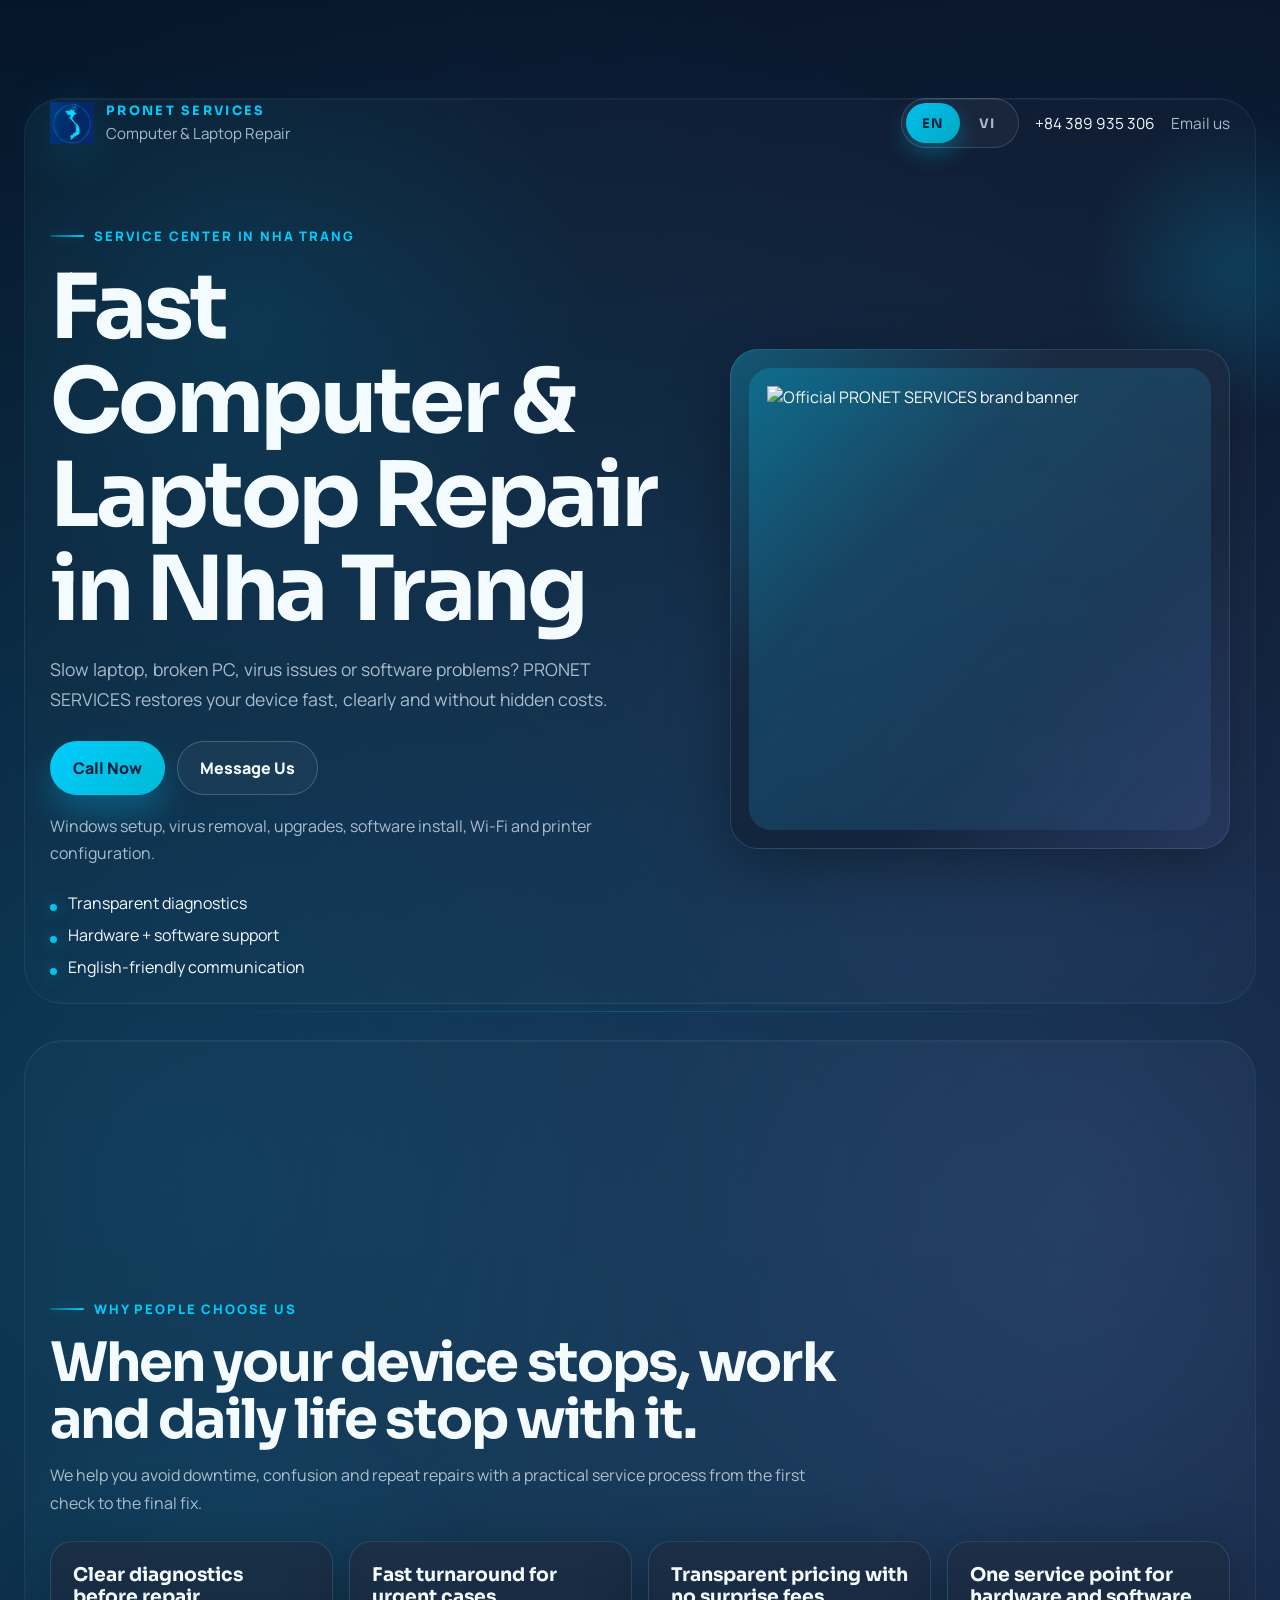
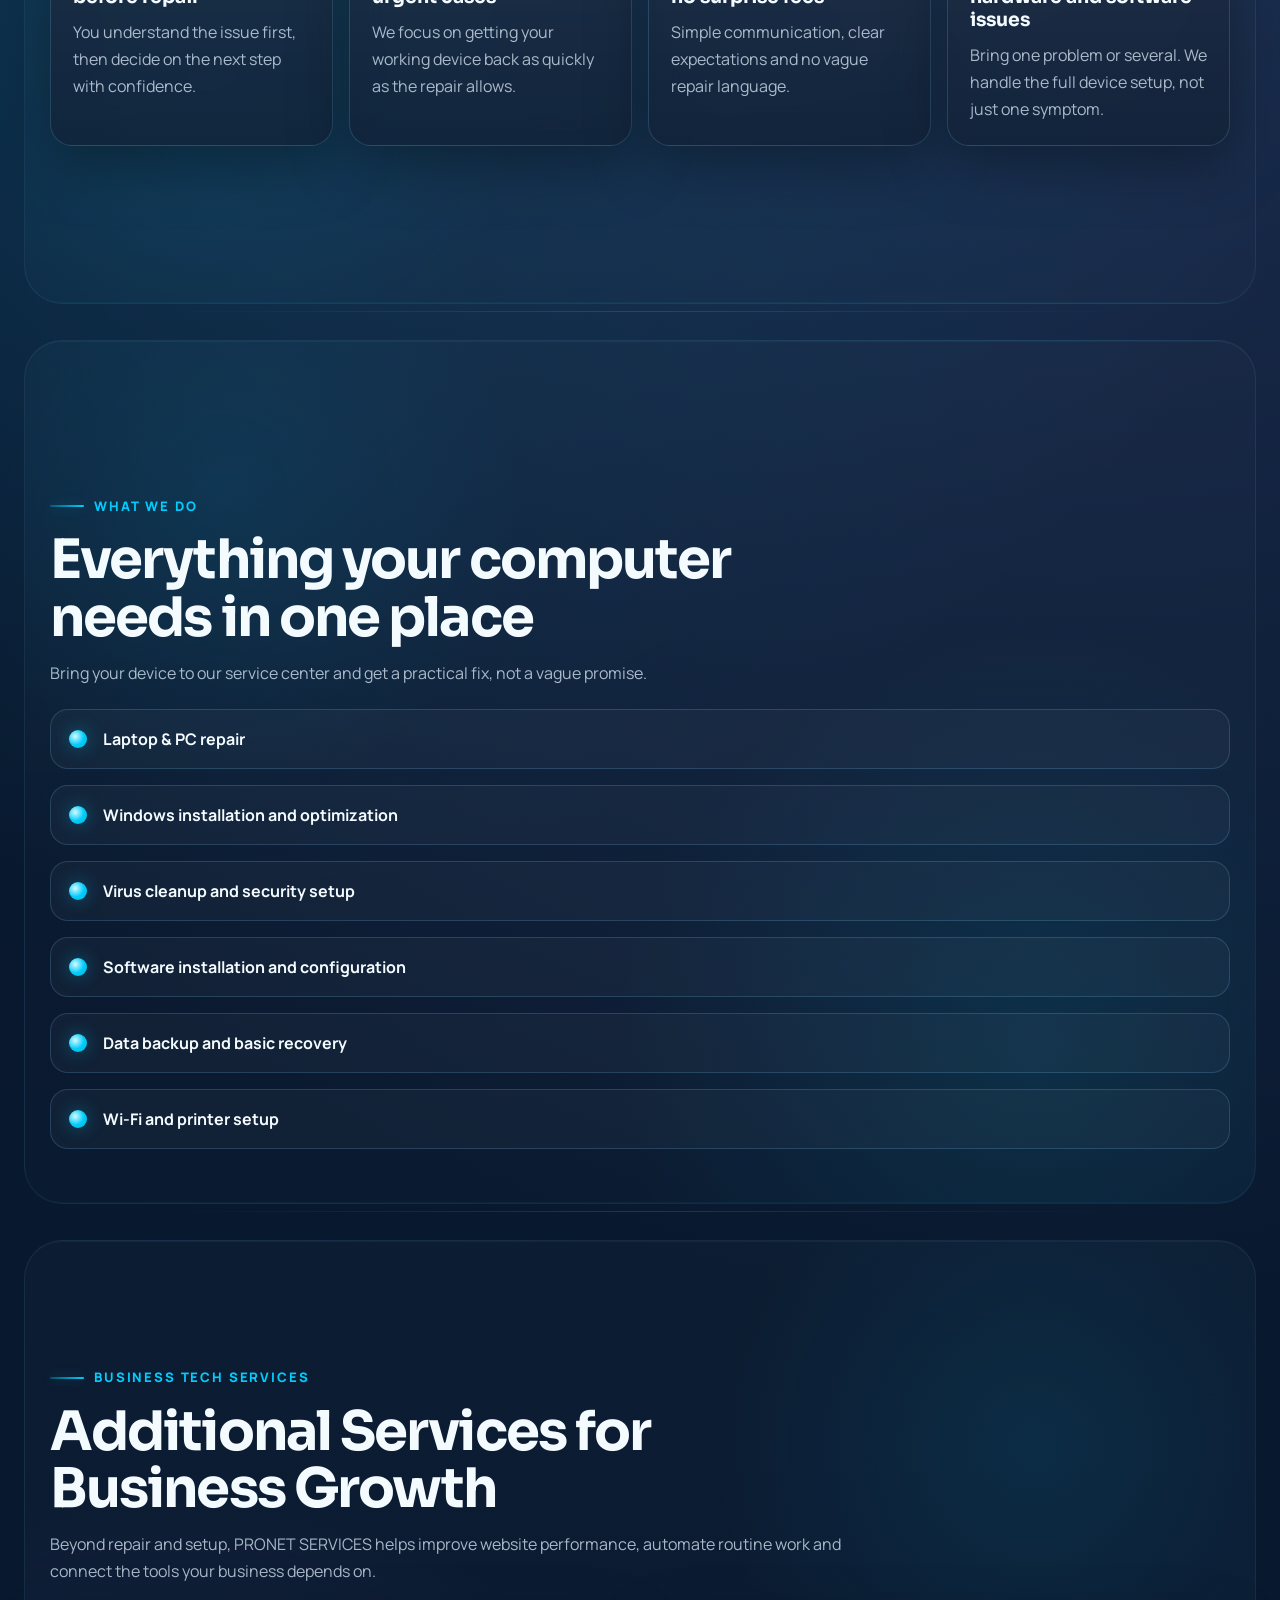
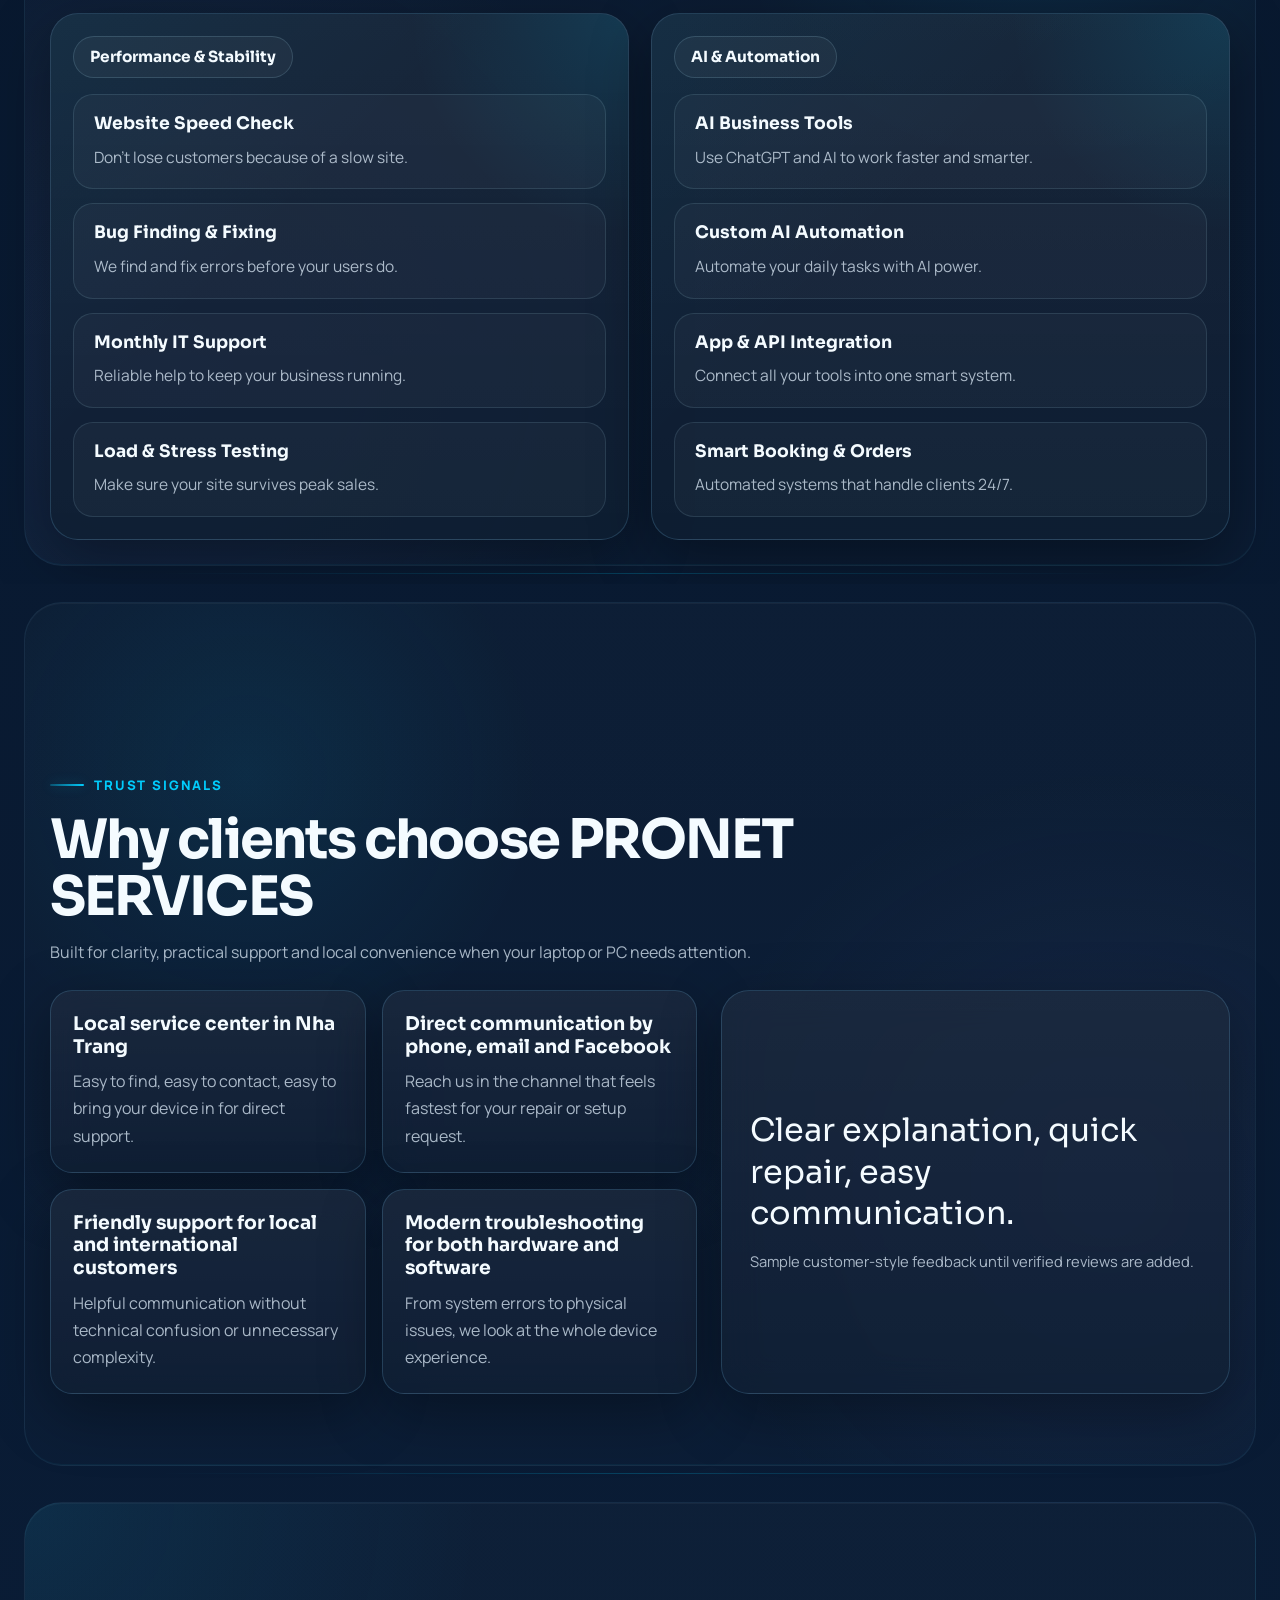
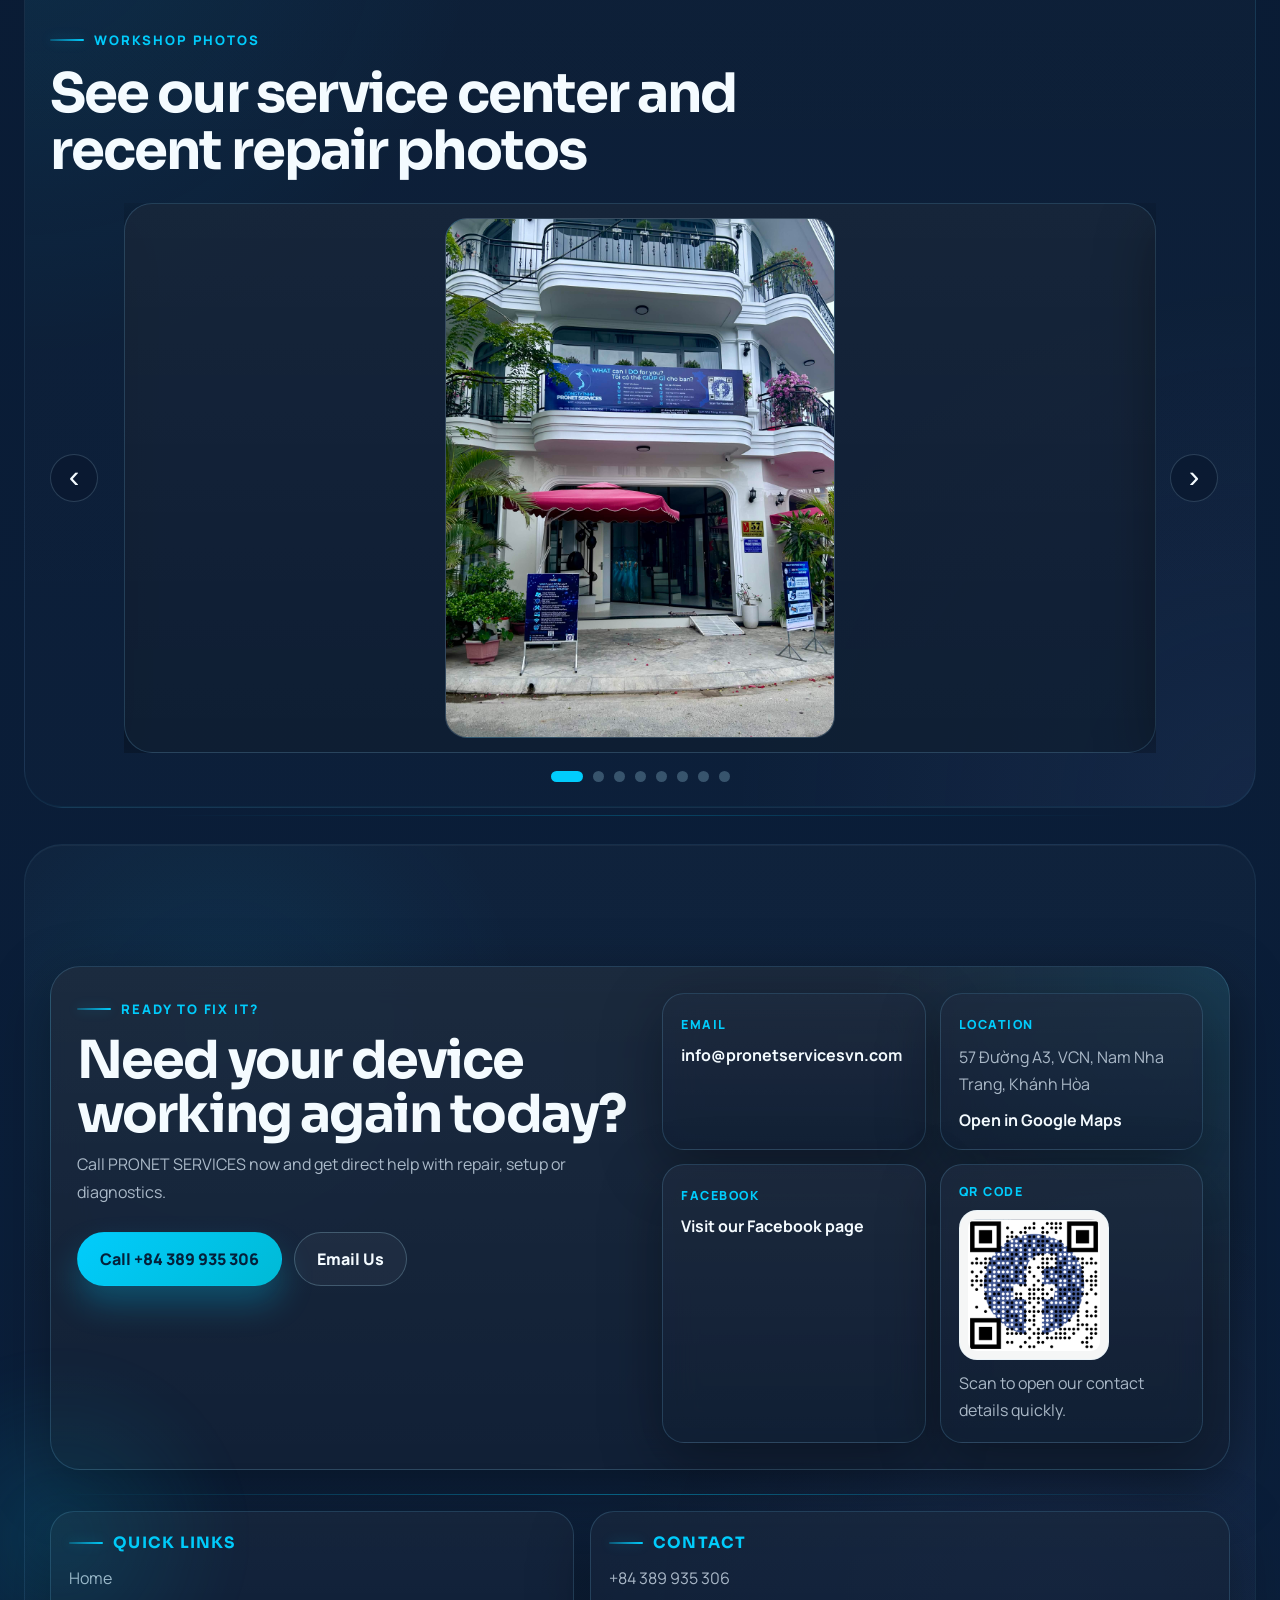
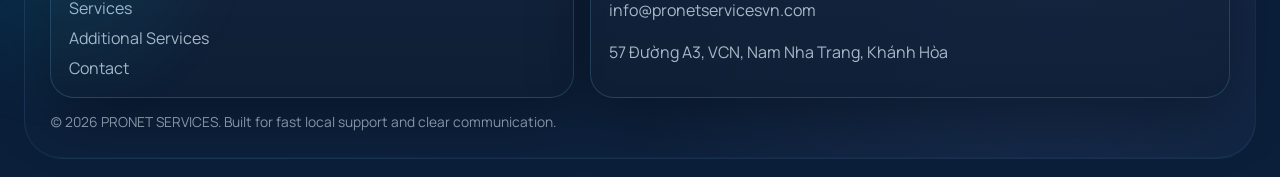
==== commit 411f9201: "Refactor brand section in header: add logo image and improve layout with flexbox" ====
--- a/index.html
+++ b/index.html
@@ -22,8 +22,11 @@
   <div class="page-shell">
     <header class="topbar">
       <a class="brand" href="#hero" aria-label="PRONET SERVICES home" data-i18n-aria-label="brandAriaLabel">
-        <span class="brand-kicker">PRONET SERVICES</span>
-        <span class="brand-text" data-i18n="brandText">Computer &amp; Laptop Repair</span>
+        <img class="brand-mark" src="favicon.png" alt="" aria-hidden="true">
+        <span class="brand-copy">
+          <span class="brand-kicker">PRONET SERVICES</span>
+          <span class="brand-text" data-i18n="brandText">Computer &amp; Laptop Repair</span>
+        </span>
       </a>
 
       <div class="topbar-actions">
@@ -788,4 +791,3 @@
   </script>
 </body>
 </html>
-
--- a/styles.css
+++ b/styles.css
@@ -123,8 +123,23 @@
 
 .brand {
   display: inline-flex;
+  align-items: center;
+  gap: 12px;
+}
+
+.brand-copy {
+  display: flex;
   flex-direction: column;
   gap: 4px;
+}
+
+.brand-mark {
+  width: 44px;
+  height: 44px;
+  flex: 0 0 44px;
+  display: block;
+  object-fit: contain;
+  filter: drop-shadow(0 10px 24px rgba(1, 204, 252, 0.18));
 }
 
 .brand-kicker {
@@ -1155,9 +1170,63 @@
   }
 
   .contact-card {
-    grid-template-columns: minmax(0, 1.05fr) minmax(320px, 0.95fr);
-    gap: 28px;
-    padding: 34px;
+    grid-template-columns: minmax(0, 1.02fr) minmax(300px, 0.98fr);
+    gap: 22px;
+    padding: 26px;
+  }
+
+  .contact-copy h2 {
+    font-size: clamp(2.45rem, 4.1vw, 4.2rem);
+    line-height: 1.02;
+  }
+
+  .contact-copy p:not(.eyebrow) {
+    margin-top: 10px;
+    font-size: 1rem;
+  }
+
+  .contact-details {
+    gap: 14px;
+  }
+
+  .detail-card {
+    padding: 18px;
+  }
+
+  .qr-image {
+    width: min(100%, 150px);
+    margin-top: 10px;
+    padding: 8px;
+  }
+
+  .site-footer {
+    padding-bottom: 0;
+  }
+
+  .site-footer::before {
+    margin-bottom: 16px;
+  }
+
+  .footer-nav,
+  .footer-contact {
+    padding: 18px;
+  }
+
+  .footer-links {
+    gap: 8px;
+    margin-top: 10px;
+  }
+
+  .footer-copy {
+    margin-top: 8px;
+  }
+
+  .footer-bottom {
+    padding-top: 12px;
+  }
+
+  .footer-bottom p {
+    font-size: 0.86rem;
   }
 
   .map-card {
@@ -1170,5 +1239,6 @@
   .footer-layout {
     grid-template-columns: minmax(220px, 0.9fr) minmax(240px, 1.1fr);
     align-items: start;
-  }
-}
+    gap: 16px;
+  }
+}
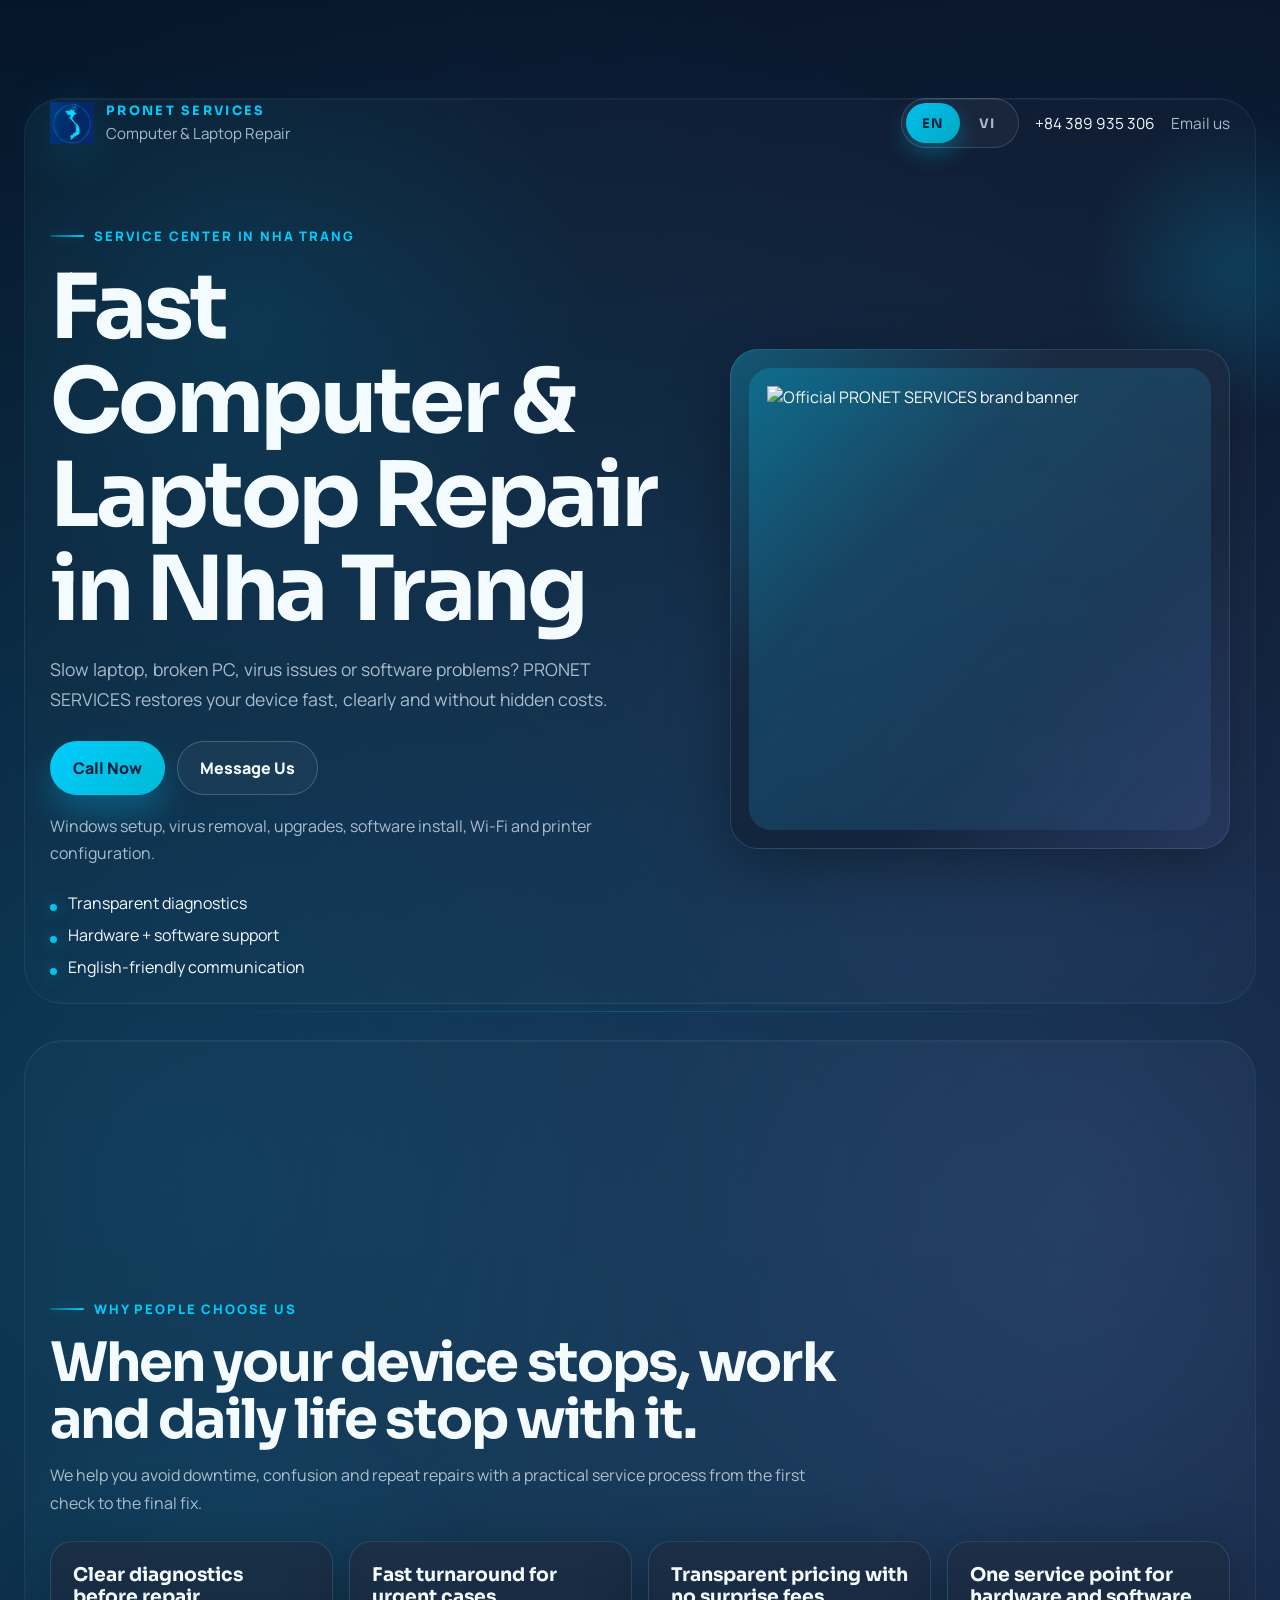
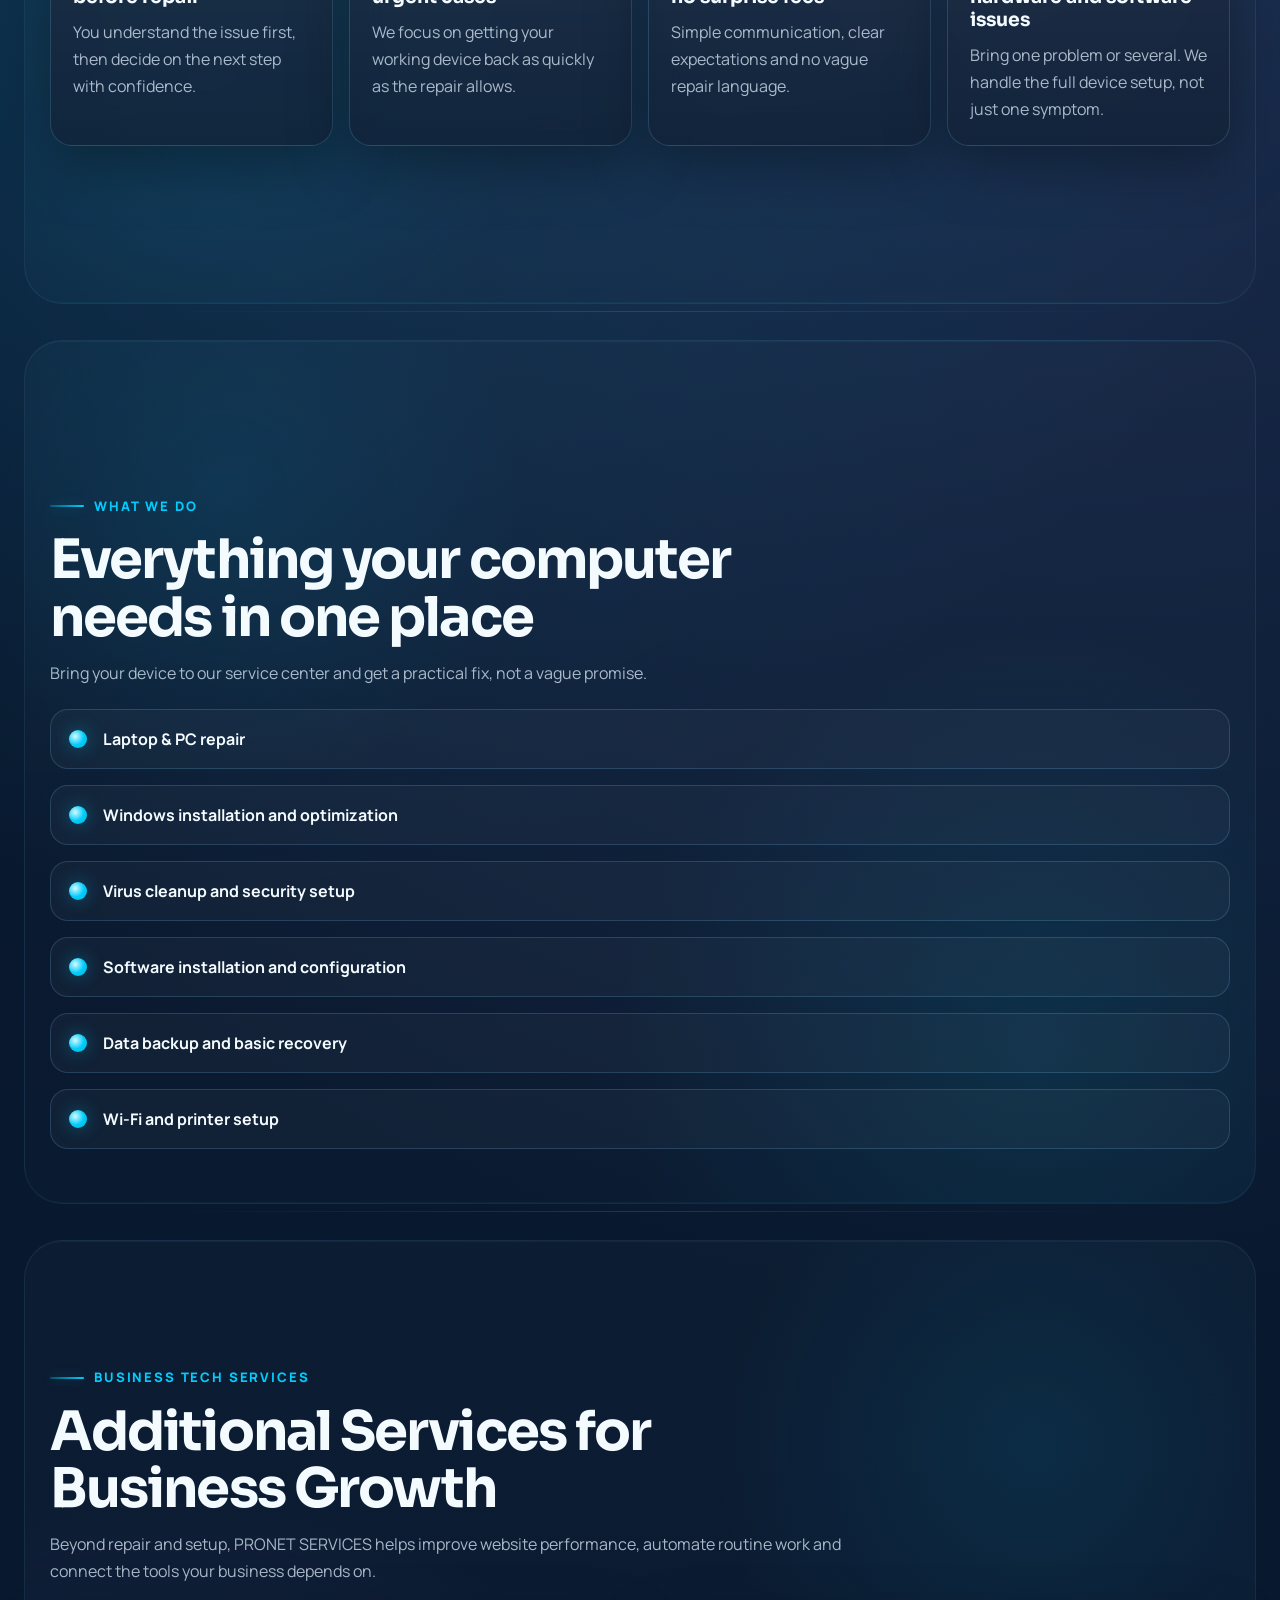
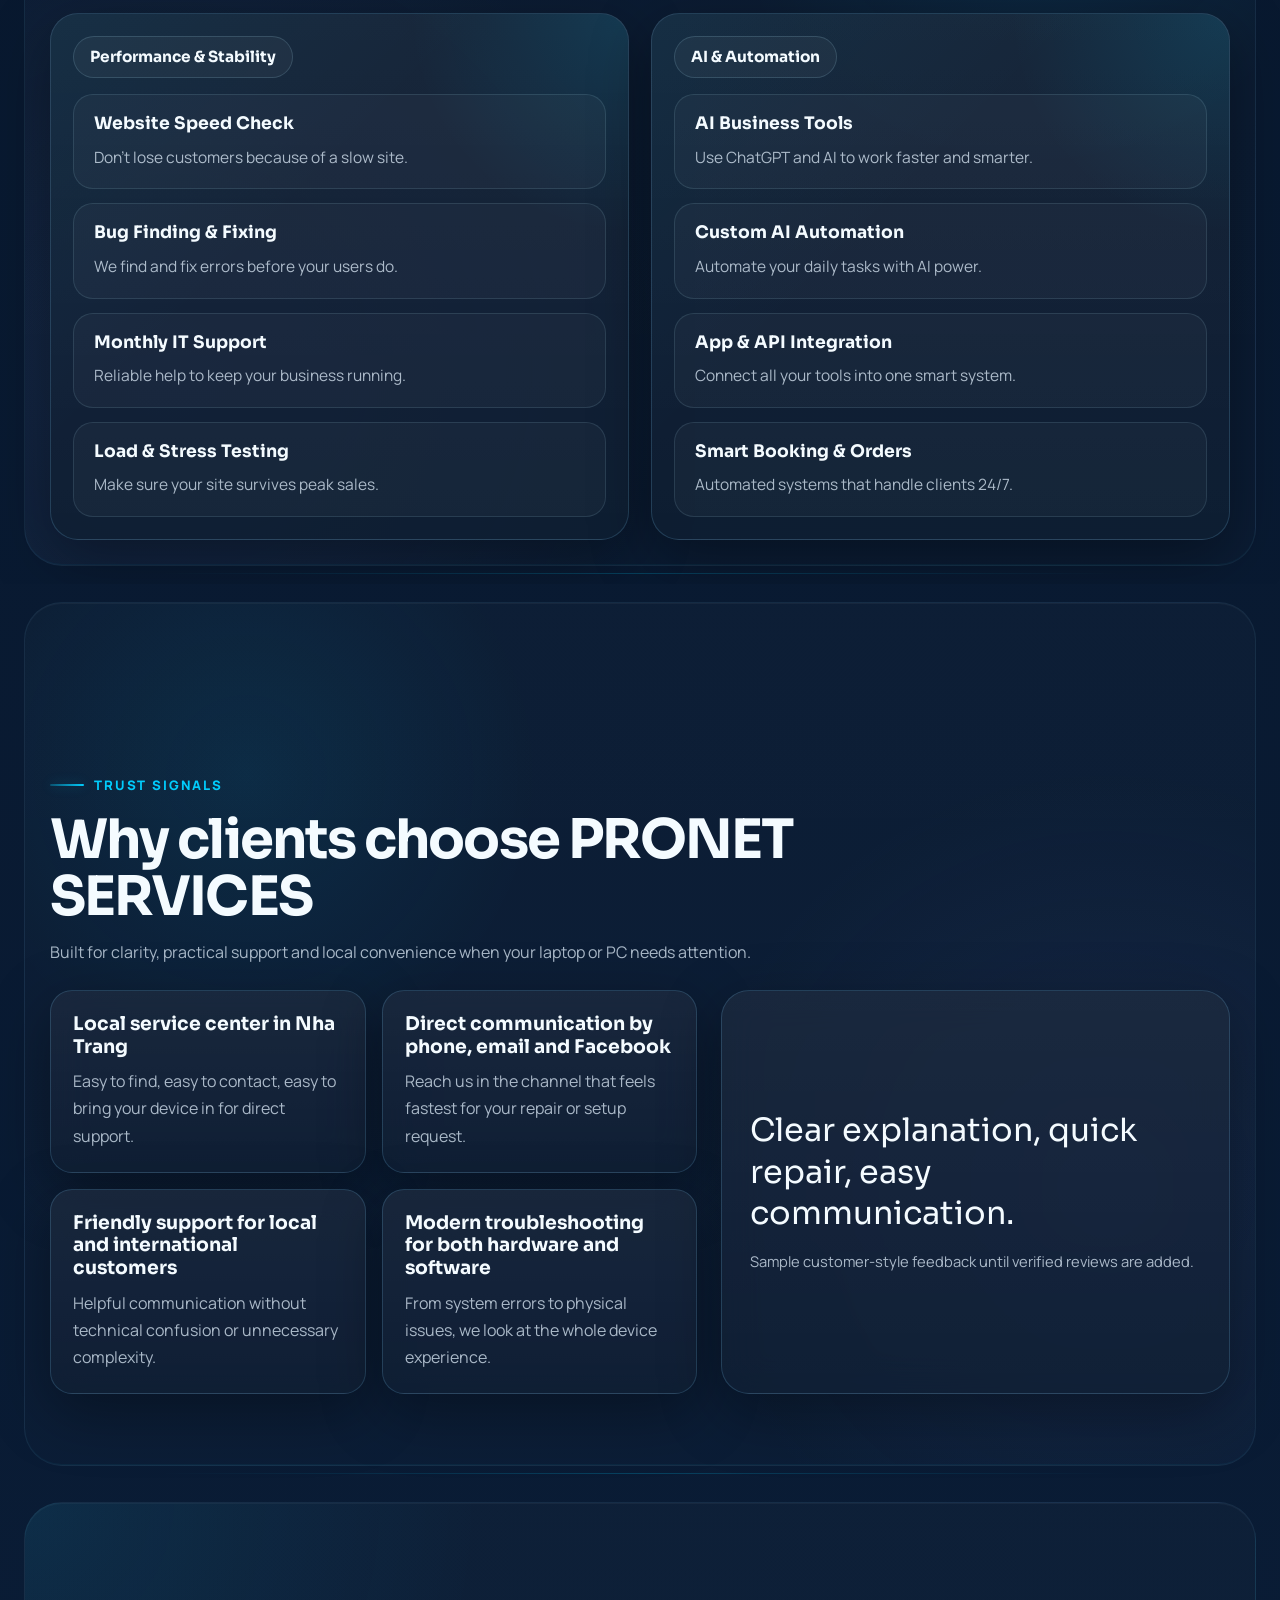
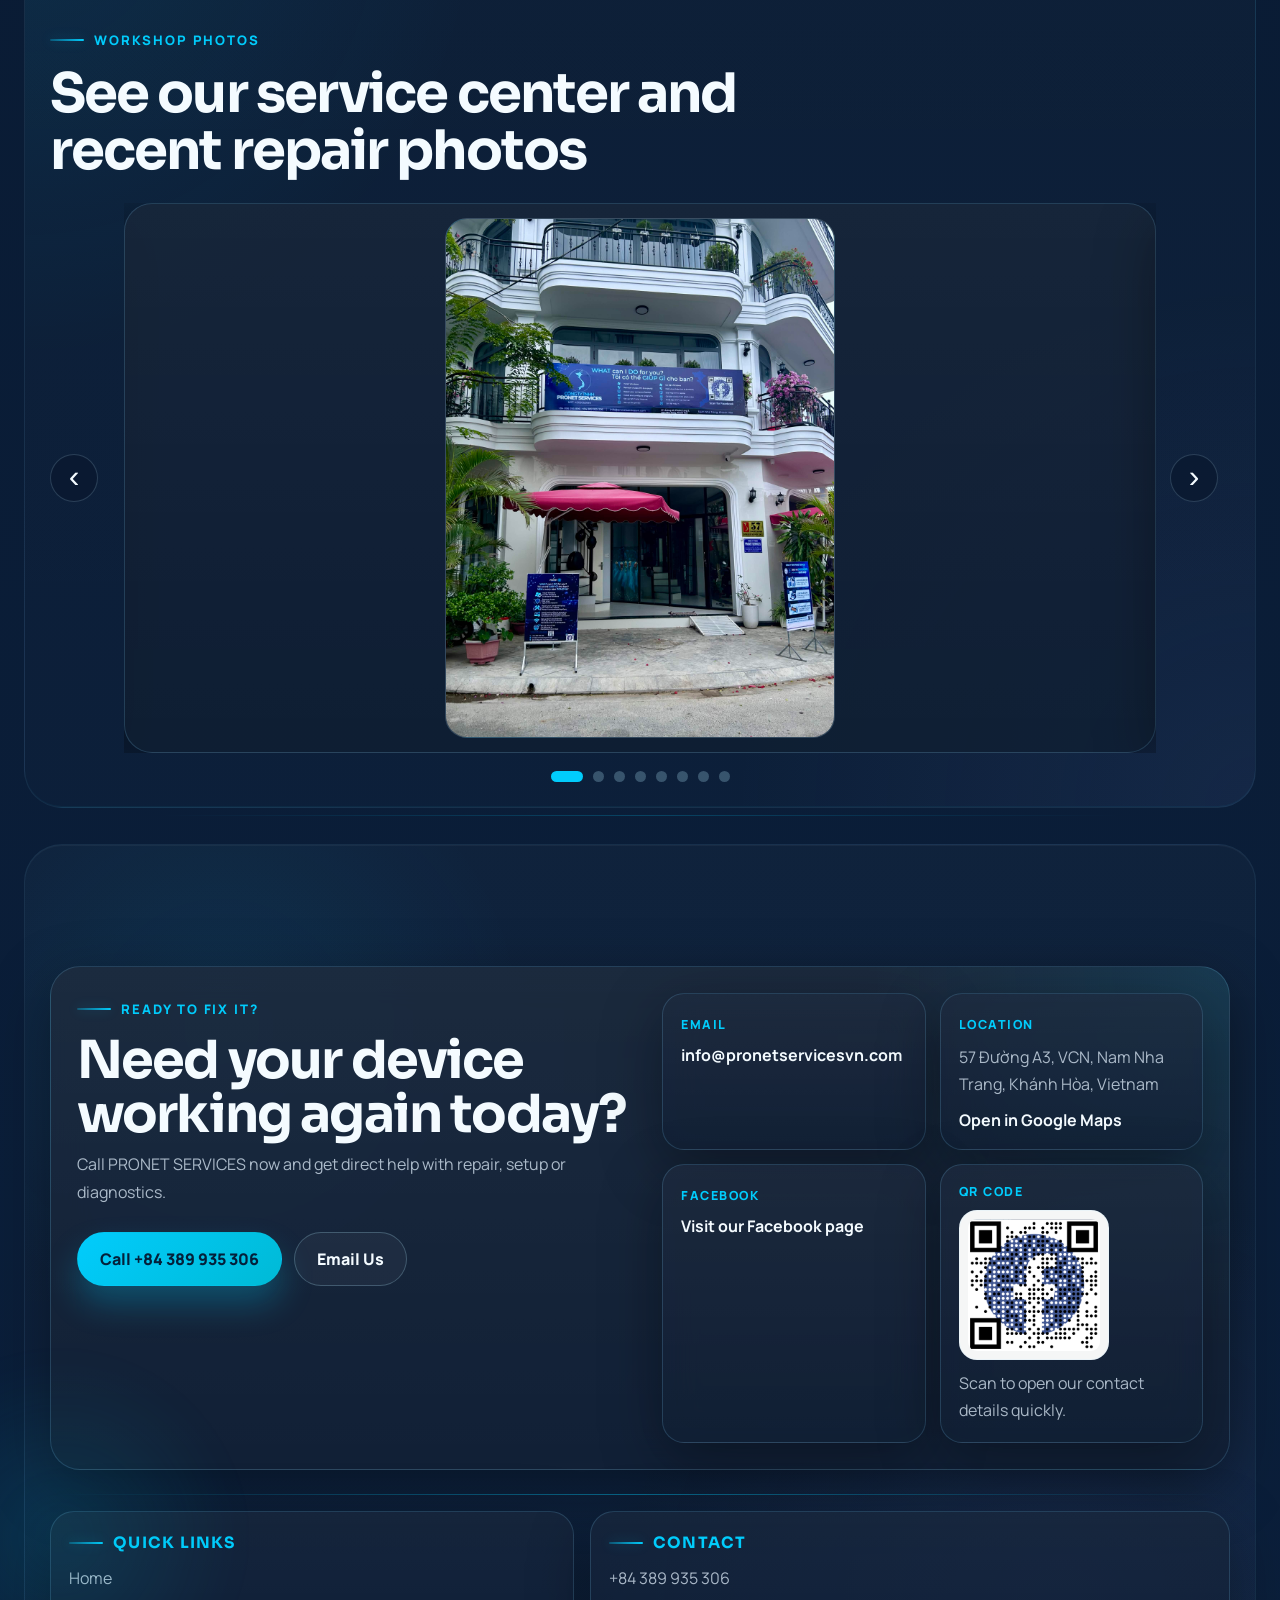
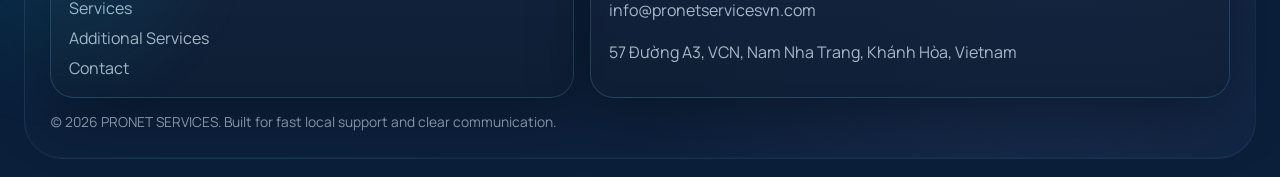
==== commit 5eddc5fb: "changed adress to correct one" ====
--- a/index.html
+++ b/index.html
@@ -348,10 +348,10 @@
               </div>
               <div class="detail-card">
                 <span class="detail-label" data-i18n="detailLocation">Location</span>
-                <p data-i18n="locationValue">57 Đường A3, VCN, Nam Nha Trang, Khánh Hòa</p>
+                <p data-i18n="locationValue">57 Đường A3, VCN, Nam Nha Trang, Khánh Hòa, Vietnam</p>
                 <a
                   class="map-link"
-                  href="https://www.google.com/maps/search/?api=1&query=57%20%C4%90%C6%B0%E1%BB%9Dng%20A3%2C%20VCN%2C%20Nam%20Nha%20Trang%2C%20Kh%C3%A1nh%20H%C3%B2a"
+                  href="https://www.google.com/maps/search/?api=1&query=57%20%C4%90%C6%B0%E1%BB%9Dng%20A3%2C%20VCN%2C%20Nam%20Nha%20Trang%2C%20Kh%C3%A1nh%20H%C3%B2a%2C%20Vietnam"
                   target="_blank"
                   rel="noopener noreferrer"
                   data-i18n="openMap"
@@ -399,7 +399,7 @@
                 <p class="footer-heading" data-i18n="footerContactTitle">Contact</p>
                 <a class="footer-contact-link" href="tel:+84389935306">+84 389 935 306</a>
                 <a class="footer-contact-link" href="mailto:info@pronetservicesvn.com">info@pronetservicesvn.com</a>
-                <p class="footer-copy" data-i18n="footerLocation">57 Đường A3, VCN, Nam Nha Trang, Khánh Hòa</p>
+                <p class="footer-copy" data-i18n="footerLocation">57 Đường A3, VCN, Nam Nha Trang, Khánh Hòa, Vietnam</p>
               </div>
             </div>
 
@@ -503,7 +503,7 @@
         contactEmail: "Email Us",
         detailEmail: "Email",
         detailLocation: "Location",
-        locationValue: "57 Đường A3, VCN, Nam Nha Trang, Khánh Hòa",
+        locationValue: "57 Đường A3, VCN, Nam Nha Trang, Khánh Hòa, Vietnam",
         openMap: "Open in Google Maps",
         detailFacebook: "Facebook",
         facebookNote: "Visit our Facebook page",
@@ -521,7 +521,7 @@
         footerLinkExtras: "Additional Services",
         footerLinkContact: "Contact",
         footerContactTitle: "Contact",
-        footerLocation: "57 Đường A3, VCN, Nam Nha Trang, Khánh Hòa",
+        footerLocation: "57 Đường A3, VCN, Nam Nha Trang, Khánh Hòa, Vietnam",
         footerBottom: "(c) 2026 PRONET SERVICES. Built for fast local support and clear communication."
       },
       vi: {
@@ -613,7 +613,7 @@
         contactEmail: "Gửi email",
         detailEmail: "Email",
         detailLocation: "Địa điểm",
-        locationValue: "57 Đường A3, VCN, Nam Nha Trang, Khánh Hòa",
+        locationValue: "57 Đường A3, VCN, Nam Nha Trang, Khánh Hòa, Vietnam",
         openMap: "Mở trong Google Maps",
         detailFacebook: "Facebook",
         detailQR: "Mã QR",
@@ -631,7 +631,7 @@
         footerLinkExtras: "Dịch vụ bổ sung",
         footerLinkContact: "Liên hệ",
         footerContactTitle: "Liên hệ",
-        footerLocation: "57 Đường A3, VCN, Nam Nha Trang, Khánh Hòa",
+        footerLocation: "57 Đường A3, VCN, Nam Nha Trang, Khánh Hòa, Vietnam",
         footerBottom: "(c) 2026 PRONET SERVICES. Tập trung vào hỗ trợ nhanh tại địa phương và giao tiếp rõ ràng."
       }
     };
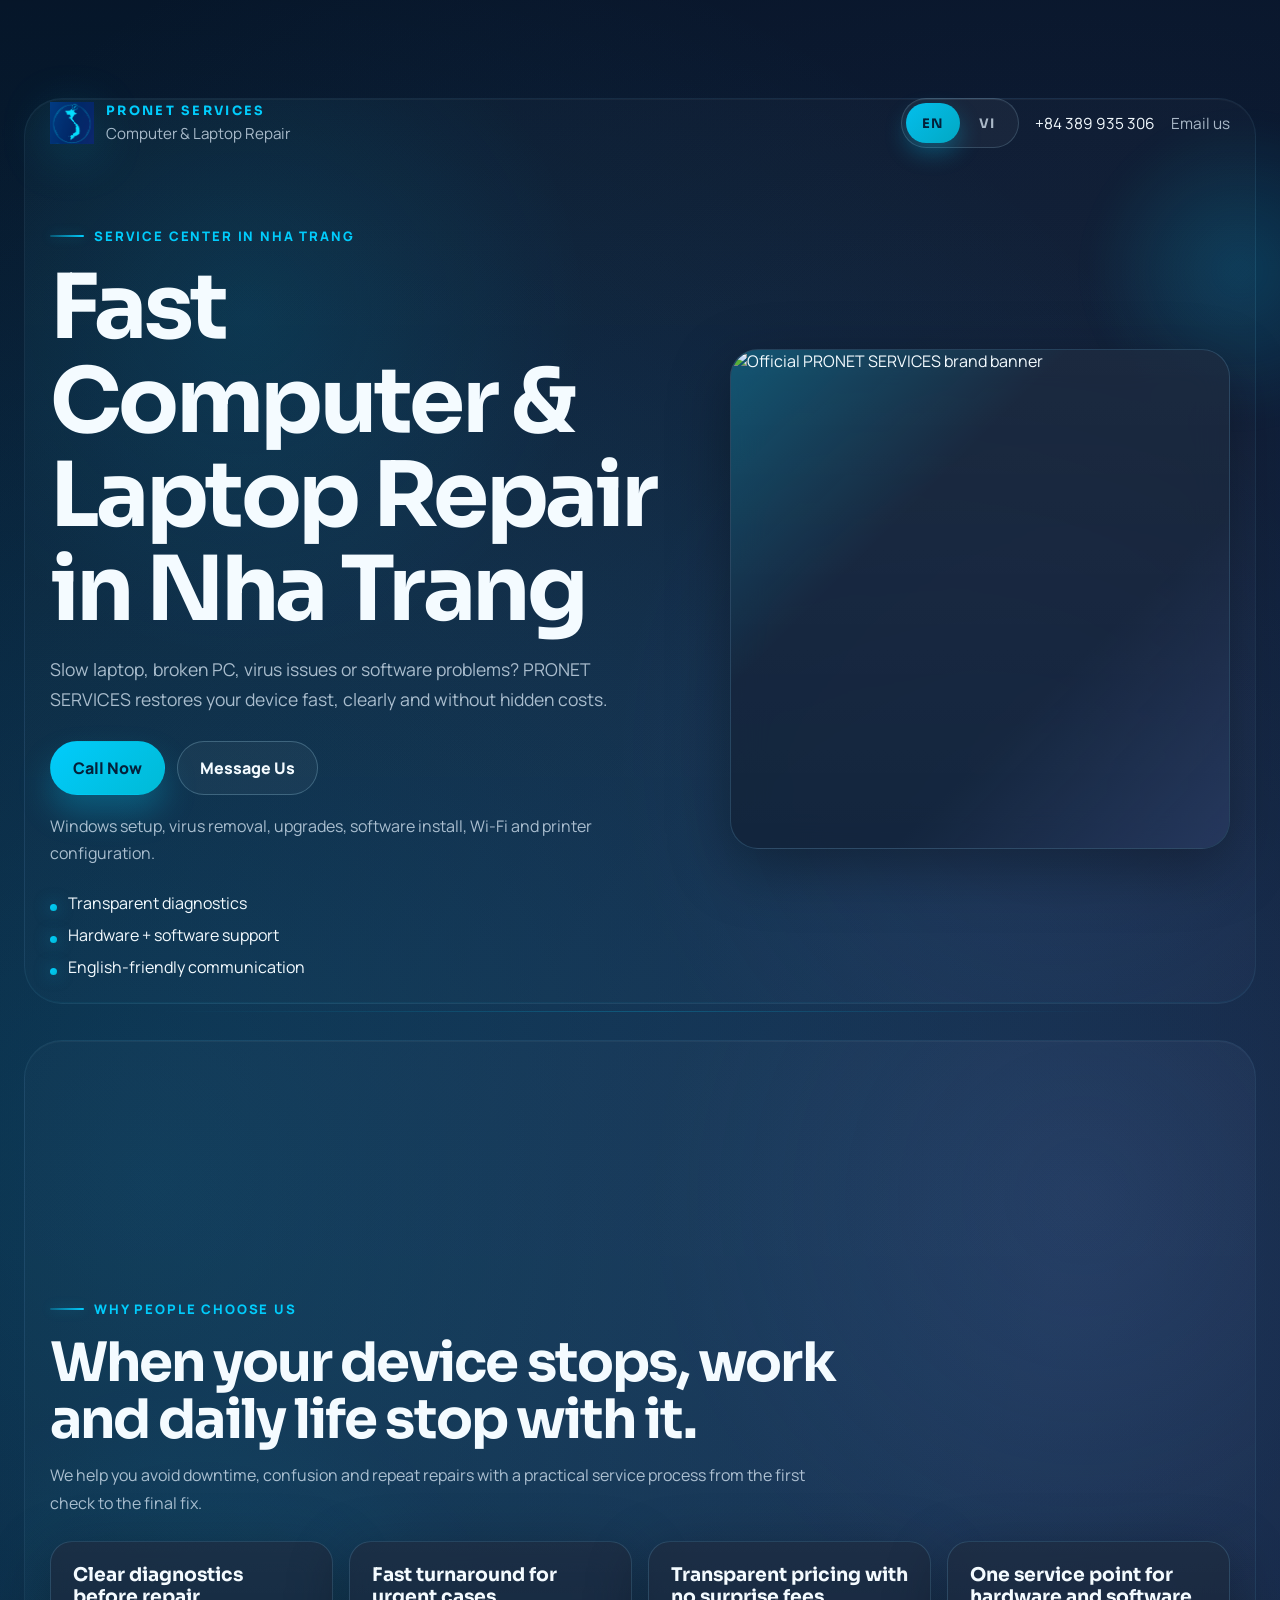
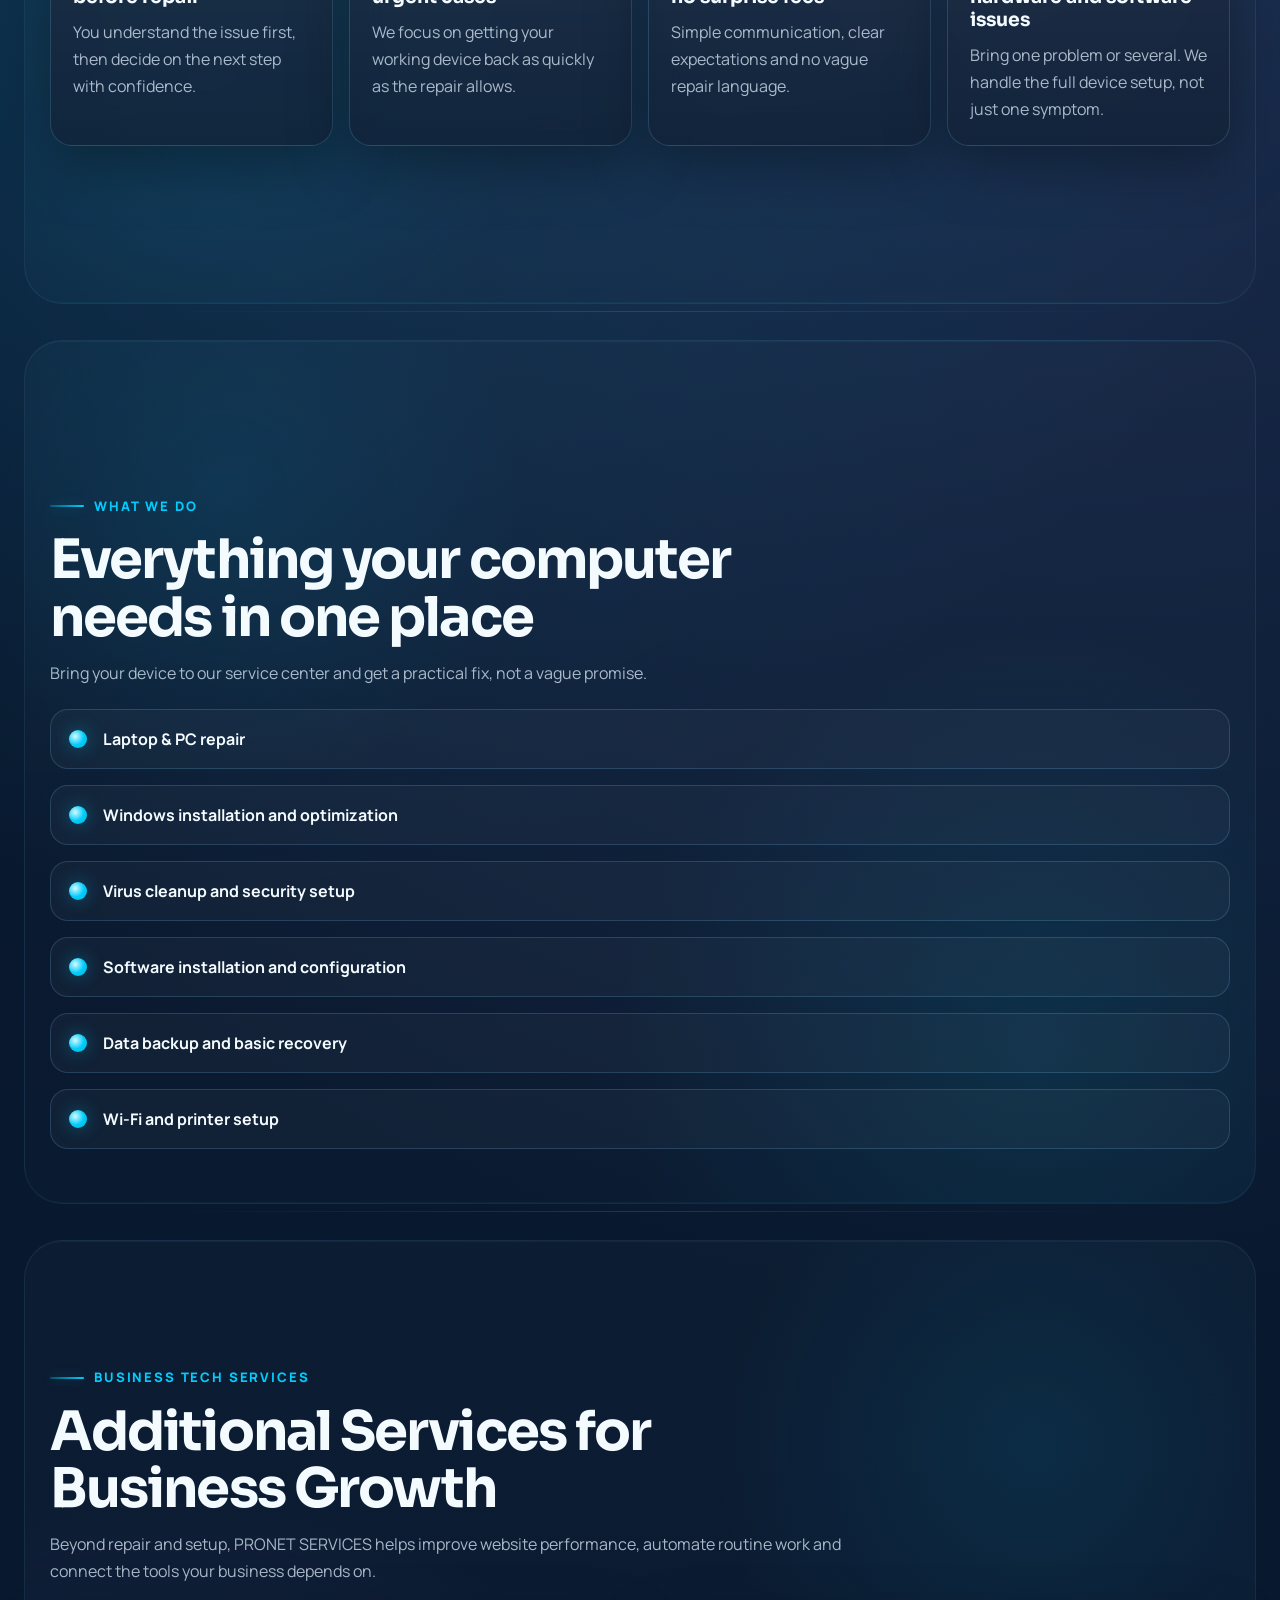
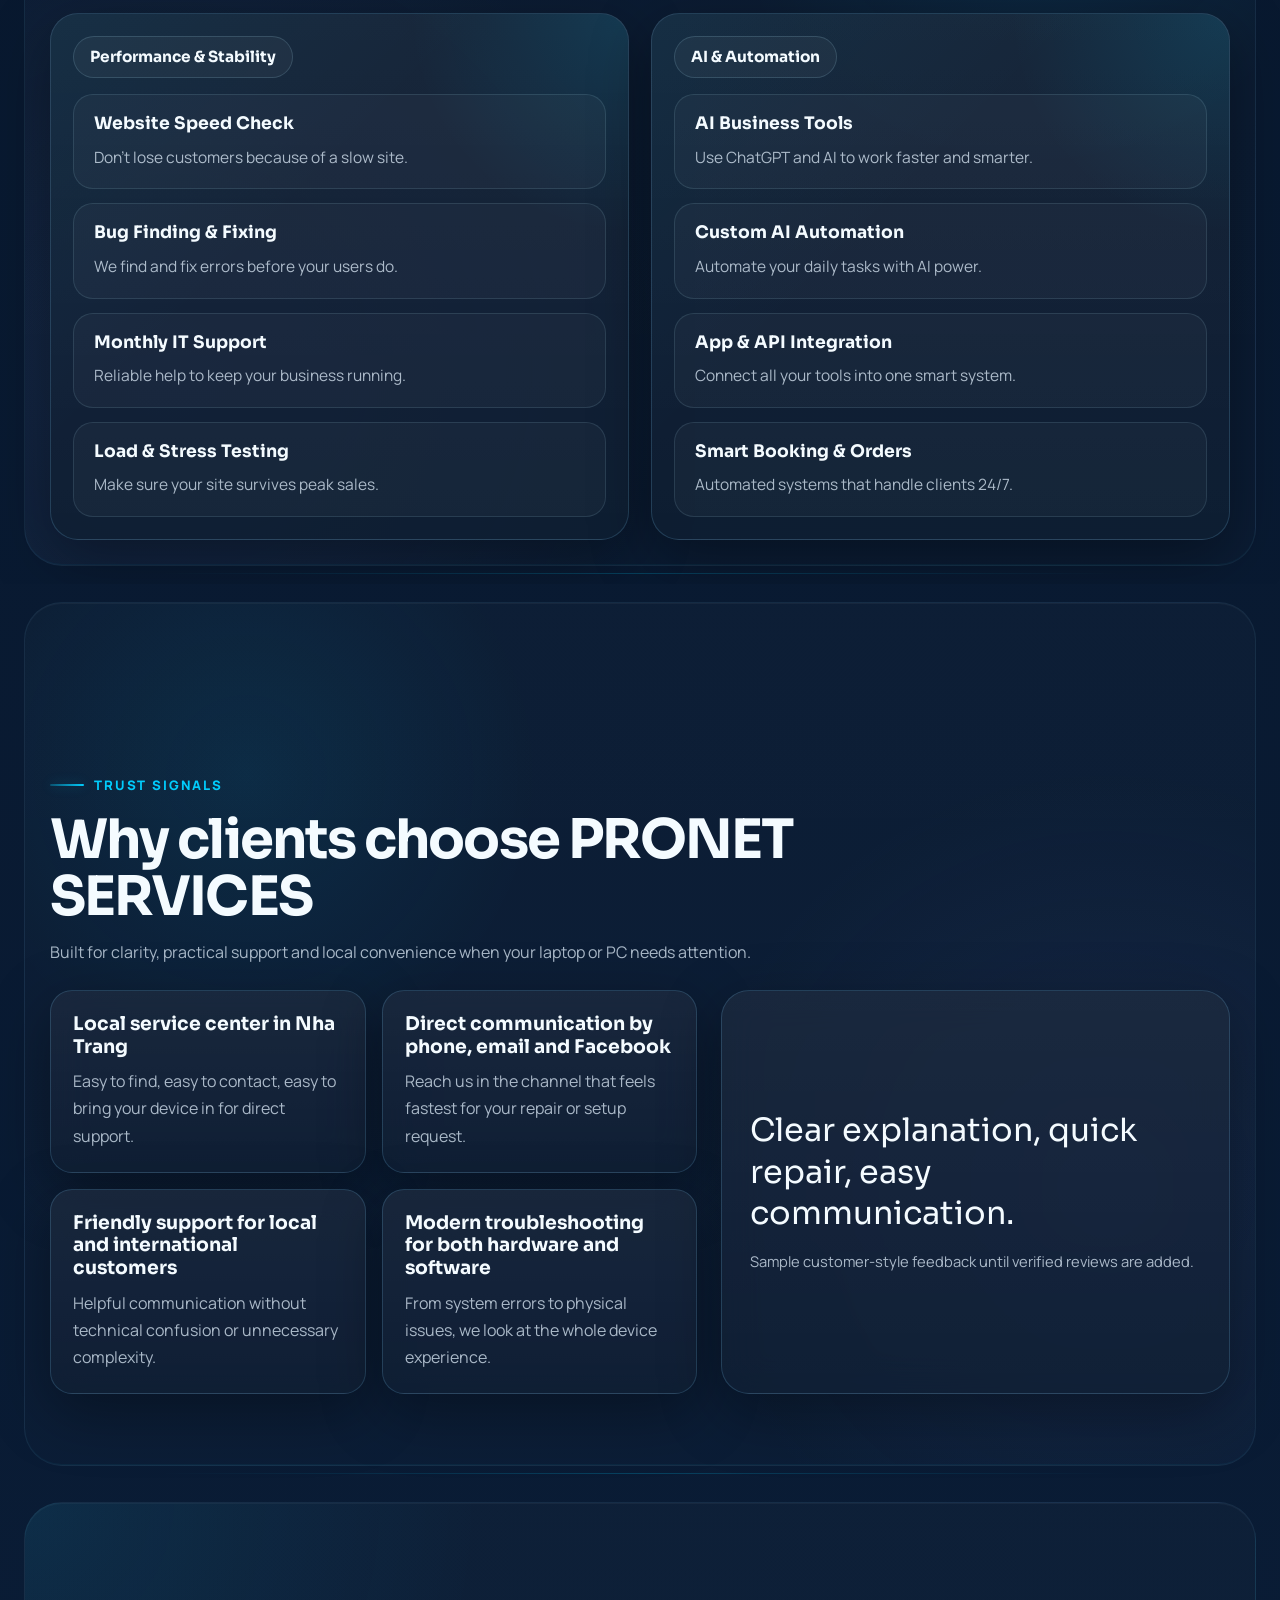
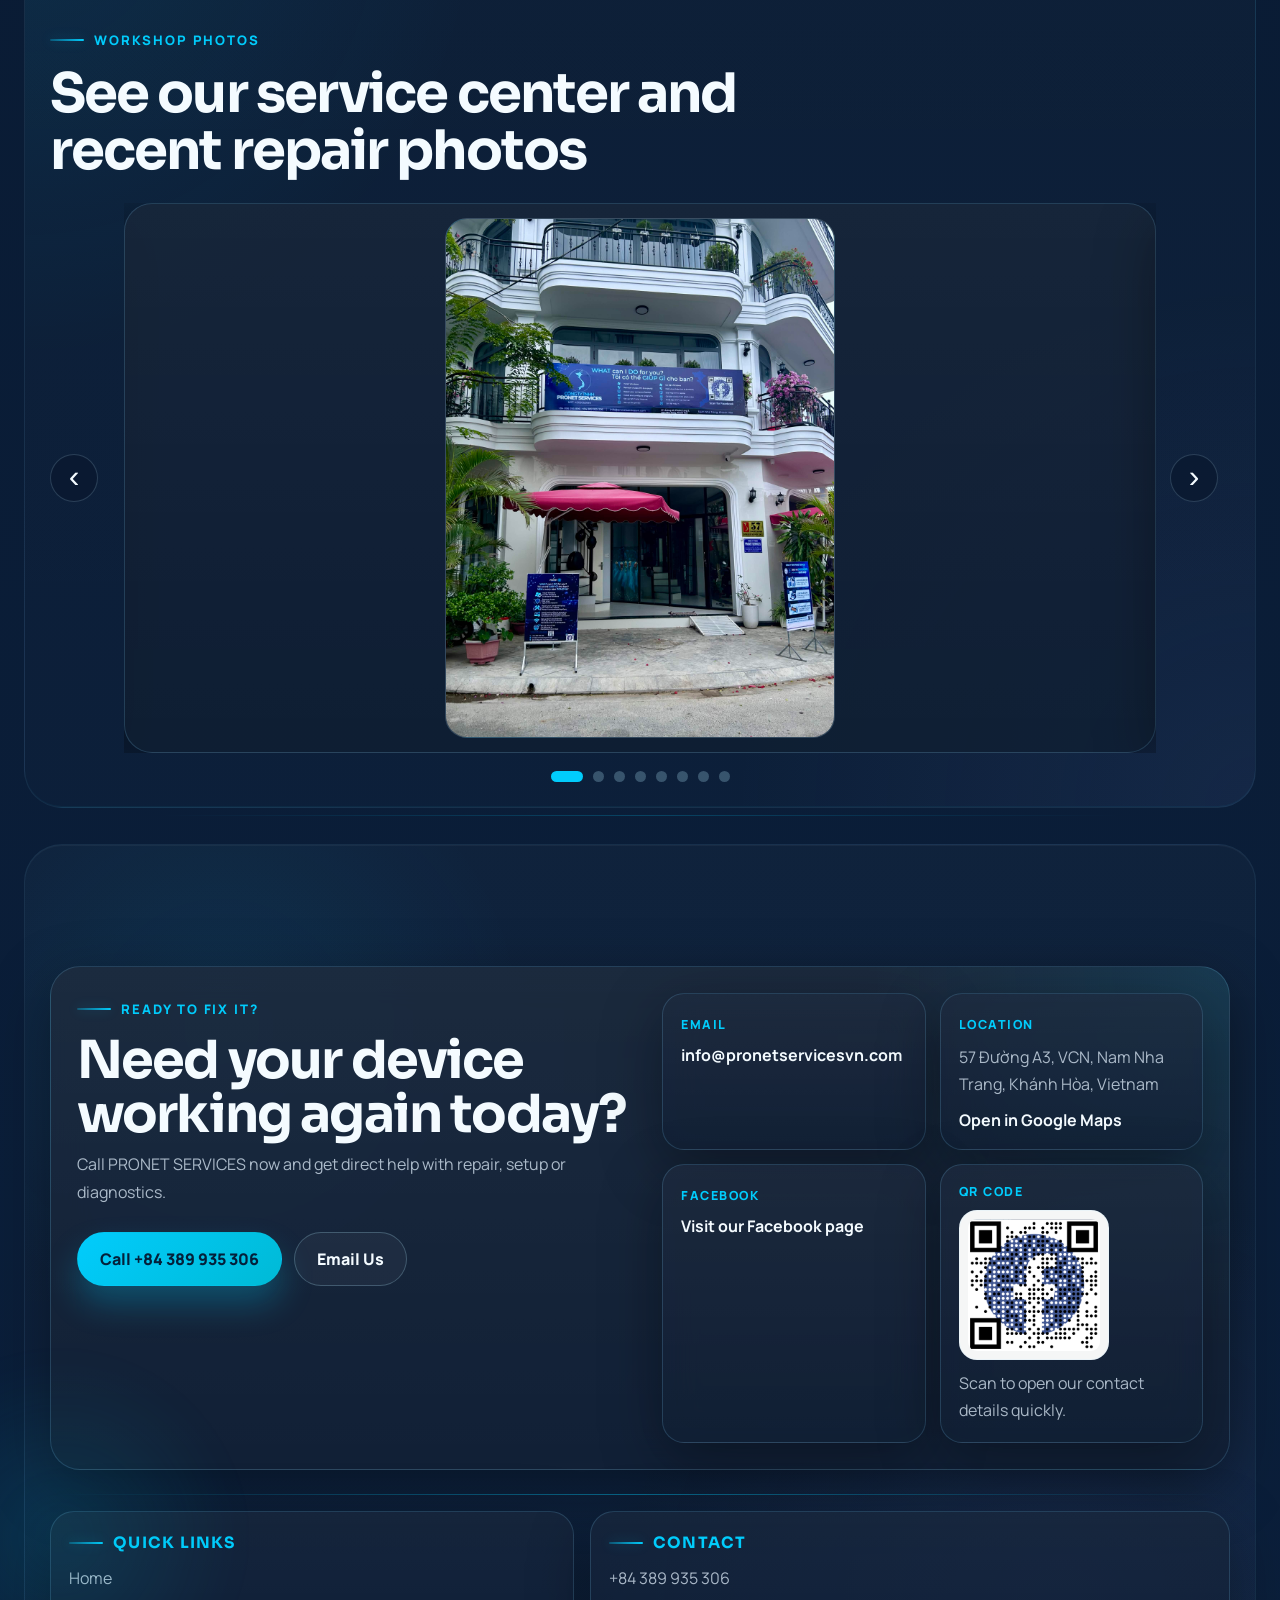
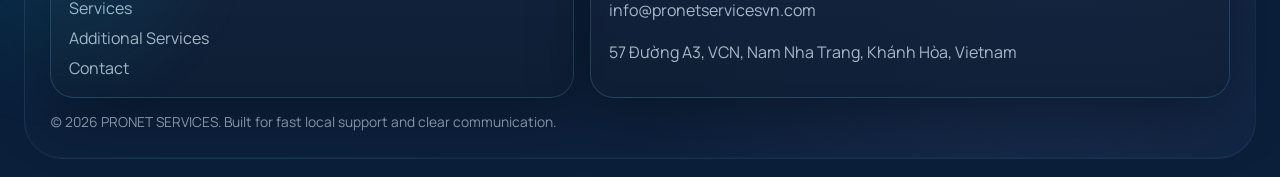
==== commit ac919c81: "Add email copy functionality and toast notifications: implement email copy to clipboard feature with" ====
--- a/index.html
+++ b/index.html
@@ -35,7 +35,12 @@
           <button class="locale-button" type="button" data-lang="vi" aria-pressed="false">VI</button>
         </div>
         <a class="topbar-link" href="tel:+84389935306">+84 389 935 306</a>
-        <a class="topbar-link muted" href="mailto:info@pronetservicesvn.com" data-i18n="emailUs">Email us</a>
+        <a
+          class="topbar-link muted"
+          href="mailto:info@pronetservicesvn.com"
+          data-i18n="emailUs"
+          data-copy-email="info@pronetservicesvn.com"
+        >Email us</a>
       </div>
     </header>
 
@@ -337,14 +342,19 @@
 
               <div class="cta-row">
                 <a class="btn btn-primary" href="tel:+84389935306" data-i18n="contactCall">Call +84 389 935 306</a>
-                <a class="btn btn-secondary" href="mailto:info@pronetservicesvn.com" data-i18n="contactEmail">Email Us</a>
+                <a
+                  class="btn btn-secondary"
+                  href="mailto:info@pronetservicesvn.com"
+                  data-i18n="contactEmail"
+                  data-copy-email="info@pronetservicesvn.com"
+                >Email Us</a>
               </div>
             </div>
 
             <div class="contact-details">
               <div class="detail-card">
                 <span class="detail-label" data-i18n="detailEmail">Email</span>
-                <a href="mailto:info@pronetservicesvn.com">info@pronetservicesvn.com</a>
+                <a href="mailto:info@pronetservicesvn.com" data-copy-email="info@pronetservicesvn.com">info@pronetservicesvn.com</a>
               </div>
               <div class="detail-card">
                 <span class="detail-label" data-i18n="detailLocation">Location</span>
@@ -398,7 +408,7 @@
               <div class="footer-contact">
                 <p class="footer-heading" data-i18n="footerContactTitle">Contact</p>
                 <a class="footer-contact-link" href="tel:+84389935306">+84 389 935 306</a>
-                <a class="footer-contact-link" href="mailto:info@pronetservicesvn.com">info@pronetservicesvn.com</a>
+                <a class="footer-contact-link" href="mailto:info@pronetservicesvn.com" data-copy-email="info@pronetservicesvn.com">info@pronetservicesvn.com</a>
                 <p class="footer-copy" data-i18n="footerLocation">57 Đường A3, VCN, Nam Nha Trang, Khánh Hòa, Vietnam</p>
               </div>
             </div>
@@ -411,6 +421,8 @@
       </section>
     </main>
   </div>
+
+  <div class="toast" id="copy-toast" role="status" aria-live="polite" aria-atomic="true"></div>
 
   <script>
     const translations = {
@@ -421,6 +433,8 @@
         brandText: "Computer & Laptop Repair",
         languageSwitcher: "Language switcher",
         emailUs: "Email us",
+        emailCopied: "Email copied to clipboard.",
+        emailCopyFailed: "Couldn't copy email. Please copy it manually.",
         heroEyebrow: "Service Center in Nha Trang",
         heroTitle: "Fast Computer & Laptop Repair in Nha Trang",
         heroLead: "Slow laptop, broken PC, virus issues or software problems? PRONET SERVICES restores your device fast, clearly and without hidden costs.",
@@ -531,6 +545,8 @@
         brandText: "Sửa chữa máy tính và laptop",
         languageSwitcher: "Bộ chuyển đổi ngôn ngữ",
         emailUs: "Gửi email",
+        emailCopied: "Đã sao chép email vào bộ nhớ tạm.",
+        emailCopyFailed: "Không thể sao chép email. Hãy sao chép thủ công.",
         heroEyebrow: "Trung tâm dịch vụ tại Nha Trang",
         heroTitle: "Sửa chữa máy tính và laptop nhanh tại Nha Trang",
         heroLead: "Laptop chậm, PC hỏng, nhiễm virus hoặc lỗi phần mềm? PRONET SERVICES giúp thiết bị của bạn hoạt động trở lại nhanh, rõ ràng và không có chi phí ẩn.",
@@ -638,6 +654,9 @@
 
     const languageStorageKey = "site-language";
     const localeButtons = document.querySelectorAll(".locale-button");
+    const copyToast = document.querySelector("#copy-toast");
+    const copyEmailLinks = document.querySelectorAll("[data-copy-email]");
+    let toastTimer;
 
     function applyTranslations(lang) {
       const dictionary = translations[lang] || translations.en;
@@ -684,6 +703,60 @@
       applyTranslations(lang);
       localStorage.setItem(languageStorageKey, lang);
     }
+
+    function showToast(message, isError = false) {
+      if (!copyToast) {
+        return;
+      }
+
+      copyToast.textContent = message;
+      copyToast.classList.toggle("is-error", isError);
+      copyToast.classList.add("is-visible");
+
+      window.clearTimeout(toastTimer);
+      toastTimer = window.setTimeout(() => {
+        copyToast.classList.remove("is-visible");
+      }, 2200);
+    }
+
+    async function copyEmailToClipboard(email) {
+      if (navigator.clipboard?.writeText) {
+        await navigator.clipboard.writeText(email);
+        return;
+      }
+
+      const helperInput = document.createElement("input");
+      helperInput.value = email;
+      helperInput.setAttribute("readonly", "");
+      helperInput.style.position = "absolute";
+      helperInput.style.left = "-9999px";
+      document.body.appendChild(helperInput);
+      helperInput.select();
+
+      const didCopy = document.execCommand("copy");
+      document.body.removeChild(helperInput);
+
+      if (!didCopy) {
+        throw new Error("copy_failed");
+      }
+    }
+
+    copyEmailLinks.forEach((link) => {
+      link.addEventListener("click", async (event) => {
+        event.preventDefault();
+
+        const email = link.dataset.copyEmail;
+        const currentLang = document.documentElement.lang || "en";
+        const dictionary = translations[currentLang] || translations.en;
+
+        try {
+          await copyEmailToClipboard(email);
+          showToast(dictionary.emailCopied);
+        } catch (error) {
+          showToast(dictionary.emailCopyFailed, true);
+        }
+      });
+    });
 
     localeButtons.forEach((button) => {
       button.addEventListener("click", () => {
--- a/styles.css
+++ b/styles.css
@@ -173,6 +173,10 @@
   color: var(--muted);
 }
 
+[data-copy-email] {
+  cursor: pointer;
+}
+
 .locale-switcher {
   display: inline-flex;
   align-items: center;
@@ -486,8 +490,8 @@
 .brand-card {
   position: relative;
   width: min(100%, 500px);
-  padding: 18px;
   border-radius: var(--radius-xl);
+  overflow: hidden;
 }
 
 .brand-card::before {
@@ -502,16 +506,15 @@
 
 .image-frame {
   overflow: hidden;
-  border-radius: 22px;
-  background: linear-gradient(135deg, rgba(1, 204, 252, 0.22), rgba(66, 88, 147, 0.22));
+  border-radius: inherit;
   aspect-ratio: 1 / 1;
-  padding: 18px;
 }
 
 .image-frame img {
   width: 100%;
   height: 100%;
-  object-fit: contain;
+  display: block;
+  object-fit: cover;
   object-position: center;
 }
 
@@ -1013,6 +1016,40 @@
   font-size: 0.92rem;
 }
 
+.toast {
+  position: fixed;
+  left: 50%;
+  bottom: 28px;
+  z-index: 60;
+  min-width: min(320px, calc(100% - 32px));
+  max-width: min(420px, calc(100% - 32px));
+  padding: 14px 18px;
+  border: 1px solid rgba(180, 234, 255, 0.2);
+  border-radius: 18px;
+  background:
+    linear-gradient(180deg, rgba(255, 255, 255, 0.08), rgba(255, 255, 255, 0.03)),
+    rgba(7, 24, 45, 0.94);
+  color: var(--text);
+  box-shadow: 0 18px 42px rgba(4, 12, 24, 0.34);
+  backdrop-filter: blur(18px);
+  transform: translate(-50%, 16px);
+  opacity: 0;
+  pointer-events: none;
+  transition:
+    opacity 0.22s ease,
+    transform 0.22s ease,
+    border-color 0.22s ease;
+}
+
+.toast.is-visible {
+  opacity: 1;
+  transform: translate(-50%, 0);
+}
+
+.toast.is-error {
+  border-color: rgba(255, 130, 130, 0.34);
+}
+
 @media (max-width: 767px) {
   :root {
     --header-offset: 132px;
